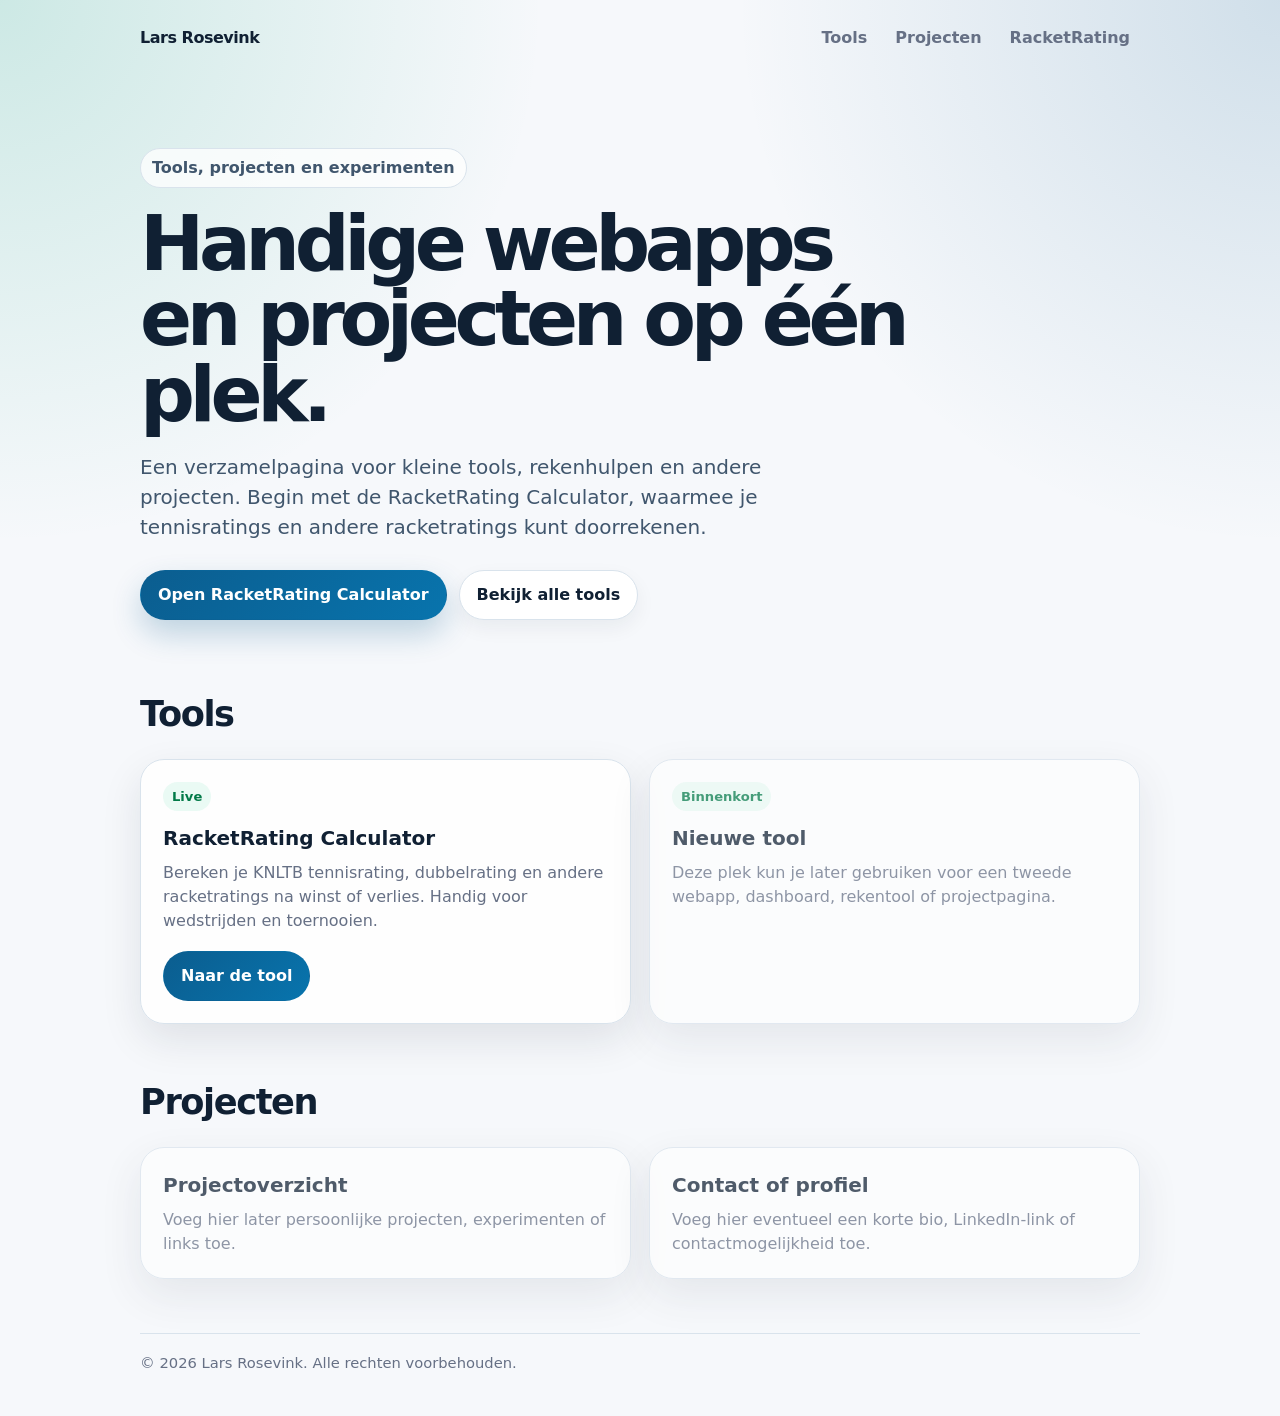
==== index.html @ 56cc4acf "Rename preview.html to index.html" ====
<!doctype html>
<html lang="nl">
<head>
  <meta charset="utf-8">
  <meta name="viewport" content="width=device-width, initial-scale=1">
  <title>Lars Rosevink | Tools en projecten</title>
  <meta name="description" content="Overzicht van tools, projecten en webapps van Lars Rosevink. Bekijk onder andere de RacketRating Calculator.">
  <meta name="robots" content="index, follow, max-image-preview:large">
  <link rel="canonical" href="https://www.larsrosevink.nl/">
  <meta property="og:type" content="website">
  <meta property="og:locale" content="nl_NL">
  <meta property="og:title" content="Lars Rosevink | Tools en projecten">
  <meta property="og:description" content="Overzicht van tools, projecten en webapps van Lars Rosevink.">
  <meta property="og:url" content="https://www.larsrosevink.nl/">
  <meta name="theme-color" content="#102033">

  <style>
    :root {
      --bg: #f6f8fb;
      --text: #102033;
      --muted: #667085;
      --card: #ffffff;
      --line: #d9e3ec;
      --brand: #0b5d8f;
      --brand2: #10a37f;
      --shadow: 0 16px 40px rgba(16, 32, 51, 0.10);
      --radius: 24px;
      --max: 1040px;
    }

    * { box-sizing: border-box; }

    body {
      margin: 0;
      font-family: system-ui, -apple-system, BlinkMacSystemFont, "Segoe UI", sans-serif;
      color: var(--text);
      background:
        radial-gradient(circle at top left, rgba(16, 163, 127, 0.18), transparent 34rem),
        radial-gradient(circle at top right, rgba(11, 93, 143, 0.16), transparent 34rem),
        var(--bg);
      line-height: 1.5;
    }

    header, main, footer {
      max-width: var(--max);
      margin: 0 auto;
      padding-left: 20px;
      padding-right: 20px;
    }

    nav {
      max-width: var(--max);
      margin: 0 auto;
      padding: 18px 20px;
      display: flex;
      justify-content: space-between;
      align-items: center;
      gap: 16px;
    }

    .logo {
      font-weight: 900;
      letter-spacing: -0.03em;
    }

    .nav-links {
      display: flex;
      gap: 8px;
      flex-wrap: wrap;
    }

    .nav-links a {
      color: var(--muted);
      text-decoration: none;
      font-weight: 750;
      padding: 8px 10px;
      border-radius: 999px;
    }

    .nav-links a:hover {
      color: var(--brand);
      background: #eaf5ff;
    }

    header {
      padding-top: 72px;
      padding-bottom: 42px;
    }

    .eyebrow {
      display: inline-flex;
      border: 1px solid var(--line);
      background: rgba(255,255,255,0.76);
      border-radius: 999px;
      padding: 7px 11px;
      color: #40566d;
      font-weight: 800;
      margin-bottom: 18px;
    }

    h1 {
      margin: 0;
      font-size: clamp(2.4rem, 6vw, 5rem);
      line-height: 0.98;
      letter-spacing: -0.07em;
      max-width: 780px;
    }

    .lead {
      margin: 20px 0 0;
      color: #40566d;
      font-size: clamp(1.06rem, 2vw, 1.25rem);
      max-width: 720px;
    }

    .cta-row {
      display: flex;
      flex-wrap: wrap;
      gap: 12px;
      margin-top: 28px;
    }

    .button {
      display: inline-flex;
      align-items: center;
      justify-content: center;
      border-radius: 999px;
      padding: 12px 17px;
      text-decoration: none;
      font-weight: 850;
      border: 1px solid var(--line);
      color: var(--text);
      background: white;
      box-shadow: 0 8px 20px rgba(16, 32, 51, 0.06);
    }

    .button.primary {
      background: linear-gradient(135deg, var(--brand), #0874ad);
      color: white;
      border-color: transparent;
      box-shadow: 0 14px 30px rgba(11, 93, 143, 0.24);
    }

    section {
      padding-top: 26px;
      padding-bottom: 26px;
    }

    h2 {
      margin: 0 0 12px;
      font-size: clamp(1.5rem, 3vw, 2.2rem);
      letter-spacing: -0.04em;
    }

    .grid {
      display: grid;
      grid-template-columns: repeat(2, minmax(0, 1fr));
      gap: 18px;
      margin-top: 18px;
    }

    .card {
      background: rgba(255,255,255,0.88);
      border: 1px solid var(--line);
      border-radius: var(--radius);
      padding: 22px;
      box-shadow: var(--shadow);
    }

    .card h3 {
      margin: 0 0 8px;
      font-size: 1.25rem;
    }

    .card p {
      margin: 0;
      color: var(--muted);
    }

    .card .button {
      margin-top: 18px;
      box-shadow: none;
    }

    .tag {
      display: inline-flex;
      margin-bottom: 12px;
      padding: 5px 9px;
      border-radius: 999px;
      color: #027a48;
      background: #eafaf4;
      font-size: 0.82rem;
      font-weight: 900;
    }

    .placeholder {
      opacity: 0.72;
    }

    footer {
      color: var(--muted);
      padding-top: 28px;
      padding-bottom: 42px;
      font-size: 0.92rem;
    }

    .footer-line {
      border-top: 1px solid var(--line);
      padding-top: 18px;
    }

    @media (max-width: 760px) {
      nav {
        align-items: flex-start;
        flex-direction: column;
      }

      header {
        padding-top: 40px;
      }

      .grid {
        grid-template-columns: 1fr;
      }
    }
  </style>
</head>

<body>
  <nav aria-label="Hoofdnavigatie">
    <div class="logo">Lars Rosevink</div>
    <div class="nav-links">
      <a href="#tools">Tools</a>
      <a href="#projecten">Projecten</a>
      <a href="https://racketrating.larsrosevink.nl/">RacketRating</a>
    </div>
  </nav>

  <header>
    <div class="eyebrow">Tools, projecten en experimenten</div>
    <h1>Handige webapps en projecten op één plek.</h1>
    <p class="lead">
      Een verzamelpagina voor kleine tools, rekenhulpen en andere projecten.
      Begin met de RacketRating Calculator, waarmee je tennisratings en andere racketratings kunt doorrekenen.
    </p>
    <div class="cta-row">
      <a class="button primary" href="https://racketrating.larsrosevink.nl/">Open RacketRating Calculator</a>
      <a class="button" href="#tools">Bekijk alle tools</a>
    </div>
  </header>

  <main>
    <section id="tools">
      <h2>Tools</h2>
      <div class="grid">
        <article class="card">
          <span class="tag">Live</span>
          <h3>RacketRating Calculator</h3>
          <p>
            Bereken je KNLTB tennisrating, dubbelrating en andere racketratings na winst of verlies.
            Handig voor wedstrijden en toernooien.
          </p>
          <a class="button primary" href="https://racketrating.larsrosevink.nl/">Naar de tool</a>
        </article>

        <article class="card placeholder">
          <span class="tag">Binnenkort</span>
          <h3>Nieuwe tool</h3>
          <p>
            Deze plek kun je later gebruiken voor een tweede webapp, dashboard, rekentool of projectpagina.
          </p>
        </article>
      </div>
    </section>

    <section id="projecten">
      <h2>Projecten</h2>
      <div class="grid">
        <article class="card placeholder">
          <h3>Projectoverzicht</h3>
          <p>
            Voeg hier later persoonlijke projecten, experimenten of links toe.
          </p>
        </article>

        <article class="card placeholder">
          <h3>Contact of profiel</h3>
          <p>
            Voeg hier eventueel een korte bio, LinkedIn-link of contactmogelijkheid toe.
          </p>
        </article>
      </div>
    </section>
  </main>

  <footer>
    <div class="footer-line">
      © <span id="year"></span> Lars Rosevink. Alle rechten voorbehouden.
    </div>
  </footer>

  <script>
    document.getElementById("year").textContent = new Date().getFullYear();
  </script>
</body>
</html>
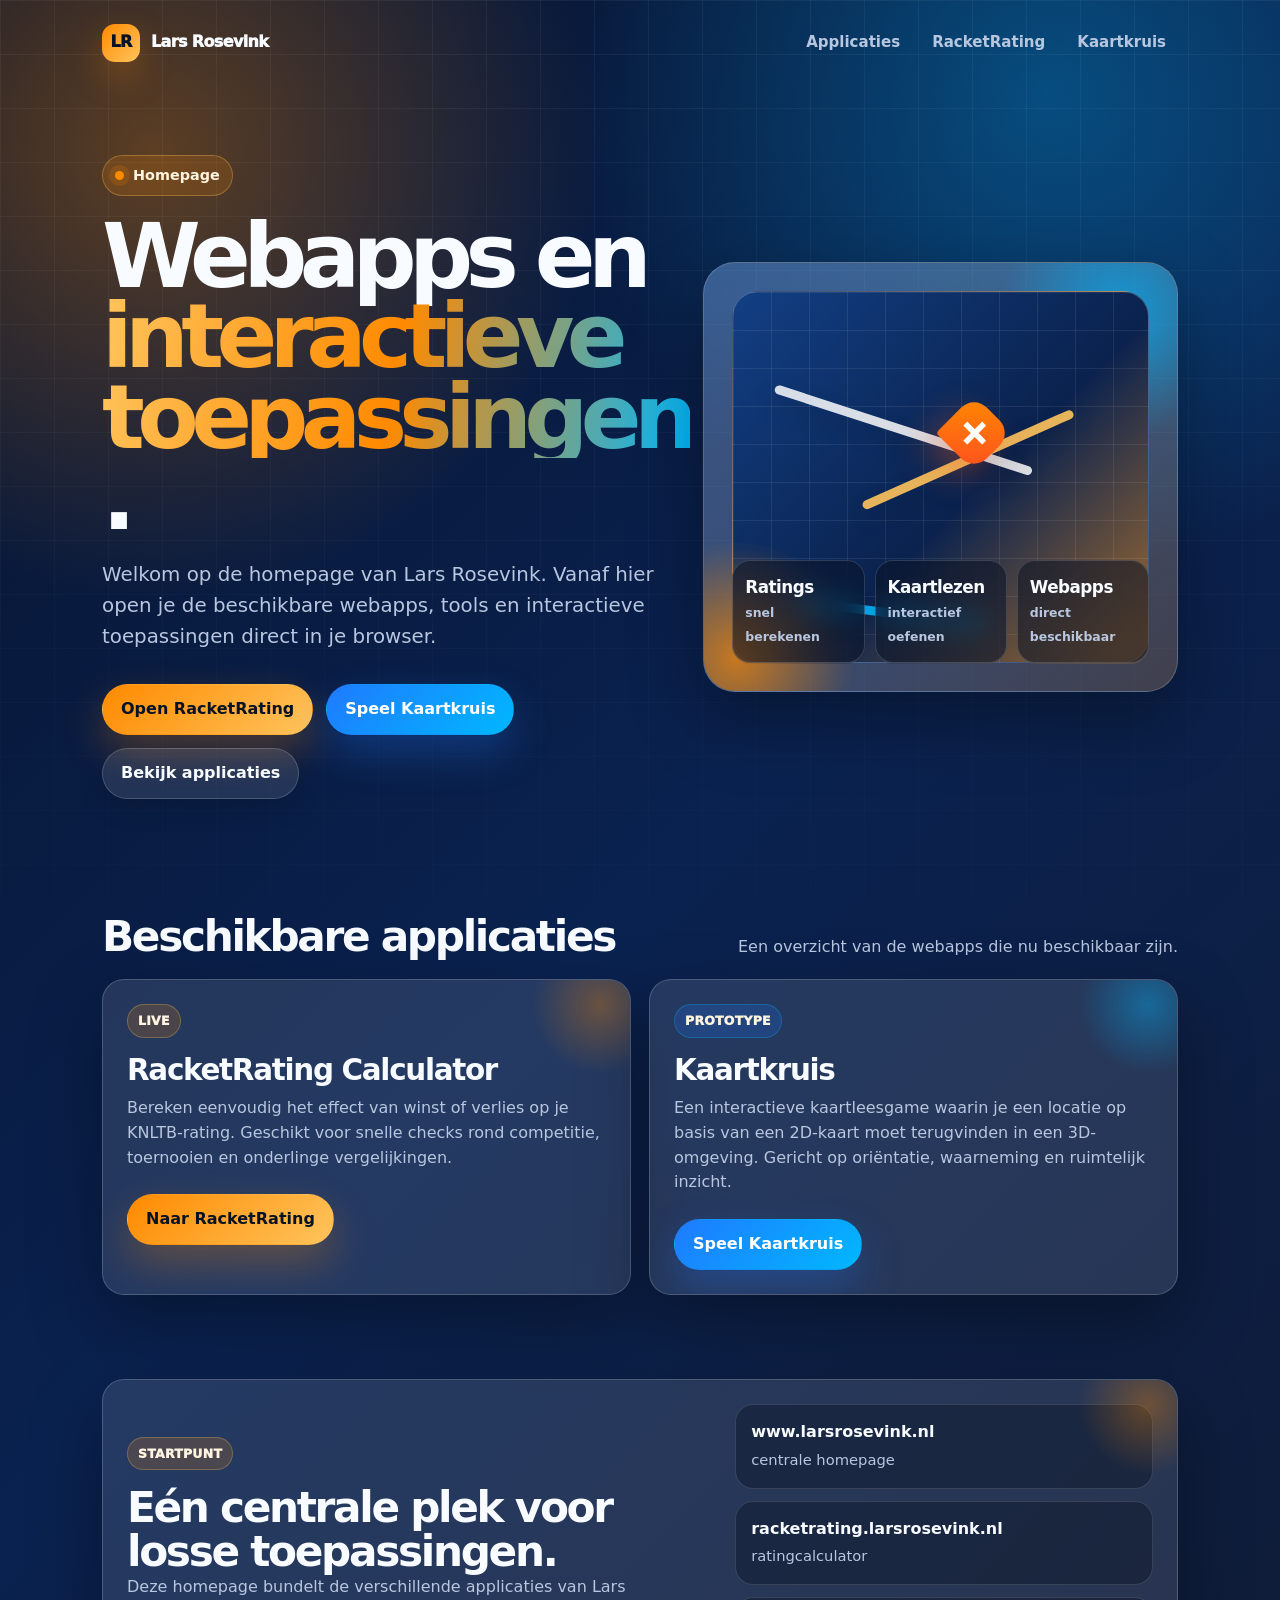
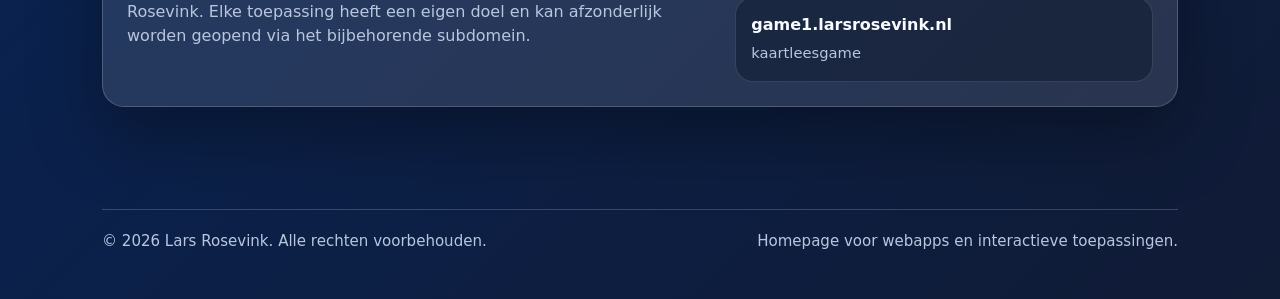
==== commit 0e006f4d: "Rename homepage.html to index.html" ====
--- a/index.html
+++ b/index.html
@@ -3,299 +3,760 @@
 <head>
   <meta charset="utf-8">
   <meta name="viewport" content="width=device-width, initial-scale=1">
-  <title>Lars Rosevink | Tools en projecten</title>
-  <meta name="description" content="Overzicht van tools, projecten en webapps van Lars Rosevink. Bekijk onder andere de RacketRating Calculator.">
+  <title>Lars Rosevink | Homepage</title>
+  <meta name="description" content="Homepage van Lars Rosevink met toegang tot beschikbare webapps en interactieve toepassingen.">
   <meta name="robots" content="index, follow, max-image-preview:large">
   <link rel="canonical" href="https://www.larsrosevink.nl/">
   <meta property="og:type" content="website">
   <meta property="og:locale" content="nl_NL">
-  <meta property="og:title" content="Lars Rosevink | Tools en projecten">
-  <meta property="og:description" content="Overzicht van tools, projecten en webapps van Lars Rosevink.">
+  <meta property="og:title" content="Lars Rosevink | Homepage">
+  <meta property="og:description" content="Centrale homepage met toegang tot beschikbare webapps en interactieve toepassingen.">
   <meta property="og:url" content="https://www.larsrosevink.nl/">
-  <meta name="theme-color" content="#102033">
+  <meta name="theme-color" content="#0b1f4d">
 
   <style>
     :root {
-      --bg: #f6f8fb;
-      --text: #102033;
-      --muted: #667085;
-      --card: #ffffff;
-      --line: #d9e3ec;
-      --brand: #0b5d8f;
-      --brand2: #10a37f;
-      --shadow: 0 16px 40px rgba(16, 32, 51, 0.10);
-      --radius: 24px;
-      --max: 1040px;
-    }
-
-    * { box-sizing: border-box; }
+      --bg: #07142f;
+      --bg-soft: #0d2558;
+      --ink: #081225;
+      --text: #f8fbff;
+      --muted: #b8c7df;
+      --line: rgba(255, 255, 255, 0.18);
+      --card: rgba(255, 255, 255, 0.11);
+      --card-strong: rgba(255, 255, 255, 0.16);
+      --blue: #1f7aff;
+      --blue-light: #00b8ff;
+      --orange: #ff8a00;
+      --orange-light: #ffc45c;
+      --cream: #fff4df;
+      --shadow: 0 28px 70px rgba(0, 0, 0, 0.34);
+      --radius-lg: 32px;
+      --radius-md: 22px;
+      --max: 1120px;
+    }
+
+    * {
+      box-sizing: border-box;
+    }
+
+    html {
+      scroll-behavior: smooth;
+    }
 
     body {
       margin: 0;
-      font-family: system-ui, -apple-system, BlinkMacSystemFont, "Segoe UI", sans-serif;
+      min-height: 100vh;
+      font-family: Inter, ui-sans-serif, system-ui, -apple-system, BlinkMacSystemFont, "Segoe UI", sans-serif;
       color: var(--text);
       background:
-        radial-gradient(circle at top left, rgba(16, 163, 127, 0.18), transparent 34rem),
-        radial-gradient(circle at top right, rgba(11, 93, 143, 0.16), transparent 34rem),
-        var(--bg);
-      line-height: 1.5;
-    }
-
-    header, main, footer {
-      max-width: var(--max);
+        radial-gradient(circle at 12% 8%, rgba(255, 138, 0, 0.34), transparent 28rem),
+        radial-gradient(circle at 82% 5%, rgba(0, 184, 255, 0.30), transparent 30rem),
+        linear-gradient(135deg, #07142f 0%, #0a2250 48%, #101b35 100%);
+      line-height: 1.55;
+      overflow-x: hidden;
+    }
+
+    body::before {
+      content: "";
+      position: fixed;
+      inset: 0;
+      pointer-events: none;
+      background-image:
+        linear-gradient(rgba(255,255,255,0.055) 1px, transparent 1px),
+        linear-gradient(90deg, rgba(255,255,255,0.055) 1px, transparent 1px);
+      background-size: 54px 54px;
+      mask-image: linear-gradient(to bottom, rgba(0,0,0,0.95), rgba(0,0,0,0.18));
+    }
+
+    a {
+      color: inherit;
+    }
+
+    .site-nav,
+    header,
+    main,
+    footer {
+      width: min(100%, var(--max));
       margin: 0 auto;
-      padding-left: 20px;
-      padding-right: 20px;
-    }
-
-    nav {
-      max-width: var(--max);
-      margin: 0 auto;
-      padding: 18px 20px;
+      padding-left: 22px;
+      padding-right: 22px;
+      position: relative;
+      z-index: 1;
+    }
+
+    .site-nav {
+      padding-top: 22px;
+      padding-bottom: 18px;
       display: flex;
       justify-content: space-between;
       align-items: center;
-      gap: 16px;
-    }
-
-    .logo {
-      font-weight: 900;
-      letter-spacing: -0.03em;
+      gap: 18px;
+    }
+
+    .brand {
+      display: inline-flex;
+      align-items: center;
+      gap: 11px;
+      font-weight: 950;
+      letter-spacing: -0.04em;
+      text-decoration: none;
+    }
+
+    .brand-mark {
+      width: 38px;
+      height: 38px;
+      border-radius: 13px;
+      display: grid;
+      place-items: center;
+      color: var(--ink);
+      background: linear-gradient(135deg, var(--orange), var(--orange-light));
+      box-shadow: 0 14px 34px rgba(255, 138, 0, 0.28);
+      font-weight: 1000;
     }
 
     .nav-links {
       display: flex;
+      flex-wrap: wrap;
+      justify-content: flex-end;
       gap: 8px;
-      flex-wrap: wrap;
     }
 
     .nav-links a {
       color: var(--muted);
       text-decoration: none;
-      font-weight: 750;
-      padding: 8px 10px;
+      font-size: 0.94rem;
+      font-weight: 800;
+      padding: 9px 12px;
       border-radius: 999px;
-    }
-
-    .nav-links a:hover {
-      color: var(--brand);
-      background: #eaf5ff;
+      transition: 160ms ease;
+    }
+
+    .nav-links a:hover,
+    .nav-links a:focus-visible {
+      color: white;
+      background: rgba(255, 255, 255, 0.13);
+      outline: none;
     }
 
     header {
-      padding-top: 72px;
-      padding-bottom: 42px;
+      padding-top: 74px;
+      padding-bottom: 52px;
+      display: grid;
+      grid-template-columns: minmax(0, 1.08fr) minmax(320px, 0.92fr);
+      align-items: center;
+      gap: 44px;
     }
 
     .eyebrow {
+      width: fit-content;
       display: inline-flex;
-      border: 1px solid var(--line);
-      background: rgba(255,255,255,0.76);
+      align-items: center;
+      gap: 9px;
+      margin-bottom: 20px;
+      padding: 8px 12px;
       border-radius: 999px;
-      padding: 7px 11px;
-      color: #40566d;
-      font-weight: 800;
-      margin-bottom: 18px;
+      color: var(--cream);
+      background: rgba(255, 138, 0, 0.16);
+      border: 1px solid rgba(255, 196, 92, 0.32);
+      font-size: 0.9rem;
+      font-weight: 900;
+    }
+
+    .eyebrow::before {
+      content: "";
+      width: 9px;
+      height: 9px;
+      border-radius: 50%;
+      background: var(--orange);
+      box-shadow: 0 0 0 6px rgba(255, 138, 0, 0.16);
+    }
+
+    h1,
+    h2,
+    h3,
+    p {
+      margin-top: 0;
     }
 
     h1 {
-      margin: 0;
-      font-size: clamp(2.4rem, 6vw, 5rem);
-      line-height: 0.98;
-      letter-spacing: -0.07em;
+      margin-bottom: 22px;
       max-width: 780px;
+      font-size: clamp(3rem, 7vw, 6.4rem);
+      line-height: 0.9;
+      letter-spacing: -0.085em;
+    }
+
+    .gradient-text {
+      display: inline-block;
+      color: transparent;
+      background: linear-gradient(100deg, var(--orange-light), var(--orange), var(--blue-light));
+      -webkit-background-clip: text;
+      background-clip: text;
     }
 
     .lead {
-      margin: 20px 0 0;
-      color: #40566d;
-      font-size: clamp(1.06rem, 2vw, 1.25rem);
-      max-width: 720px;
+      max-width: 650px;
+      margin-bottom: 0;
+      color: var(--muted);
+      font-size: clamp(1.05rem, 1.8vw, 1.24rem);
     }
 
     .cta-row {
       display: flex;
       flex-wrap: wrap;
-      gap: 12px;
-      margin-top: 28px;
+      gap: 13px;
+      margin-top: 32px;
     }
 
     .button {
       display: inline-flex;
       align-items: center;
       justify-content: center;
+      gap: 10px;
+      min-height: 46px;
+      padding: 12px 18px;
       border-radius: 999px;
-      padding: 12px 17px;
-      text-decoration: none;
-      font-weight: 850;
       border: 1px solid var(--line);
       color: var(--text);
-      background: white;
-      box-shadow: 0 8px 20px rgba(16, 32, 51, 0.06);
+      background: rgba(255, 255, 255, 0.10);
+      text-decoration: none;
+      font-weight: 900;
+      box-shadow: 0 10px 25px rgba(0, 0, 0, 0.15);
+      transition: transform 160ms ease, border-color 160ms ease, background 160ms ease;
+    }
+
+    .button:hover,
+    .button:focus-visible {
+      transform: translateY(-2px);
+      border-color: rgba(255, 255, 255, 0.34);
+      background: rgba(255, 255, 255, 0.16);
+      outline: none;
     }
 
     .button.primary {
-      background: linear-gradient(135deg, var(--brand), #0874ad);
+      color: #081225;
+      border-color: transparent;
+      background: linear-gradient(135deg, var(--orange), var(--orange-light));
+      box-shadow: 0 18px 40px rgba(255, 138, 0, 0.28);
+    }
+
+    .button.blue {
       color: white;
       border-color: transparent;
-      box-shadow: 0 14px 30px rgba(11, 93, 143, 0.24);
+      background: linear-gradient(135deg, var(--blue), var(--blue-light));
+      box-shadow: 0 18px 40px rgba(31, 122, 255, 0.28);
+    }
+
+    .hero-card {
+      position: relative;
+      min-height: 430px;
+      border-radius: var(--radius-lg);
+      border: 1px solid var(--line);
+      background:
+        linear-gradient(145deg, rgba(255,255,255,0.18), rgba(255,255,255,0.07)),
+        linear-gradient(135deg, rgba(31,122,255,0.25), rgba(255,138,0,0.16));
+      box-shadow: var(--shadow);
+      overflow: hidden;
+    }
+
+    .hero-card::before,
+    .hero-card::after {
+      content: "";
+      position: absolute;
+      border-radius: 999px;
+      filter: blur(0.2px);
+    }
+
+    .hero-card::before {
+      width: 250px;
+      height: 250px;
+      right: -70px;
+      top: -75px;
+      background: radial-gradient(circle, rgba(0,184,255,0.65), rgba(0,184,255,0.02) 68%);
+    }
+
+    .hero-card::after {
+      width: 230px;
+      height: 230px;
+      left: -82px;
+      bottom: -82px;
+      background: radial-gradient(circle, rgba(255,138,0,0.72), rgba(255,138,0,0.03) 68%);
+    }
+
+    .map-visual {
+      position: absolute;
+      inset: 28px;
+      border-radius: 26px;
+      overflow: hidden;
+      background:
+        linear-gradient(90deg, rgba(255,255,255,0.08) 1px, transparent 1px),
+        linear-gradient(rgba(255,255,255,0.08) 1px, transparent 1px),
+        linear-gradient(135deg, #123f84, #0a224e 56%, #ff9a1e 125%);
+      background-size: 38px 38px, 38px 38px, auto;
+      border: 1px solid rgba(255,255,255,0.22);
+    }
+
+    .map-line {
+      position: absolute;
+      height: 9px;
+      border-radius: 999px;
+      background: rgba(255, 255, 255, 0.84);
+      transform-origin: left center;
+      box-shadow: 0 10px 22px rgba(0, 0, 0, 0.15);
+    }
+
+    .line-a { width: 270px; left: 42px; top: 92px; transform: rotate(18deg); }
+    .line-b { width: 230px; left: 130px; top: 210px; transform: rotate(-24deg); background: rgba(255,196,92,0.9); }
+    .line-c { width: 190px; left: 64px; top: 305px; transform: rotate(7deg); background: rgba(0,184,255,0.84); }
+
+    .pin {
+      position: absolute;
+      width: 54px;
+      height: 54px;
+      left: 58%;
+      top: 38%;
+      transform: translate(-50%, -50%) rotate(45deg);
+      border-radius: 18px 18px 18px 4px;
+      background: linear-gradient(135deg, var(--orange), #ff4f1f);
+      box-shadow: 0 18px 34px rgba(255, 95, 31, 0.34);
+    }
+
+    .pin::after {
+      content: "×";
+      position: absolute;
+      inset: 0;
+      display: grid;
+      place-items: center;
+      color: white;
+      font-size: 2.2rem;
+      font-weight: 1000;
+      transform: rotate(-45deg);
+    }
+
+    .floating-panel {
+      position: absolute;
+      left: 28px;
+      right: 28px;
+      bottom: 28px;
+      z-index: 2;
+      display: grid;
+      grid-template-columns: repeat(3, 1fr);
+      gap: 10px;
+    }
+
+    .stat {
+      padding: 13px 12px;
+      border-radius: 18px;
+      background: rgba(8, 18, 37, 0.54);
+      border: 1px solid rgba(255,255,255,0.15);
+      backdrop-filter: blur(14px);
+    }
+
+    .stat strong {
+      display: block;
+      font-size: 1.05rem;
+      letter-spacing: -0.03em;
+    }
+
+    .stat span {
+      color: var(--muted);
+      font-size: 0.78rem;
+      font-weight: 750;
+    }
+
+    main {
+      padding-top: 22px;
+      padding-bottom: 36px;
     }
 
     section {
-      padding-top: 26px;
-      padding-bottom: 26px;
+      padding-top: 42px;
+      padding-bottom: 42px;
+    }
+
+    .section-head {
+      display: flex;
+      align-items: end;
+      justify-content: space-between;
+      gap: 24px;
+      margin-bottom: 20px;
     }
 
     h2 {
-      margin: 0 0 12px;
-      font-size: clamp(1.5rem, 3vw, 2.2rem);
-      letter-spacing: -0.04em;
+      margin-bottom: 0;
+      font-size: clamp(1.7rem, 3.3vw, 2.65rem);
+      line-height: 1.05;
+      letter-spacing: -0.055em;
+    }
+
+    .section-note {
+      max-width: 450px;
+      margin-bottom: 0;
+      color: var(--muted);
     }
 
     .grid {
       display: grid;
       grid-template-columns: repeat(2, minmax(0, 1fr));
       gap: 18px;
-      margin-top: 18px;
     }
 
     .card {
-      background: rgba(255,255,255,0.88);
+      position: relative;
+      min-height: 280px;
+      padding: 24px;
+      border-radius: var(--radius-md);
       border: 1px solid var(--line);
-      border-radius: var(--radius);
-      padding: 22px;
+      background: var(--card);
       box-shadow: var(--shadow);
-    }
-
-    .card h3 {
-      margin: 0 0 8px;
-      font-size: 1.25rem;
-    }
-
-    .card p {
-      margin: 0;
-      color: var(--muted);
-    }
-
-    .card .button {
-      margin-top: 18px;
-      box-shadow: none;
+      overflow: hidden;
+      transition: transform 180ms ease, background 180ms ease, border-color 180ms ease;
+    }
+
+    .card:hover {
+      transform: translateY(-4px);
+      background: var(--card-strong);
+      border-color: rgba(255, 255, 255, 0.30);
+    }
+
+    .card::after {
+      content: "";
+      position: absolute;
+      right: -46px;
+      top: -50px;
+      width: 150px;
+      height: 150px;
+      border-radius: 50%;
+      background: radial-gradient(circle, rgba(255,138,0,0.32), transparent 65%);
+    }
+
+    .card.blue-card::after {
+      background: radial-gradient(circle, rgba(0,184,255,0.38), transparent 65%);
     }
 
     .tag {
       display: inline-flex;
-      margin-bottom: 12px;
-      padding: 5px 9px;
+      width: fit-content;
+      margin-bottom: 16px;
+      padding: 6px 10px;
       border-radius: 999px;
-      color: #027a48;
-      background: #eafaf4;
-      font-size: 0.82rem;
-      font-weight: 900;
-    }
-
-    .placeholder {
-      opacity: 0.72;
+      color: var(--cream);
+      background: rgba(255, 138, 0, 0.18);
+      border: 1px solid rgba(255, 196, 92, 0.28);
+      font-size: 0.78rem;
+      font-weight: 950;
+      letter-spacing: 0.02em;
+      text-transform: uppercase;
+    }
+
+    .tag.blue {
+      background: rgba(31, 122, 255, 0.20);
+      border-color: rgba(0, 184, 255, 0.28);
+    }
+
+    .card h3 {
+      margin-bottom: 10px;
+      font-size: clamp(1.35rem, 2.3vw, 2rem);
+      line-height: 1.1;
+      letter-spacing: -0.045em;
+    }
+
+    .card p {
+      max-width: 560px;
+      margin-bottom: 0;
+      color: var(--muted);
+    }
+
+    .card-actions {
+      display: flex;
+      flex-wrap: wrap;
+      gap: 10px;
+      margin-top: 24px;
+    }
+
+    .mini-list {
+      display: grid;
+      grid-template-columns: repeat(3, 1fr);
+      gap: 12px;
+      margin-top: 20px;
+    }
+
+    .mini {
+      padding: 14px;
+      border-radius: 18px;
+      background: rgba(255,255,255,0.08);
+      border: 1px solid rgba(255,255,255,0.13);
+    }
+
+    .mini strong {
+      display: block;
+      margin-bottom: 4px;
+    }
+
+    .mini span {
+      color: var(--muted);
+      font-size: 0.9rem;
+    }
+
+    .wide-card {
+      display: grid;
+      grid-template-columns: 1fr 0.72fr;
+      gap: 28px;
+      align-items: center;
+      min-height: auto;
+    }
+
+    .project-strip {
+      display: grid;
+      gap: 12px;
+    }
+
+    .strip-item {
+      padding: 15px;
+      border-radius: 18px;
+      background: rgba(8, 18, 37, 0.40);
+      border: 1px solid rgba(255,255,255,0.13);
+    }
+
+    .strip-item strong {
+      display: block;
+      margin-bottom: 3px;
+    }
+
+    .strip-item span {
+      color: var(--muted);
+      font-size: 0.92rem;
+    }
+
+
+
+    .project-strip a {
+      color: inherit;
+      text-decoration: none;
+      transition: transform 160ms ease, border-color 160ms ease, background 160ms ease;
+    }
+
+    .project-strip a:hover,
+    .project-strip a:focus-visible {
+      transform: translateY(-2px);
+      border-color: rgba(255,255,255,0.28);
+      background: rgba(8, 18, 37, 0.54);
+      outline: none;
     }
 
     footer {
+      padding-top: 24px;
+      padding-bottom: 46px;
       color: var(--muted);
-      padding-top: 28px;
-      padding-bottom: 42px;
-      font-size: 0.92rem;
+      font-size: 0.94rem;
     }
 
     .footer-line {
+      display: flex;
+      justify-content: space-between;
+      gap: 16px;
+      flex-wrap: wrap;
+      padding-top: 20px;
       border-top: 1px solid var(--line);
-      padding-top: 18px;
-    }
-
-    @media (max-width: 760px) {
-      nav {
+    }
+
+    @media (max-width: 900px) {
+      header {
+        grid-template-columns: 1fr;
+        padding-top: 46px;
+      }
+
+      .hero-card {
+        min-height: 390px;
+      }
+
+      .section-head,
+      .wide-card {
+        display: block;
+      }
+
+      .section-note {
+        margin-top: 12px;
+      }
+
+      .project-strip {
+        margin-top: 22px;
+      }
+    }
+
+    @media (max-width: 720px) {
+      .site-nav {
         align-items: flex-start;
         flex-direction: column;
       }
 
+      .nav-links {
+        justify-content: flex-start;
+      }
+
       header {
-        padding-top: 40px;
-      }
-
-      .grid {
+        padding-top: 34px;
+        gap: 28px;
+      }
+
+      h1 {
+        font-size: clamp(2.7rem, 15vw, 4rem);
+      }
+
+      .grid,
+      .mini-list,
+      .floating-panel {
         grid-template-columns: 1fr;
+      }
+
+      .hero-card {
+        min-height: 420px;
+      }
+
+      .floating-panel {
+        left: 18px;
+        right: 18px;
+        bottom: 18px;
+      }
+
+      .map-visual {
+        inset: 18px;
+      }
+    }
+
+    @media (prefers-reduced-motion: reduce) {
+      html {
+        scroll-behavior: auto;
+      }
+
+      .button,
+      .card {
+        transition: none;
+      }
+
+      .button:hover,
+      .card:hover {
+        transform: none;
       }
     }
   </style>
 </head>
 
 <body>
-  <nav aria-label="Hoofdnavigatie">
-    <div class="logo">Lars Rosevink</div>
+  <nav class="site-nav" aria-label="Hoofdnavigatie">
+    <a class="brand" href="https://www.larsrosevink.nl/" aria-label="Lars Rosevink homepage">
+      <span class="brand-mark">LR</span>
+      <span>Lars Rosevink</span>
+    </a>
     <div class="nav-links">
-      <a href="#tools">Tools</a>
-      <a href="#projecten">Projecten</a>
+      <a href="#applicaties">Applicaties</a>
       <a href="https://racketrating.larsrosevink.nl/">RacketRating</a>
+      <a href="https://game1.larsrosevink.nl/">Kaartkruis</a>
     </div>
   </nav>
 
   <header>
-    <div class="eyebrow">Tools, projecten en experimenten</div>
-    <h1>Handige webapps en projecten op één plek.</h1>
-    <p class="lead">
-      Een verzamelpagina voor kleine tools, rekenhulpen en andere projecten.
-      Begin met de RacketRating Calculator, waarmee je tennisratings en andere racketratings kunt doorrekenen.
-    </p>
-    <div class="cta-row">
-      <a class="button primary" href="https://racketrating.larsrosevink.nl/">Open RacketRating Calculator</a>
-      <a class="button" href="#tools">Bekijk alle tools</a>
+    <div class="hero-copy">
+      <div class="eyebrow">Homepage</div>
+      <h1>Webapps en <span class="gradient-text">interactieve toepassingen</span>.</h1>
+      <p class="lead">
+        Welkom op de homepage van Lars Rosevink. Vanaf hier open je de beschikbare webapps, tools en interactieve toepassingen direct in je browser.
+      </p>
+      <div class="cta-row">
+        <a class="button primary" href="https://racketrating.larsrosevink.nl/">Open RacketRating</a>
+        <a class="button blue" href="https://game1.larsrosevink.nl/">Speel Kaartkruis</a>
+        <a class="button" href="#applicaties">Bekijk applicaties</a>
+      </div>
     </div>
+
+    <aside class="hero-card" aria-label="Visuele kaartillustratie">
+      <div class="map-visual">
+        <span class="map-line line-a"></span>
+        <span class="map-line line-b"></span>
+        <span class="map-line line-c"></span>
+        <span class="pin"></span>
+      </div>
+      <div class="floating-panel" aria-hidden="true">
+        <div class="stat">
+          <strong>Ratings</strong>
+          <span>snel berekenen</span>
+        </div>
+        <div class="stat">
+          <strong>Kaartlezen</strong>
+          <span>interactief oefenen</span>
+        </div>
+        <div class="stat">
+          <strong>Webapps</strong>
+          <span>direct beschikbaar</span>
+        </div>
+      </div>
+    </aside>
   </header>
 
   <main>
-    <section id="tools">
-      <h2>Tools</h2>
+    <section id="applicaties" aria-labelledby="applicaties-title">
+      <div class="section-head">
+        <h2 id="applicaties-title">Beschikbare applicaties</h2>
+        <p class="section-note">Een overzicht van de webapps die nu beschikbaar zijn.</p>
+      </div>
+
       <div class="grid">
         <article class="card">
           <span class="tag">Live</span>
           <h3>RacketRating Calculator</h3>
           <p>
-            Bereken je KNLTB tennisrating, dubbelrating en andere racketratings na winst of verlies.
-            Handig voor wedstrijden en toernooien.
+            Bereken eenvoudig het effect van winst of verlies op je KNLTB-rating. Geschikt voor snelle checks rond competitie, toernooien en onderlinge vergelijkingen.
           </p>
-          <a class="button primary" href="https://racketrating.larsrosevink.nl/">Naar de tool</a>
+          <div class="card-actions">
+            <a class="button primary" href="https://racketrating.larsrosevink.nl/">Naar RacketRating</a>
+          </div>
         </article>
 
-        <article class="card placeholder">
-          <span class="tag">Binnenkort</span>
-          <h3>Nieuwe tool</h3>
+        <article class="card blue-card">
+          <span class="tag blue">Prototype</span>
+          <h3>Kaartkruis</h3>
           <p>
-            Deze plek kun je later gebruiken voor een tweede webapp, dashboard, rekentool of projectpagina.
+            Een interactieve kaartleesgame waarin je een locatie op basis van een 2D-kaart moet terugvinden in een 3D-omgeving. Gericht op oriëntatie, waarneming en ruimtelijk inzicht.
           </p>
+          <div class="card-actions">
+            <a class="button blue" href="https://game1.larsrosevink.nl/">Speel Kaartkruis</a>
+          </div>
         </article>
       </div>
     </section>
 
-    <section id="projecten">
-      <h2>Projecten</h2>
-      <div class="grid">
-        <article class="card placeholder">
-          <h3>Projectoverzicht</h3>
+    <section aria-labelledby="startpunt-title">
+      <article class="card wide-card">
+        <div>
+          <span class="tag">Startpunt</span>
+          <h2 id="startpunt-title">Eén centrale plek voor losse toepassingen.</h2>
           <p>
-            Voeg hier later persoonlijke projecten, experimenten of links toe.
+            Deze homepage bundelt de verschillende applicaties van Lars Rosevink. Elke toepassing heeft een eigen doel en kan afzonderlijk worden geopend via het bijbehorende subdomein.
           </p>
-        </article>
-
-        <article class="card placeholder">
-          <h3>Contact of profiel</h3>
-          <p>
-            Voeg hier eventueel een korte bio, LinkedIn-link of contactmogelijkheid toe.
-          </p>
-        </article>
-      </div>
+        </div>
+
+        <div class="project-strip" aria-label="Beschikbare domeinen">
+          <a class="strip-item" href="https://www.larsrosevink.nl/">
+            <strong>www.larsrosevink.nl</strong>
+            <span>centrale homepage</span>
+          </a>
+          <a class="strip-item" href="https://racketrating.larsrosevink.nl/">
+            <strong>racketrating.larsrosevink.nl</strong>
+            <span>ratingcalculator</span>
+          </a>
+          <a class="strip-item" href="https://game1.larsrosevink.nl/">
+            <strong>game1.larsrosevink.nl</strong>
+            <span>kaartleesgame</span>
+          </a>
+        </div>
+      </article>
     </section>
   </main>
 
   <footer>
     <div class="footer-line">
-      © <span id="year"></span> Lars Rosevink. Alle rechten voorbehouden.
+      <span>© <span id="year"></span> Lars Rosevink. Alle rechten voorbehouden.</span>
+      <span>Homepage voor webapps en interactieve toepassingen.</span>
     </div>
   </footer>
 
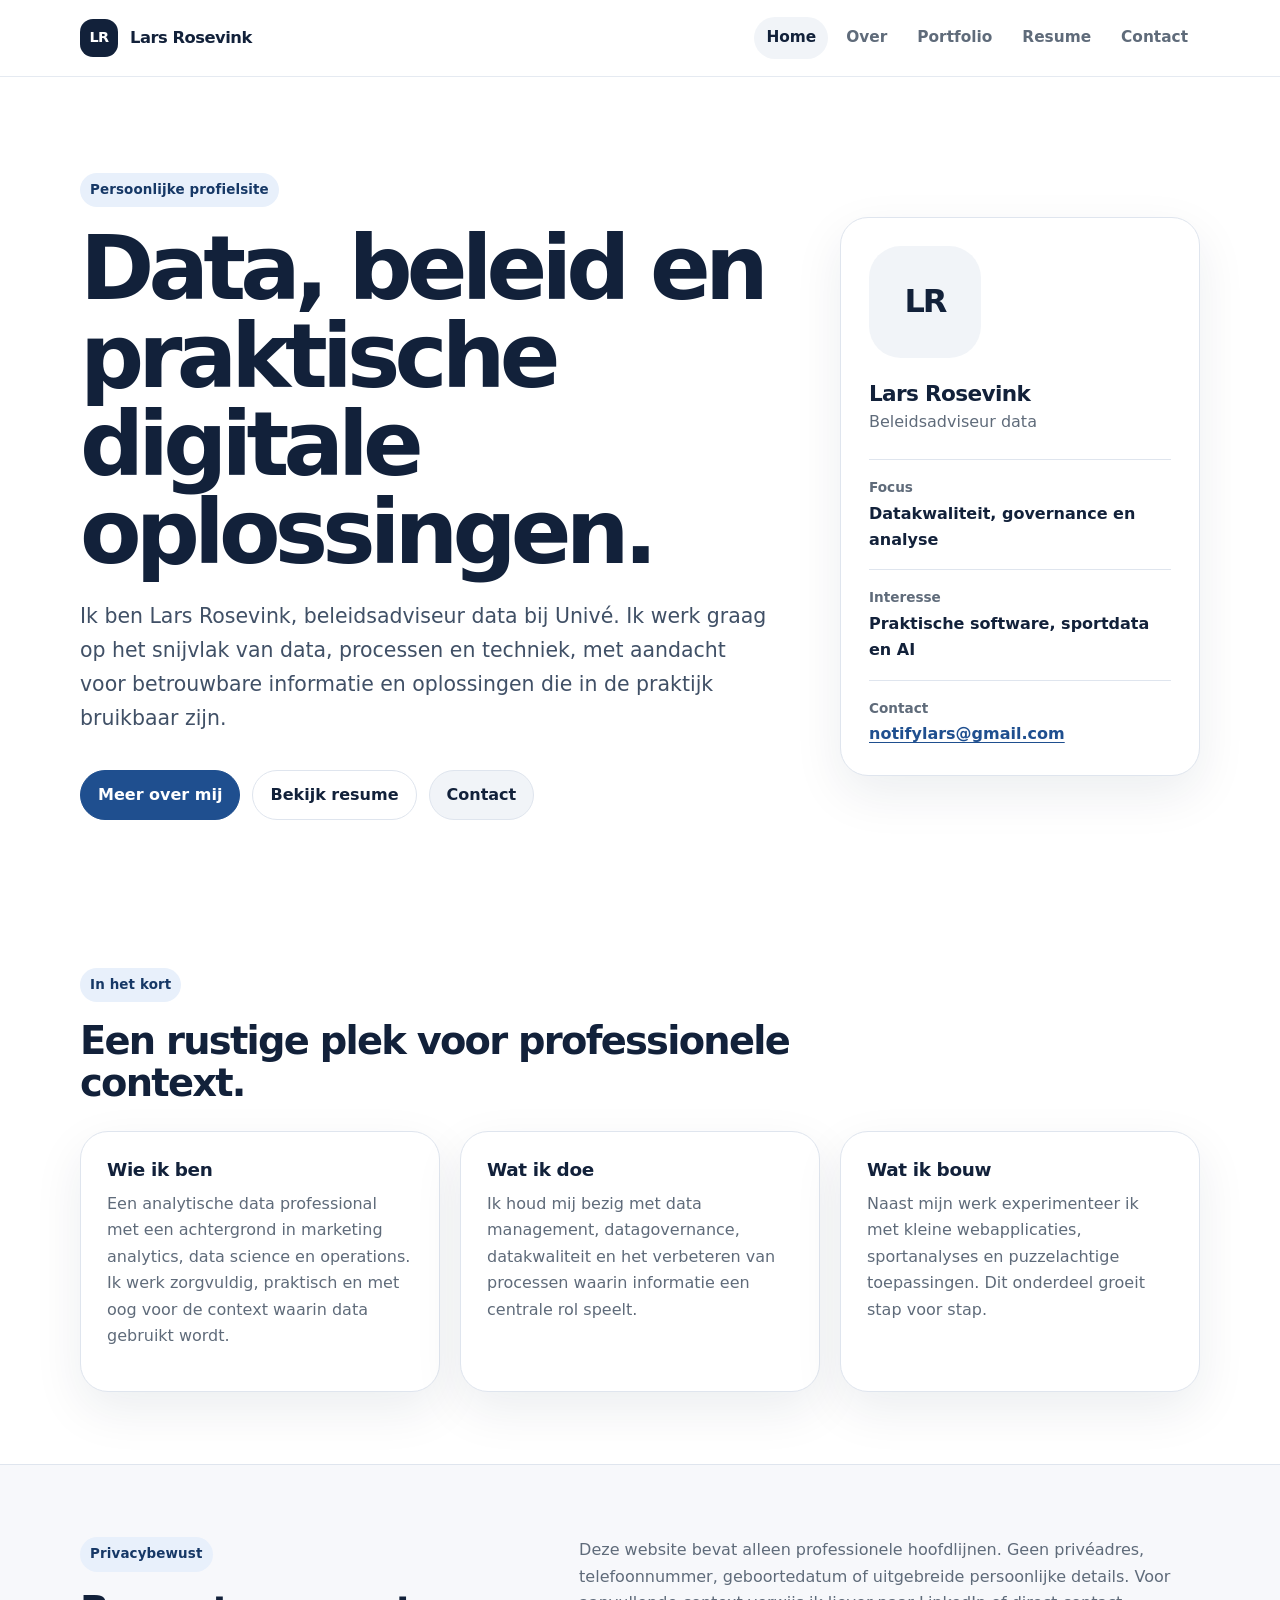
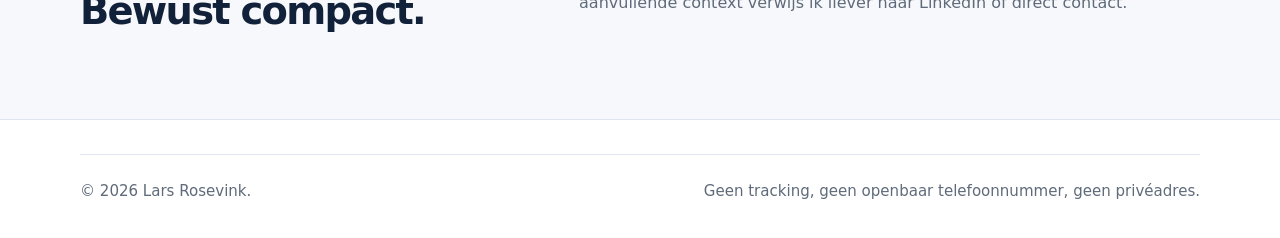
==== commit a30615b1: "Add files via upload" ====
--- a/index.html
+++ b/index.html
@@ -3,765 +3,165 @@
 <head>
   <meta charset="utf-8">
   <meta name="viewport" content="width=device-width, initial-scale=1">
-  <title>Lars Rosevink | Homepage</title>
-  <meta name="description" content="Homepage van Lars Rosevink met toegang tot beschikbare webapps en interactieve toepassingen.">
+  <title>Lars Rosevink | Data, beleid en digitale oplossingen</title>
+  <meta name="description" content="Professionele profielsite van Lars Rosevink, beleidsadviseur data met interesse in datakwaliteit, analyse en praktische digitale oplossingen.">
   <meta name="robots" content="index, follow, max-image-preview:large">
   <link rel="canonical" href="https://www.larsrosevink.nl/">
   <meta property="og:type" content="website">
   <meta property="og:locale" content="nl_NL">
-  <meta property="og:title" content="Lars Rosevink | Homepage">
-  <meta property="og:description" content="Centrale homepage met toegang tot beschikbare webapps en interactieve toepassingen.">
+  <meta property="og:title" content="Lars Rosevink | Data, beleid en digitale oplossingen">
+  <meta property="og:description" content="Professionele profielsite van Lars Rosevink, beleidsadviseur data met interesse in datakwaliteit, analyse en praktische digitale oplossingen.">
   <meta property="og:url" content="https://www.larsrosevink.nl/">
-  <meta name="theme-color" content="#0b1f4d">
+  <meta name="theme-color" content="#12213a">
+  <link rel="icon" href="favicon.svg" type="image/svg+xml">
+  <link rel="stylesheet" href="style.css">
 
-  <style>
-    :root {
-      --bg: #07142f;
-      --bg-soft: #0d2558;
-      --ink: #081225;
-      --text: #f8fbff;
-      --muted: #b8c7df;
-      --line: rgba(255, 255, 255, 0.18);
-      --card: rgba(255, 255, 255, 0.11);
-      --card-strong: rgba(255, 255, 255, 0.16);
-      --blue: #1f7aff;
-      --blue-light: #00b8ff;
-      --orange: #ff8a00;
-      --orange-light: #ffc45c;
-      --cream: #fff4df;
-      --shadow: 0 28px 70px rgba(0, 0, 0, 0.34);
-      --radius-lg: 32px;
-      --radius-md: 22px;
-      --max: 1120px;
-    }
-
-    * {
-      box-sizing: border-box;
-    }
-
-    html {
-      scroll-behavior: smooth;
-    }
-
-    body {
-      margin: 0;
-      min-height: 100vh;
-      font-family: Inter, ui-sans-serif, system-ui, -apple-system, BlinkMacSystemFont, "Segoe UI", sans-serif;
-      color: var(--text);
-      background:
-        radial-gradient(circle at 12% 8%, rgba(255, 138, 0, 0.34), transparent 28rem),
-        radial-gradient(circle at 82% 5%, rgba(0, 184, 255, 0.30), transparent 30rem),
-        linear-gradient(135deg, #07142f 0%, #0a2250 48%, #101b35 100%);
-      line-height: 1.55;
-      overflow-x: hidden;
-    }
-
-    body::before {
-      content: "";
-      position: fixed;
-      inset: 0;
-      pointer-events: none;
-      background-image:
-        linear-gradient(rgba(255,255,255,0.055) 1px, transparent 1px),
-        linear-gradient(90deg, rgba(255,255,255,0.055) 1px, transparent 1px);
-      background-size: 54px 54px;
-      mask-image: linear-gradient(to bottom, rgba(0,0,0,0.95), rgba(0,0,0,0.18));
-    }
-
-    a {
-      color: inherit;
-    }
-
-    .site-nav,
-    header,
-    main,
-    footer {
-      width: min(100%, var(--max));
-      margin: 0 auto;
-      padding-left: 22px;
-      padding-right: 22px;
-      position: relative;
-      z-index: 1;
-    }
-
-    .site-nav {
-      padding-top: 22px;
-      padding-bottom: 18px;
-      display: flex;
-      justify-content: space-between;
-      align-items: center;
-      gap: 18px;
-    }
-
-    .brand {
-      display: inline-flex;
-      align-items: center;
-      gap: 11px;
-      font-weight: 950;
-      letter-spacing: -0.04em;
-      text-decoration: none;
-    }
-
-    .brand-mark {
-      width: 38px;
-      height: 38px;
-      border-radius: 13px;
-      display: grid;
-      place-items: center;
-      color: var(--ink);
-      background: linear-gradient(135deg, var(--orange), var(--orange-light));
-      box-shadow: 0 14px 34px rgba(255, 138, 0, 0.28);
-      font-weight: 1000;
-    }
-
-    .nav-links {
-      display: flex;
-      flex-wrap: wrap;
-      justify-content: flex-end;
-      gap: 8px;
-    }
-
-    .nav-links a {
-      color: var(--muted);
-      text-decoration: none;
-      font-size: 0.94rem;
-      font-weight: 800;
-      padding: 9px 12px;
-      border-radius: 999px;
-      transition: 160ms ease;
-    }
-
-    .nav-links a:hover,
-    .nav-links a:focus-visible {
-      color: white;
-      background: rgba(255, 255, 255, 0.13);
-      outline: none;
-    }
-
-    header {
-      padding-top: 74px;
-      padding-bottom: 52px;
-      display: grid;
-      grid-template-columns: minmax(0, 1.08fr) minmax(320px, 0.92fr);
-      align-items: center;
-      gap: 44px;
-    }
-
-    .eyebrow {
-      width: fit-content;
-      display: inline-flex;
-      align-items: center;
-      gap: 9px;
-      margin-bottom: 20px;
-      padding: 8px 12px;
-      border-radius: 999px;
-      color: var(--cream);
-      background: rgba(255, 138, 0, 0.16);
-      border: 1px solid rgba(255, 196, 92, 0.32);
-      font-size: 0.9rem;
-      font-weight: 900;
-    }
-
-    .eyebrow::before {
-      content: "";
-      width: 9px;
-      height: 9px;
-      border-radius: 50%;
-      background: var(--orange);
-      box-shadow: 0 0 0 6px rgba(255, 138, 0, 0.16);
-    }
-
-    h1,
-    h2,
-    h3,
-    p {
-      margin-top: 0;
-    }
-
-    h1 {
-      margin-bottom: 22px;
-      max-width: 780px;
-      font-size: clamp(3rem, 7vw, 6.4rem);
-      line-height: 0.9;
-      letter-spacing: -0.085em;
-    }
-
-    .gradient-text {
-      display: inline-block;
-      color: transparent;
-      background: linear-gradient(100deg, var(--orange-light), var(--orange), var(--blue-light));
-      -webkit-background-clip: text;
-      background-clip: text;
-    }
-
-    .lead {
-      max-width: 650px;
-      margin-bottom: 0;
-      color: var(--muted);
-      font-size: clamp(1.05rem, 1.8vw, 1.24rem);
-    }
-
-    .cta-row {
-      display: flex;
-      flex-wrap: wrap;
-      gap: 13px;
-      margin-top: 32px;
-    }
-
-    .button {
-      display: inline-flex;
-      align-items: center;
-      justify-content: center;
-      gap: 10px;
-      min-height: 46px;
-      padding: 12px 18px;
-      border-radius: 999px;
-      border: 1px solid var(--line);
-      color: var(--text);
-      background: rgba(255, 255, 255, 0.10);
-      text-decoration: none;
-      font-weight: 900;
-      box-shadow: 0 10px 25px rgba(0, 0, 0, 0.15);
-      transition: transform 160ms ease, border-color 160ms ease, background 160ms ease;
-    }
-
-    .button:hover,
-    .button:focus-visible {
-      transform: translateY(-2px);
-      border-color: rgba(255, 255, 255, 0.34);
-      background: rgba(255, 255, 255, 0.16);
-      outline: none;
-    }
-
-    .button.primary {
-      color: #081225;
-      border-color: transparent;
-      background: linear-gradient(135deg, var(--orange), var(--orange-light));
-      box-shadow: 0 18px 40px rgba(255, 138, 0, 0.28);
-    }
-
-    .button.blue {
-      color: white;
-      border-color: transparent;
-      background: linear-gradient(135deg, var(--blue), var(--blue-light));
-      box-shadow: 0 18px 40px rgba(31, 122, 255, 0.28);
-    }
-
-    .hero-card {
-      position: relative;
-      min-height: 430px;
-      border-radius: var(--radius-lg);
-      border: 1px solid var(--line);
-      background:
-        linear-gradient(145deg, rgba(255,255,255,0.18), rgba(255,255,255,0.07)),
-        linear-gradient(135deg, rgba(31,122,255,0.25), rgba(255,138,0,0.16));
-      box-shadow: var(--shadow);
-      overflow: hidden;
-    }
-
-    .hero-card::before,
-    .hero-card::after {
-      content: "";
-      position: absolute;
-      border-radius: 999px;
-      filter: blur(0.2px);
-    }
-
-    .hero-card::before {
-      width: 250px;
-      height: 250px;
-      right: -70px;
-      top: -75px;
-      background: radial-gradient(circle, rgba(0,184,255,0.65), rgba(0,184,255,0.02) 68%);
-    }
-
-    .hero-card::after {
-      width: 230px;
-      height: 230px;
-      left: -82px;
-      bottom: -82px;
-      background: radial-gradient(circle, rgba(255,138,0,0.72), rgba(255,138,0,0.03) 68%);
-    }
-
-    .map-visual {
-      position: absolute;
-      inset: 28px;
-      border-radius: 26px;
-      overflow: hidden;
-      background:
-        linear-gradient(90deg, rgba(255,255,255,0.08) 1px, transparent 1px),
-        linear-gradient(rgba(255,255,255,0.08) 1px, transparent 1px),
-        linear-gradient(135deg, #123f84, #0a224e 56%, #ff9a1e 125%);
-      background-size: 38px 38px, 38px 38px, auto;
-      border: 1px solid rgba(255,255,255,0.22);
-    }
-
-    .map-line {
-      position: absolute;
-      height: 9px;
-      border-radius: 999px;
-      background: rgba(255, 255, 255, 0.84);
-      transform-origin: left center;
-      box-shadow: 0 10px 22px rgba(0, 0, 0, 0.15);
-    }
-
-    .line-a { width: 270px; left: 42px; top: 92px; transform: rotate(18deg); }
-    .line-b { width: 230px; left: 130px; top: 210px; transform: rotate(-24deg); background: rgba(255,196,92,0.9); }
-    .line-c { width: 190px; left: 64px; top: 305px; transform: rotate(7deg); background: rgba(0,184,255,0.84); }
-
-    .pin {
-      position: absolute;
-      width: 54px;
-      height: 54px;
-      left: 58%;
-      top: 38%;
-      transform: translate(-50%, -50%) rotate(45deg);
-      border-radius: 18px 18px 18px 4px;
-      background: linear-gradient(135deg, var(--orange), #ff4f1f);
-      box-shadow: 0 18px 34px rgba(255, 95, 31, 0.34);
-    }
-
-    .pin::after {
-      content: "×";
-      position: absolute;
-      inset: 0;
-      display: grid;
-      place-items: center;
-      color: white;
-      font-size: 2.2rem;
-      font-weight: 1000;
-      transform: rotate(-45deg);
-    }
-
-    .floating-panel {
-      position: absolute;
-      left: 28px;
-      right: 28px;
-      bottom: 28px;
-      z-index: 2;
-      display: grid;
-      grid-template-columns: repeat(3, 1fr);
-      gap: 10px;
-    }
-
-    .stat {
-      padding: 13px 12px;
-      border-radius: 18px;
-      background: rgba(8, 18, 37, 0.54);
-      border: 1px solid rgba(255,255,255,0.15);
-      backdrop-filter: blur(14px);
-    }
-
-    .stat strong {
-      display: block;
-      font-size: 1.05rem;
-      letter-spacing: -0.03em;
-    }
-
-    .stat span {
-      color: var(--muted);
-      font-size: 0.78rem;
-      font-weight: 750;
-    }
-
-    main {
-      padding-top: 22px;
-      padding-bottom: 36px;
-    }
-
-    section {
-      padding-top: 42px;
-      padding-bottom: 42px;
-    }
-
-    .section-head {
-      display: flex;
-      align-items: end;
-      justify-content: space-between;
-      gap: 24px;
-      margin-bottom: 20px;
-    }
-
-    h2 {
-      margin-bottom: 0;
-      font-size: clamp(1.7rem, 3.3vw, 2.65rem);
-      line-height: 1.05;
-      letter-spacing: -0.055em;
-    }
-
-    .section-note {
-      max-width: 450px;
-      margin-bottom: 0;
-      color: var(--muted);
-    }
-
-    .grid {
-      display: grid;
-      grid-template-columns: repeat(2, minmax(0, 1fr));
-      gap: 18px;
-    }
-
-    .card {
-      position: relative;
-      min-height: 280px;
-      padding: 24px;
-      border-radius: var(--radius-md);
-      border: 1px solid var(--line);
-      background: var(--card);
-      box-shadow: var(--shadow);
-      overflow: hidden;
-      transition: transform 180ms ease, background 180ms ease, border-color 180ms ease;
-    }
-
-    .card:hover {
-      transform: translateY(-4px);
-      background: var(--card-strong);
-      border-color: rgba(255, 255, 255, 0.30);
-    }
-
-    .card::after {
-      content: "";
-      position: absolute;
-      right: -46px;
-      top: -50px;
-      width: 150px;
-      height: 150px;
-      border-radius: 50%;
-      background: radial-gradient(circle, rgba(255,138,0,0.32), transparent 65%);
-    }
-
-    .card.blue-card::after {
-      background: radial-gradient(circle, rgba(0,184,255,0.38), transparent 65%);
-    }
-
-    .tag {
-      display: inline-flex;
-      width: fit-content;
-      margin-bottom: 16px;
-      padding: 6px 10px;
-      border-radius: 999px;
-      color: var(--cream);
-      background: rgba(255, 138, 0, 0.18);
-      border: 1px solid rgba(255, 196, 92, 0.28);
-      font-size: 0.78rem;
-      font-weight: 950;
-      letter-spacing: 0.02em;
-      text-transform: uppercase;
-    }
-
-    .tag.blue {
-      background: rgba(31, 122, 255, 0.20);
-      border-color: rgba(0, 184, 255, 0.28);
-    }
-
-    .card h3 {
-      margin-bottom: 10px;
-      font-size: clamp(1.35rem, 2.3vw, 2rem);
-      line-height: 1.1;
-      letter-spacing: -0.045em;
-    }
-
-    .card p {
-      max-width: 560px;
-      margin-bottom: 0;
-      color: var(--muted);
-    }
-
-    .card-actions {
-      display: flex;
-      flex-wrap: wrap;
-      gap: 10px;
-      margin-top: 24px;
-    }
-
-    .mini-list {
-      display: grid;
-      grid-template-columns: repeat(3, 1fr);
-      gap: 12px;
-      margin-top: 20px;
-    }
-
-    .mini {
-      padding: 14px;
-      border-radius: 18px;
-      background: rgba(255,255,255,0.08);
-      border: 1px solid rgba(255,255,255,0.13);
-    }
-
-    .mini strong {
-      display: block;
-      margin-bottom: 4px;
-    }
-
-    .mini span {
-      color: var(--muted);
-      font-size: 0.9rem;
-    }
-
-    .wide-card {
-      display: grid;
-      grid-template-columns: 1fr 0.72fr;
-      gap: 28px;
-      align-items: center;
-      min-height: auto;
-    }
-
-    .project-strip {
-      display: grid;
-      gap: 12px;
-    }
-
-    .strip-item {
-      padding: 15px;
-      border-radius: 18px;
-      background: rgba(8, 18, 37, 0.40);
-      border: 1px solid rgba(255,255,255,0.13);
-    }
-
-    .strip-item strong {
-      display: block;
-      margin-bottom: 3px;
-    }
-
-    .strip-item span {
-      color: var(--muted);
-      font-size: 0.92rem;
-    }
-
-
-
-    .project-strip a {
-      color: inherit;
-      text-decoration: none;
-      transition: transform 160ms ease, border-color 160ms ease, background 160ms ease;
-    }
-
-    .project-strip a:hover,
-    .project-strip a:focus-visible {
-      transform: translateY(-2px);
-      border-color: rgba(255,255,255,0.28);
-      background: rgba(8, 18, 37, 0.54);
-      outline: none;
-    }
-
-    footer {
-      padding-top: 24px;
-      padding-bottom: 46px;
-      color: var(--muted);
-      font-size: 0.94rem;
-    }
-
-    .footer-line {
-      display: flex;
-      justify-content: space-between;
-      gap: 16px;
-      flex-wrap: wrap;
-      padding-top: 20px;
-      border-top: 1px solid var(--line);
-    }
-
-    @media (max-width: 900px) {
-      header {
-        grid-template-columns: 1fr;
-        padding-top: 46px;
-      }
-
-      .hero-card {
-        min-height: 390px;
-      }
-
-      .section-head,
-      .wide-card {
-        display: block;
-      }
-
-      .section-note {
-        margin-top: 12px;
-      }
-
-      .project-strip {
-        margin-top: 22px;
-      }
-    }
-
-    @media (max-width: 720px) {
-      .site-nav {
-        align-items: flex-start;
-        flex-direction: column;
-      }
-
-      .nav-links {
-        justify-content: flex-start;
-      }
-
-      header {
-        padding-top: 34px;
-        gap: 28px;
-      }
-
-      h1 {
-        font-size: clamp(2.7rem, 15vw, 4rem);
-      }
-
-      .grid,
-      .mini-list,
-      .floating-panel {
-        grid-template-columns: 1fr;
-      }
-
-      .hero-card {
-        min-height: 420px;
-      }
-
-      .floating-panel {
-        left: 18px;
-        right: 18px;
-        bottom: 18px;
-      }
-
-      .map-visual {
-        inset: 18px;
-      }
-    }
-
-    @media (prefers-reduced-motion: reduce) {
-      html {
-        scroll-behavior: auto;
-      }
-
-      .button,
-      .card {
-        transition: none;
-      }
-
-      .button:hover,
-      .card:hover {
-        transform: none;
-      }
-    }
-  </style>
+<script type="application/ld+json">
+{
+  "@context": "https://schema.org",
+  "@type": "Person",
+  "name": "Lars Rosevink",
+  "url": "https://www.larsrosevink.nl/",
+  "email": "mailto:notifylars@gmail.com",
+  "jobTitle": "Beleidsadviseur data",
+  "worksFor": {
+    "@type": "Organization",
+    "name": "Univé"
+  },
+  "alumniOf": {
+    "@type": "CollegeOrUniversity",
+    "name": "Rijksuniversiteit Groningen"
+  },
+  "sameAs": [
+    "https://www.linkedin.com/in/lars-rosevink-8b160312b/"
+  ],
+  "knowsAbout": [
+    "Datakwaliteit",
+    "Datagovernance",
+    "SQL",
+    "Snowflake",
+    "Data-analyse",
+    "Procesverbetering",
+    "Softwareontwikkeling"
+  ]
+}
+</script>
 </head>
 
-<body>
-  <nav class="site-nav" aria-label="Hoofdnavigatie">
-    <a class="brand" href="https://www.larsrosevink.nl/" aria-label="Lars Rosevink homepage">
-      <span class="brand-mark">LR</span>
-      <span>Lars Rosevink</span>
-    </a>
-    <div class="nav-links">
-      <a href="#applicaties">Applicaties</a>
-      <a href="https://racketrating.larsrosevink.nl/">RacketRating</a>
-      <a href="https://game1.larsrosevink.nl/">Kaartkruis</a>
+<body data-page="home">
+  <a class="skip-link" href="#main">Direct naar inhoud</a>
+  <header class="site-header">
+    <div class="container nav-shell">
+      <a class="brand" href="index.html" aria-label="Homepage van Lars Rosevink">
+        <span class="brand-mark" aria-hidden="true">LR</span>
+        <span class="brand-text">Lars Rosevink</span>
+      </a>
+      <button class="nav-toggle" type="button" aria-expanded="false" aria-controls="site-nav">
+        <span class="sr-only">Menu openen</span>
+        <span aria-hidden="true"></span>
+        <span aria-hidden="true"></span>
+        <span aria-hidden="true"></span>
+      </button>
+      <nav class="site-nav" id="site-nav" aria-label="Hoofdnavigatie">
+        <a href="index.html" aria-current="page">Home</a>
+        <a href="about.html">Over</a>
+        <a href="portfolio.html">Portfolio</a>
+        <a href="resume.html">Resume</a>
+        <a href="contact.html">Contact</a>
+      </nav>
     </div>
-  </nav>
-
-  <header>
-    <div class="hero-copy">
-      <div class="eyebrow">Homepage</div>
-      <h1>Webapps en <span class="gradient-text">interactieve toepassingen</span>.</h1>
-      <p class="lead">
-        Welkom op de homepage van Lars Rosevink. Vanaf hier open je de beschikbare webapps, tools en interactieve toepassingen direct in je browser.
-      </p>
-      <div class="cta-row">
-        <a class="button primary" href="https://racketrating.larsrosevink.nl/">Open RacketRating</a>
-        <a class="button blue" href="https://game1.larsrosevink.nl/">Speel Kaartkruis</a>
-        <a class="button" href="#applicaties">Bekijk applicaties</a>
-      </div>
-    </div>
-
-    <aside class="hero-card" aria-label="Visuele kaartillustratie">
-      <div class="map-visual">
-        <span class="map-line line-a"></span>
-        <span class="map-line line-b"></span>
-        <span class="map-line line-c"></span>
-        <span class="pin"></span>
-      </div>
-      <div class="floating-panel" aria-hidden="true">
-        <div class="stat">
-          <strong>Ratings</strong>
-          <span>snel berekenen</span>
-        </div>
-        <div class="stat">
-          <strong>Kaartlezen</strong>
-          <span>interactief oefenen</span>
-        </div>
-        <div class="stat">
-          <strong>Webapps</strong>
-          <span>direct beschikbaar</span>
-        </div>
-      </div>
-    </aside>
   </header>
 
-  <main>
-    <section id="applicaties" aria-labelledby="applicaties-title">
-      <div class="section-head">
-        <h2 id="applicaties-title">Beschikbare applicaties</h2>
-        <p class="section-note">Een overzicht van de webapps die nu beschikbaar zijn.</p>
-      </div>
-
-      <div class="grid">
-        <article class="card">
-          <span class="tag">Live</span>
-          <h3>RacketRating Calculator</h3>
-          <p>
-            Bereken eenvoudig het effect van winst of verlies op je KNLTB-rating. Geschikt voor snelle checks rond competitie, toernooien en onderlinge vergelijkingen.
+  <main id="main">
+    <section class="hero section-large">
+      <div class="container hero-grid">
+        <div class="hero-copy">
+          <p class="eyebrow">Persoonlijke profielsite</p>
+          <h1>Data, beleid en praktische digitale oplossingen.</h1>
+          <p class="lead">
+            Ik ben Lars Rosevink, beleidsadviseur data bij Univé. Ik werk graag op het snijvlak van data,
+            processen en techniek, met aandacht voor betrouwbare informatie en oplossingen die in de praktijk bruikbaar zijn.
           </p>
-          <div class="card-actions">
-            <a class="button primary" href="https://racketrating.larsrosevink.nl/">Naar RacketRating</a>
+          <div class="button-row" aria-label="Belangrijke links">
+            <a class="button primary" href="about.html">Meer over mij</a>
+            <a class="button" href="resume.html">Bekijk resume</a>
+            <a class="button subtle" href="contact.html">Contact</a>
           </div>
-        </article>
-
-        <article class="card blue-card">
-          <span class="tag blue">Prototype</span>
-          <h3>Kaartkruis</h3>
-          <p>
-            Een interactieve kaartleesgame waarin je een locatie op basis van een 2D-kaart moet terugvinden in een 3D-omgeving. Gericht op oriëntatie, waarneming en ruimtelijk inzicht.
-          </p>
-          <div class="card-actions">
-            <a class="button blue" href="https://game1.larsrosevink.nl/">Speel Kaartkruis</a>
+        </div>
+        <aside class="profile-card" aria-label="Korte profielinformatie">
+          <div class="portrait-placeholder" aria-hidden="true">LR</div>
+          <div>
+            <h2>Lars Rosevink</h2>
+            <p>Beleidsadviseur data</p>
           </div>
-        </article>
+          <dl class="profile-list">
+            <div>
+              <dt>Focus</dt>
+              <dd>Datakwaliteit, governance en analyse</dd>
+            </div>
+            <div>
+              <dt>Interesse</dt>
+              <dd>Praktische software, sportdata en AI</dd>
+            </div>
+            <div>
+              <dt>Contact</dt>
+              <dd><a href="mailto:notifylars@gmail.com">notifylars@gmail.com</a></dd>
+            </div>
+          </dl>
+        </aside>
       </div>
     </section>
 
-    <section aria-labelledby="startpunt-title">
-      <article class="card wide-card">
+    <section class="section">
+      <div class="container">
+        <div class="section-heading compact">
+          <p class="eyebrow">In het kort</p>
+          <h2>Een rustige plek voor professionele context.</h2>
+        </div>
+        <div class="card-grid three">
+          <article class="card">
+            <h3>Wie ik ben</h3>
+            <p>
+              Een analytische data professional met een achtergrond in marketing analytics, data science en operations.
+              Ik werk zorgvuldig, praktisch en met oog voor de context waarin data gebruikt wordt.
+            </p>
+          </article>
+          <article class="card">
+            <h3>Wat ik doe</h3>
+            <p>
+              Ik houd mij bezig met data management, datagovernance, datakwaliteit en het verbeteren van processen waarin informatie een centrale rol speelt.
+            </p>
+          </article>
+          <article class="card">
+            <h3>Wat ik bouw</h3>
+            <p>
+              Naast mijn werk experimenteer ik met kleine webapplicaties, sportanalyses en puzzelachtige toepassingen. Dit onderdeel groeit stap voor stap.
+            </p>
+          </article>
+        </div>
+      </div>
+    </section>
+
+    <section class="section muted-section">
+      <div class="container split-panel">
         <div>
-          <span class="tag">Startpunt</span>
-          <h2 id="startpunt-title">Eén centrale plek voor losse toepassingen.</h2>
-          <p>
-            Deze homepage bundelt de verschillende applicaties van Lars Rosevink. Elke toepassing heeft een eigen doel en kan afzonderlijk worden geopend via het bijbehorende subdomein.
-          </p>
+          <p class="eyebrow">Privacybewust</p>
+          <h2>Bewust compact.</h2>
         </div>
-
-        <div class="project-strip" aria-label="Beschikbare domeinen">
-          <a class="strip-item" href="https://www.larsrosevink.nl/">
-            <strong>www.larsrosevink.nl</strong>
-            <span>centrale homepage</span>
-          </a>
-          <a class="strip-item" href="https://racketrating.larsrosevink.nl/">
-            <strong>racketrating.larsrosevink.nl</strong>
-            <span>ratingcalculator</span>
-          </a>
-          <a class="strip-item" href="https://game1.larsrosevink.nl/">
-            <strong>game1.larsrosevink.nl</strong>
-            <span>kaartleesgame</span>
-          </a>
-        </div>
-      </article>
+        <p>
+          Deze website bevat alleen professionele hoofdlijnen. Geen privéadres, telefoonnummer, geboortedatum of uitgebreide persoonlijke details.
+          Voor aanvullende context verwijs ik liever naar LinkedIn of direct contact.
+        </p>
+      </div>
     </section>
   </main>
 
-  <footer>
-    <div class="footer-line">
-      <span>© <span id="year"></span> Lars Rosevink. Alle rechten voorbehouden.</span>
-      <span>Homepage voor webapps en interactieve toepassingen.</span>
+  <footer class="site-footer">
+    <div class="container footer-inner">
+      <p>© <span id="year">2026</span> Lars Rosevink.</p>
+      <p>Geen tracking, geen openbaar telefoonnummer, geen privéadres.</p>
     </div>
   </footer>
-
-  <script>
-    document.getElementById("year").textContent = new Date().getFullYear();
-  </script>
+  <script src="script.js" defer></script>
 </body>
 </html>
--- a/style.css
+++ b/style.css
@@ -0,0 +1,730 @@
+:root {
+  --bg: #f7f8fb;
+  --surface: #ffffff;
+  --surface-muted: #f1f4f8;
+  --text: #12213a;
+  --muted: #5f6b7a;
+  --line: #dfe5ee;
+  --accent: #1f4f8f;
+  --accent-dark: #163866;
+  --accent-soft: #e8f0fb;
+  --shadow: 0 18px 50px rgba(18, 33, 58, 0.08);
+  --radius-lg: 28px;
+  --radius-md: 18px;
+  --radius-sm: 12px;
+  --max: 1120px;
+}
+
+* {
+  box-sizing: border-box;
+}
+
+html {
+  scroll-behavior: smooth;
+}
+
+body {
+  margin: 0;
+  font-family: ui-sans-serif, system-ui, -apple-system, BlinkMacSystemFont, "Segoe UI", sans-serif;
+  color: var(--text);
+  background: var(--surface);
+  line-height: 1.65;
+  text-rendering: optimizeLegibility;
+}
+
+body.nav-open {
+  overflow: hidden;
+}
+
+img,
+svg {
+  max-width: 100%;
+}
+
+a {
+  color: var(--accent);
+  text-decoration-thickness: 0.08em;
+  text-underline-offset: 0.18em;
+}
+
+a:hover {
+  color: var(--accent-dark);
+}
+
+h1,
+h2,
+h3,
+p {
+  margin-top: 0;
+}
+
+h1 {
+  max-width: 900px;
+  margin-bottom: 24px;
+  font-size: clamp(2.8rem, 7vw, 5.6rem);
+  line-height: 0.98;
+  letter-spacing: -0.065em;
+}
+
+h2 {
+  margin-bottom: 16px;
+  font-size: clamp(1.65rem, 3vw, 2.6rem);
+  line-height: 1.08;
+  letter-spacing: -0.045em;
+}
+
+h3 {
+  margin-bottom: 10px;
+  font-size: 1.15rem;
+  line-height: 1.25;
+  letter-spacing: -0.02em;
+}
+
+p {
+  color: var(--muted);
+}
+
+ul,
+ol {
+  color: var(--muted);
+}
+
+.container {
+  width: min(100% - 40px, var(--max));
+  margin: 0 auto;
+}
+
+.narrow {
+  width: min(100% - 40px, 820px);
+}
+
+.skip-link {
+  position: fixed;
+  left: 16px;
+  top: 16px;
+  z-index: 1000;
+  transform: translateY(-140%);
+  padding: 10px 14px;
+  border-radius: 999px;
+  background: var(--text);
+  color: #fff;
+  text-decoration: none;
+  transition: transform 160ms ease;
+}
+
+.skip-link:focus {
+  transform: translateY(0);
+}
+
+.sr-only {
+  position: absolute;
+  width: 1px;
+  height: 1px;
+  padding: 0;
+  margin: -1px;
+  overflow: hidden;
+  clip: rect(0, 0, 0, 0);
+  white-space: nowrap;
+  border: 0;
+}
+
+.site-header {
+  position: sticky;
+  top: 0;
+  z-index: 50;
+  background: rgba(255, 255, 255, 0.88);
+  border-bottom: 1px solid rgba(223, 229, 238, 0.8);
+  backdrop-filter: blur(18px);
+}
+
+.nav-shell {
+  min-height: 76px;
+  display: flex;
+  align-items: center;
+  justify-content: space-between;
+  gap: 24px;
+}
+
+.brand {
+  display: inline-flex;
+  align-items: center;
+  gap: 12px;
+  color: var(--text);
+  text-decoration: none;
+  font-weight: 750;
+  letter-spacing: -0.03em;
+}
+
+.brand-mark {
+  width: 38px;
+  height: 38px;
+  display: grid;
+  place-items: center;
+  border-radius: 13px;
+  background: var(--text);
+  color: #fff;
+  font-size: 0.9rem;
+  font-weight: 800;
+  letter-spacing: -0.04em;
+}
+
+.brand-text {
+  font-size: 1.02rem;
+}
+
+.site-nav {
+  display: flex;
+  align-items: center;
+  gap: 6px;
+}
+
+.site-nav a {
+  display: inline-flex;
+  align-items: center;
+  min-height: 42px;
+  padding: 8px 12px;
+  border-radius: 999px;
+  color: var(--muted);
+  text-decoration: none;
+  font-weight: 650;
+  font-size: 0.96rem;
+  transition: background 160ms ease, color 160ms ease;
+}
+
+.site-nav a:hover,
+.site-nav a:focus-visible,
+.site-nav a[aria-current="page"] {
+  color: var(--text);
+  background: var(--surface-muted);
+}
+
+.nav-toggle {
+  display: none;
+  width: 44px;
+  height: 44px;
+  border: 1px solid var(--line);
+  border-radius: 999px;
+  background: #fff;
+  color: var(--text);
+  cursor: pointer;
+}
+
+.nav-toggle span[aria-hidden="true"] {
+  display: block;
+  width: 18px;
+  height: 2px;
+  margin: 4px auto;
+  border-radius: 999px;
+  background: currentColor;
+}
+
+.section-large {
+  padding: 96px 0 76px;
+}
+
+.section,
+.page-hero {
+  padding: 72px 0;
+}
+
+.page-hero {
+  background: linear-gradient(180deg, #fff 0%, var(--bg) 100%);
+  border-bottom: 1px solid var(--line);
+}
+
+.hero-grid {
+  display: grid;
+  grid-template-columns: minmax(0, 1fr) 360px;
+  gap: 64px;
+  align-items: center;
+}
+
+.lead {
+  max-width: 760px;
+  margin-bottom: 0;
+  font-size: clamp(1.06rem, 1.8vw, 1.28rem);
+  color: #405066;
+}
+
+.eyebrow {
+  display: inline-flex;
+  width: fit-content;
+  margin-bottom: 18px;
+  padding: 6px 10px;
+  border-radius: 999px;
+  background: var(--accent-soft);
+  color: var(--accent-dark);
+  font-size: 0.84rem;
+  font-weight: 750;
+  letter-spacing: 0.01em;
+}
+
+.button-row {
+  display: flex;
+  flex-wrap: wrap;
+  gap: 12px;
+  margin-top: 34px;
+}
+
+.button {
+  display: inline-flex;
+  align-items: center;
+  justify-content: center;
+  min-height: 46px;
+  padding: 11px 17px;
+  border: 1px solid var(--line);
+  border-radius: 999px;
+  background: #fff;
+  color: var(--text);
+  text-decoration: none;
+  font-weight: 700;
+  transition: border-color 160ms ease, transform 160ms ease, background 160ms ease;
+}
+
+.button:hover,
+.button:focus-visible {
+  transform: translateY(-1px);
+  border-color: #bdc8d7;
+  background: var(--bg);
+  color: var(--text);
+}
+
+.button.primary {
+  border-color: var(--accent);
+  background: var(--accent);
+  color: #fff;
+}
+
+.button.primary:hover,
+.button.primary:focus-visible {
+  background: var(--accent-dark);
+  color: #fff;
+}
+
+.button.subtle {
+  background: var(--surface-muted);
+}
+
+.profile-card,
+.card,
+.side-card,
+.project-card,
+.contact-card {
+  border: 1px solid var(--line);
+  border-radius: var(--radius-lg);
+  background: var(--surface);
+  box-shadow: var(--shadow);
+}
+
+.profile-card {
+  padding: 28px;
+}
+
+.portrait-placeholder {
+  width: 112px;
+  height: 112px;
+  display: grid;
+  place-items: center;
+  margin-bottom: 24px;
+  border-radius: 32px;
+  background: var(--surface-muted);
+  color: var(--text);
+  font-size: 2rem;
+  font-weight: 800;
+  letter-spacing: -0.06em;
+}
+
+.profile-card h2 {
+  margin-bottom: 4px;
+  font-size: 1.35rem;
+  letter-spacing: -0.03em;
+}
+
+.profile-card p {
+  margin-bottom: 24px;
+}
+
+.profile-list {
+  margin: 0;
+  display: grid;
+  gap: 16px;
+}
+
+.profile-list div {
+  padding-top: 16px;
+  border-top: 1px solid var(--line);
+}
+
+.profile-list dt {
+  color: var(--muted);
+  font-size: 0.85rem;
+  font-weight: 700;
+}
+
+.profile-list dd {
+  margin: 2px 0 0;
+  color: var(--text);
+  font-weight: 650;
+}
+
+.section-heading {
+  margin-bottom: 28px;
+}
+
+.section-heading.compact {
+  max-width: 760px;
+}
+
+.card-grid {
+  display: grid;
+  gap: 20px;
+}
+
+.card-grid.three {
+  grid-template-columns: repeat(3, minmax(0, 1fr));
+}
+
+.card {
+  padding: 26px;
+}
+
+.card.flat,
+.side-card {
+  box-shadow: none;
+}
+
+.muted-section {
+  background: var(--bg);
+  border-top: 1px solid var(--line);
+  border-bottom: 1px solid var(--line);
+}
+
+.split-panel {
+  display: grid;
+  grid-template-columns: 0.72fr 1fr;
+  gap: 52px;
+  align-items: start;
+}
+
+.content-grid {
+  display: grid;
+  grid-template-columns: minmax(0, 1fr) 360px;
+  gap: 48px;
+  align-items: start;
+}
+
+.prose p {
+  max-width: 760px;
+  font-size: 1.04rem;
+}
+
+.side-card {
+  padding: 24px;
+}
+
+.side-card h2 {
+  font-size: 1.25rem;
+}
+
+.check-list,
+.clean-list {
+  margin: 0;
+  padding: 0;
+  list-style: none;
+  display: grid;
+  gap: 12px;
+}
+
+.check-list li,
+.clean-list li {
+  position: relative;
+  padding-left: 20px;
+}
+
+.check-list li::before,
+.clean-list li::before {
+  content: "";
+  position: absolute;
+  left: 0;
+  top: 0.72em;
+  width: 6px;
+  height: 6px;
+  border-radius: 50%;
+  background: var(--accent);
+}
+
+.project-list {
+  display: grid;
+  gap: 22px;
+}
+
+.project-card {
+  display: grid;
+  grid-template-columns: minmax(0, 1fr) 320px;
+  gap: 40px;
+  padding: 30px;
+  align-items: start;
+}
+
+.status {
+  width: fit-content;
+  margin-bottom: 12px;
+  color: var(--accent-dark);
+  font-size: 0.84rem;
+  font-weight: 800;
+  text-transform: uppercase;
+  letter-spacing: 0.05em;
+}
+
+.project-card dl {
+  margin: 0;
+  display: grid;
+  gap: 12px;
+}
+
+.project-card dl div {
+  padding-bottom: 12px;
+  border-bottom: 1px solid var(--line);
+}
+
+.project-card dt {
+  color: var(--muted);
+  font-size: 0.82rem;
+  font-weight: 750;
+}
+
+.project-card dd {
+  margin: 2px 0 0;
+  font-weight: 650;
+}
+
+.resume-layout {
+  display: grid;
+  grid-template-columns: minmax(0, 1fr) 330px;
+  gap: 48px;
+  align-items: start;
+}
+
+.resume-main {
+  display: grid;
+  gap: 44px;
+}
+
+.resume-section {
+  padding-bottom: 42px;
+  border-bottom: 1px solid var(--line);
+}
+
+.resume-section:last-child {
+  border-bottom: 0;
+  padding-bottom: 0;
+}
+
+.timeline {
+  display: grid;
+  gap: 26px;
+}
+
+.timeline-item {
+  padding-left: 22px;
+  border-left: 2px solid var(--line);
+}
+
+.timeline-item h3 {
+  margin-bottom: 4px;
+}
+
+.period {
+  margin-bottom: 6px;
+  color: var(--accent-dark);
+  font-size: 0.9rem;
+  font-weight: 750;
+}
+
+.meta {
+  margin-bottom: 8px;
+  color: var(--text);
+  font-weight: 650;
+}
+
+.timeline-item ul {
+  margin: 10px 0 0;
+  padding-left: 18px;
+}
+
+.resume-side {
+  display: grid;
+  gap: 18px;
+}
+
+.tag-list {
+  display: flex;
+  flex-wrap: wrap;
+  gap: 8px;
+  margin: 0;
+  padding: 0;
+  list-style: none;
+}
+
+.tag-list li {
+  padding: 7px 10px;
+  border-radius: 999px;
+  background: var(--surface-muted);
+  color: var(--text);
+  font-size: 0.9rem;
+  font-weight: 650;
+}
+
+.contact-grid {
+  display: grid;
+  grid-template-columns: repeat(2, minmax(0, 1fr));
+  gap: 22px;
+}
+
+.contact-card {
+  padding: 30px;
+}
+
+.primary-contact {
+  background: var(--text);
+  color: #fff;
+}
+
+.primary-contact p,
+.primary-contact a {
+  color: rgba(255, 255, 255, 0.82);
+}
+
+.contact-link {
+  display: inline-block;
+  margin-top: 12px;
+  color: #fff !important;
+  font-size: clamp(1.25rem, 3vw, 1.9rem);
+  font-weight: 750;
+  letter-spacing: -0.04em;
+}
+
+.error-page {
+  min-height: 60vh;
+  display: grid;
+  align-items: center;
+}
+
+.site-footer {
+  padding: 34px 0;
+  color: var(--muted);
+}
+
+.footer-inner {
+  display: flex;
+  justify-content: space-between;
+  gap: 16px;
+  flex-wrap: wrap;
+  border-top: 1px solid var(--line);
+  padding-top: 24px;
+}
+
+.footer-inner p {
+  margin: 0;
+  font-size: 0.94rem;
+}
+
+:focus-visible {
+  outline: 3px solid rgba(31, 79, 143, 0.35);
+  outline-offset: 3px;
+}
+
+@media (max-width: 900px) {
+  .section-large {
+    padding-top: 70px;
+  }
+
+  .hero-grid,
+  .content-grid,
+  .resume-layout,
+  .split-panel,
+  .project-card {
+    grid-template-columns: 1fr;
+  }
+
+  .profile-card,
+  .resume-side {
+    max-width: 560px;
+  }
+
+  .card-grid.three,
+  .contact-grid {
+    grid-template-columns: 1fr;
+  }
+}
+
+@media (max-width: 720px) {
+  .container,
+  .narrow {
+    width: min(100% - 28px, var(--max));
+  }
+
+  h1 {
+    font-size: clamp(2.35rem, 13vw, 4rem);
+  }
+
+  .nav-toggle {
+    display: block;
+  }
+
+  .site-nav {
+    position: fixed;
+    inset: 76px 14px auto 14px;
+    display: none;
+    flex-direction: column;
+    align-items: stretch;
+    padding: 12px;
+    border: 1px solid var(--line);
+    border-radius: 18px;
+    background: #fff;
+    box-shadow: var(--shadow);
+  }
+
+  body.nav-open .site-nav {
+    display: flex;
+  }
+
+  .site-nav a {
+    justify-content: center;
+  }
+
+  .section,
+  .page-hero {
+    padding: 54px 0;
+  }
+
+  .section-large {
+    padding: 58px 0;
+  }
+
+  .profile-card,
+  .card,
+  .side-card,
+  .project-card,
+  .contact-card {
+    border-radius: 22px;
+  }
+
+  .footer-inner {
+    display: grid;
+  }
+}
+
+@media (prefers-reduced-motion: reduce) {
+  html {
+    scroll-behavior: auto;
+  }
+
+  *,
+  *::before,
+  *::after {
+    transition-duration: 0.01ms !important;
+    animation-duration: 0.01ms !important;
+    animation-iteration-count: 1 !important;
+  }
+}
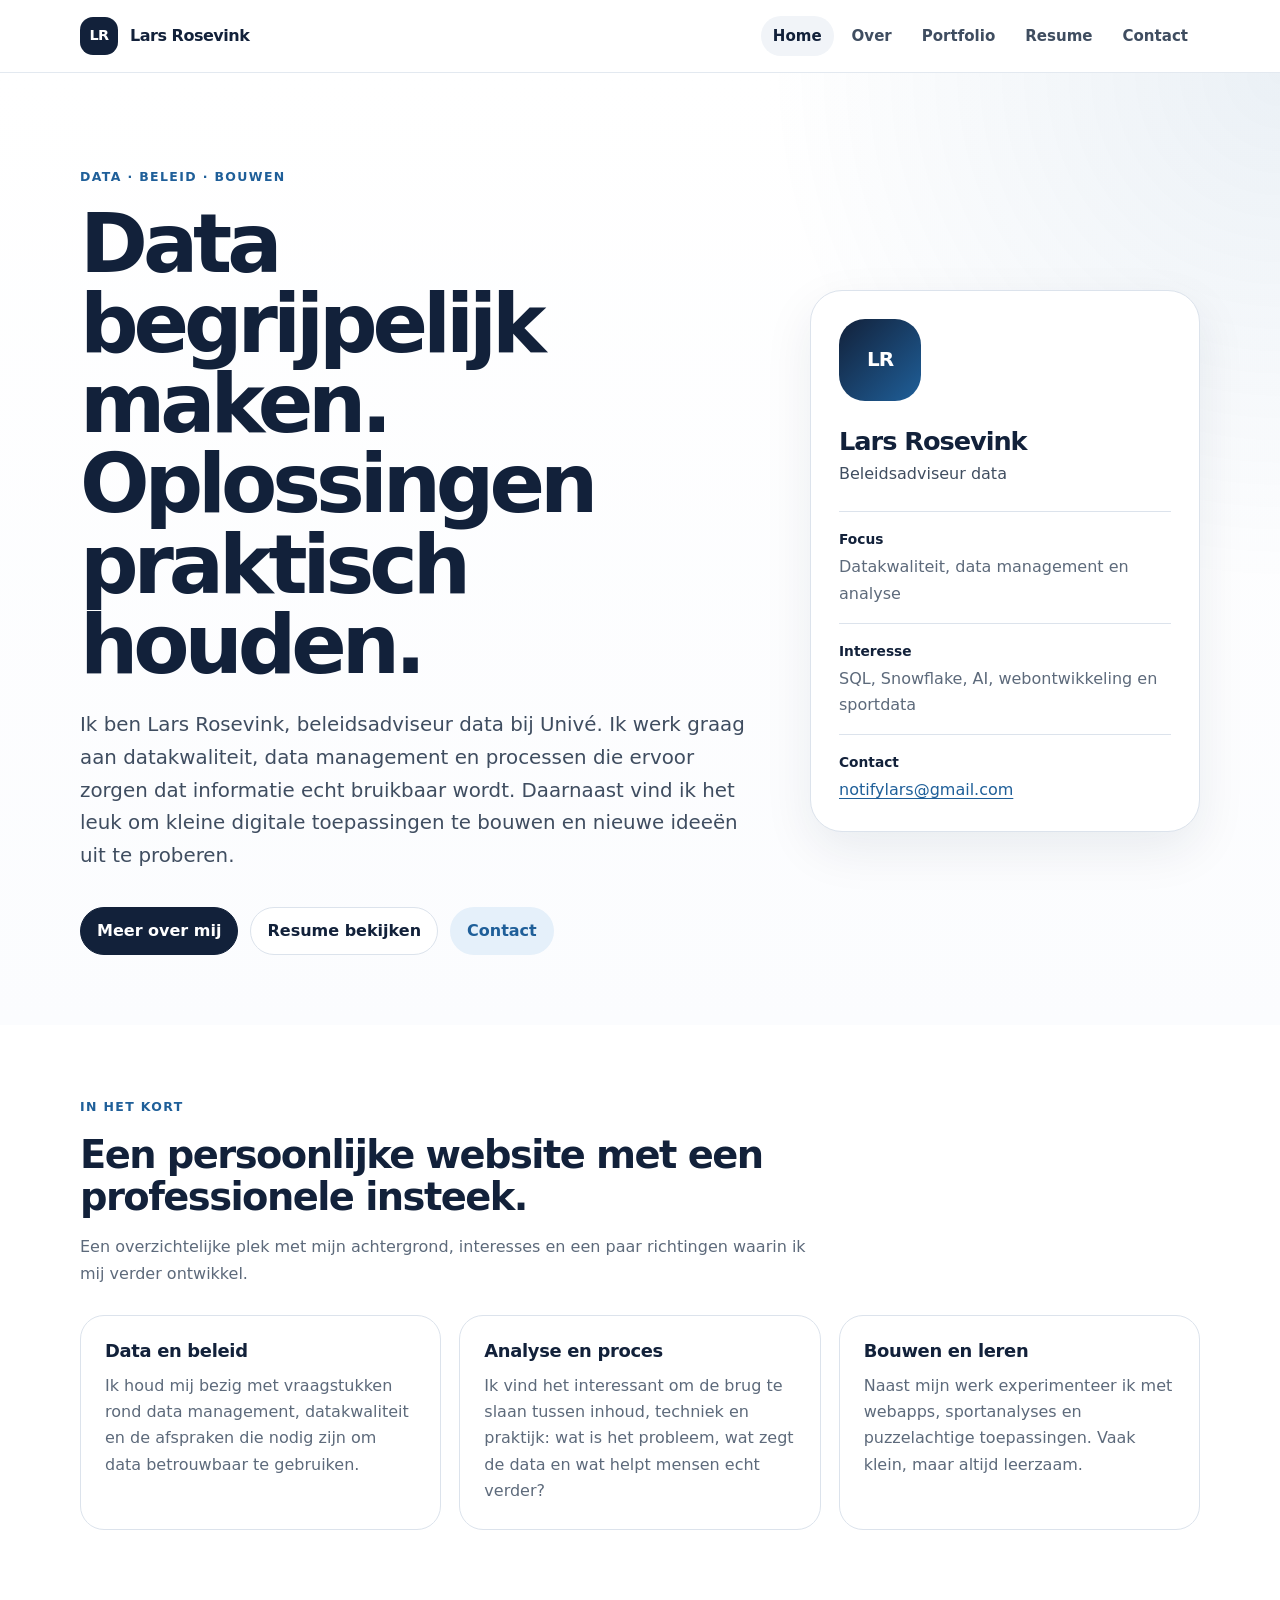
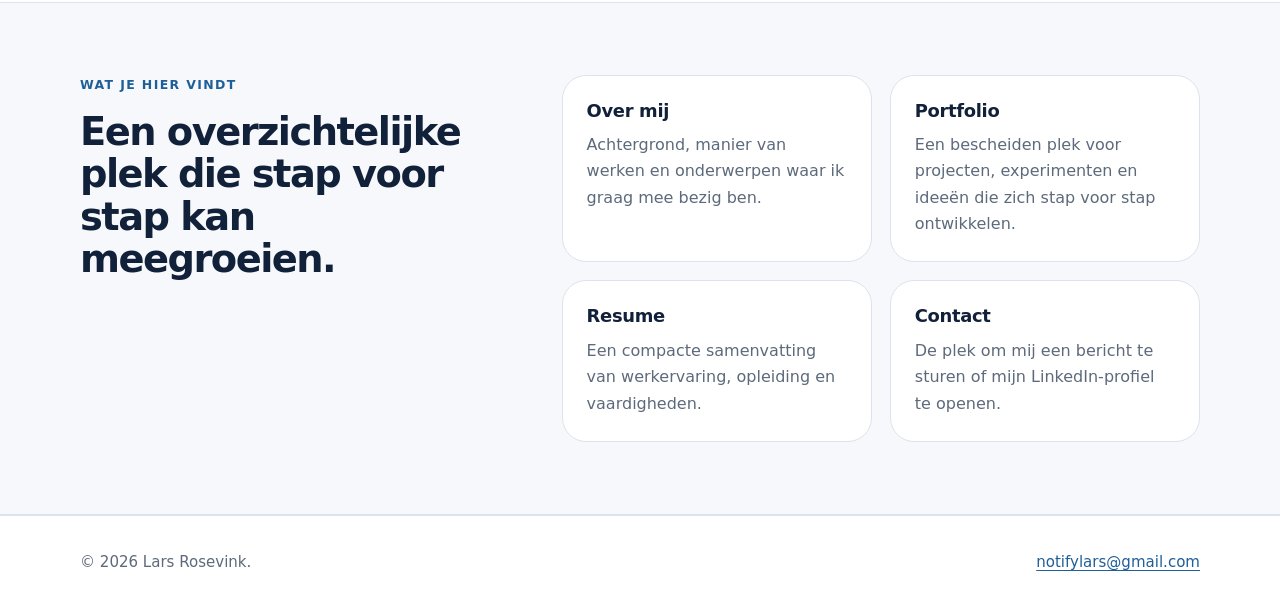
==== commit e6611ef7: "Add files via upload" ====
--- a/index.html
+++ b/index.html
@@ -3,49 +3,48 @@
 <head>
   <meta charset="utf-8">
   <meta name="viewport" content="width=device-width, initial-scale=1">
-  <title>Lars Rosevink | Data, beleid en digitale oplossingen</title>
-  <meta name="description" content="Professionele profielsite van Lars Rosevink, beleidsadviseur data met interesse in datakwaliteit, analyse en praktische digitale oplossingen.">
+  <title>Lars Rosevink | Data, analyse en digitale oplossingen</title>
+  <meta name="description" content="Persoonlijke website van Lars Rosevink, beleidsadviseur data met interesse in datakwaliteit, analyse, procesverbetering en webontwikkeling.">
   <meta name="robots" content="index, follow, max-image-preview:large">
   <link rel="canonical" href="https://www.larsrosevink.nl/">
   <meta property="og:type" content="website">
   <meta property="og:locale" content="nl_NL">
-  <meta property="og:title" content="Lars Rosevink | Data, beleid en digitale oplossingen">
-  <meta property="og:description" content="Professionele profielsite van Lars Rosevink, beleidsadviseur data met interesse in datakwaliteit, analyse en praktische digitale oplossingen.">
+  <meta property="og:title" content="Lars Rosevink | Data, analyse en digitale oplossingen">
+  <meta property="og:description" content="Persoonlijke website van Lars Rosevink, beleidsadviseur data met interesse in datakwaliteit, analyse, procesverbetering en webontwikkeling.">
   <meta property="og:url" content="https://www.larsrosevink.nl/">
   <meta name="theme-color" content="#12213a">
   <link rel="icon" href="favicon.svg" type="image/svg+xml">
   <link rel="stylesheet" href="style.css">
-
-<script type="application/ld+json">
-{
-  "@context": "https://schema.org",
-  "@type": "Person",
-  "name": "Lars Rosevink",
-  "url": "https://www.larsrosevink.nl/",
-  "email": "mailto:notifylars@gmail.com",
-  "jobTitle": "Beleidsadviseur data",
-  "worksFor": {
-    "@type": "Organization",
-    "name": "Univé"
-  },
-  "alumniOf": {
-    "@type": "CollegeOrUniversity",
-    "name": "Rijksuniversiteit Groningen"
-  },
-  "sameAs": [
-    "https://www.linkedin.com/in/lars-rosevink-8b160312b/"
-  ],
-  "knowsAbout": [
-    "Datakwaliteit",
-    "Datagovernance",
-    "SQL",
-    "Snowflake",
-    "Data-analyse",
-    "Procesverbetering",
-    "Softwareontwikkeling"
-  ]
-}
-</script>
+  <script type="application/ld+json">
+  {
+    "@context": "https://schema.org",
+    "@type": "Person",
+    "name": "Lars Rosevink",
+    "url": "https://www.larsrosevink.nl/",
+    "email": "mailto:notifylars@gmail.com",
+    "jobTitle": "Beleidsadviseur data",
+    "worksFor": {
+      "@type": "Organization",
+      "name": "Univé"
+    },
+    "alumniOf": {
+      "@type": "CollegeOrUniversity",
+      "name": "Rijksuniversiteit Groningen"
+    },
+    "sameAs": [
+      "https://www.linkedin.com/in/lars-rosevink-8b160312b/"
+    ],
+    "knowsAbout": [
+      "Datakwaliteit",
+      "Datagovernance",
+      "SQL",
+      "Snowflake",
+      "Data-analyse",
+      "Procesverbetering",
+      "Softwareontwikkeling"
+    ]
+  }
+  </script>
 </head>
 
 <body data-page="home">
@@ -76,32 +75,31 @@
     <section class="hero section-large">
       <div class="container hero-grid">
         <div class="hero-copy">
-          <p class="eyebrow">Persoonlijke profielsite</p>
-          <h1>Data, beleid en praktische digitale oplossingen.</h1>
+          <p class="eyebrow">Data · beleid · bouwen</p>
+          <h1>Data begrijpelijk maken. Oplossingen praktisch houden.</h1>
           <p class="lead">
-            Ik ben Lars Rosevink, beleidsadviseur data bij Univé. Ik werk graag op het snijvlak van data,
-            processen en techniek, met aandacht voor betrouwbare informatie en oplossingen die in de praktijk bruikbaar zijn.
+            Ik ben Lars Rosevink, beleidsadviseur data bij Univé. Ik werk graag aan datakwaliteit,
+            data management en processen die ervoor zorgen dat informatie echt bruikbaar wordt.
+            Daarnaast vind ik het leuk om kleine digitale toepassingen te bouwen en nieuwe ideeën uit te proberen.
           </p>
           <div class="button-row" aria-label="Belangrijke links">
             <a class="button primary" href="about.html">Meer over mij</a>
-            <a class="button" href="resume.html">Bekijk resume</a>
+            <a class="button" href="resume.html">Resume bekijken</a>
             <a class="button subtle" href="contact.html">Contact</a>
           </div>
         </div>
         <aside class="profile-card" aria-label="Korte profielinformatie">
-          <div class="portrait-placeholder" aria-hidden="true">LR</div>
-          <div>
-            <h2>Lars Rosevink</h2>
-            <p>Beleidsadviseur data</p>
-          </div>
+          <div class="profile-mark" aria-hidden="true">LR</div>
+          <h2>Lars Rosevink</h2>
+          <p class="role">Beleidsadviseur data</p>
           <dl class="profile-list">
             <div>
               <dt>Focus</dt>
-              <dd>Datakwaliteit, governance en analyse</dd>
+              <dd>Datakwaliteit, data management en analyse</dd>
             </div>
             <div>
               <dt>Interesse</dt>
-              <dd>Praktische software, sportdata en AI</dd>
+              <dd>SQL, Snowflake, AI, webontwikkeling en sportdata</dd>
             </div>
             <div>
               <dt>Contact</dt>
@@ -114,28 +112,30 @@
 
     <section class="section">
       <div class="container">
-        <div class="section-heading compact">
+        <div class="section-heading">
           <p class="eyebrow">In het kort</p>
-          <h2>Een rustige plek voor professionele context.</h2>
+          <h2>Een persoonlijke website met een professionele insteek.</h2>
+          <p>
+            Een overzichtelijke plek met mijn achtergrond, interesses en een paar richtingen waarin ik mij verder ontwikkel.
+          </p>
         </div>
         <div class="card-grid three">
           <article class="card">
-            <h3>Wie ik ben</h3>
+            <h3>Data en beleid</h3>
             <p>
-              Een analytische data professional met een achtergrond in marketing analytics, data science en operations.
-              Ik werk zorgvuldig, praktisch en met oog voor de context waarin data gebruikt wordt.
+              Ik houd mij bezig met vraagstukken rond data management, datakwaliteit en de afspraken die nodig zijn om data betrouwbaar te gebruiken.
             </p>
           </article>
           <article class="card">
-            <h3>Wat ik doe</h3>
+            <h3>Analyse en proces</h3>
             <p>
-              Ik houd mij bezig met data management, datagovernance, datakwaliteit en het verbeteren van processen waarin informatie een centrale rol speelt.
+              Ik vind het interessant om de brug te slaan tussen inhoud, techniek en praktijk: wat is het probleem, wat zegt de data en wat helpt mensen echt verder?
             </p>
           </article>
           <article class="card">
-            <h3>Wat ik bouw</h3>
+            <h3>Bouwen en leren</h3>
             <p>
-              Naast mijn werk experimenteer ik met kleine webapplicaties, sportanalyses en puzzelachtige toepassingen. Dit onderdeel groeit stap voor stap.
+              Naast mijn werk experimenteer ik met webapps, sportanalyses en puzzelachtige toepassingen. Vaak klein, maar altijd leerzaam.
             </p>
           </article>
         </div>
@@ -145,13 +145,27 @@
     <section class="section muted-section">
       <div class="container split-panel">
         <div>
-          <p class="eyebrow">Privacybewust</p>
-          <h2>Bewust compact.</h2>
+          <p class="eyebrow">Wat je hier vindt</p>
+          <h2>Een overzichtelijke plek die stap voor stap kan meegroeien.</h2>
         </div>
-        <p>
-          Deze website bevat alleen professionele hoofdlijnen. Geen privéadres, telefoonnummer, geboortedatum of uitgebreide persoonlijke details.
-          Voor aanvullende context verwijs ik liever naar LinkedIn of direct contact.
-        </p>
+        <div class="card-grid two">
+          <article class="card flat">
+            <h3><a href="about.html">Over mij</a></h3>
+            <p>Achtergrond, manier van werken en onderwerpen waar ik graag mee bezig ben.</p>
+          </article>
+          <article class="card flat">
+            <h3><a href="portfolio.html">Portfolio</a></h3>
+            <p>Een bescheiden plek voor projecten, experimenten en ideeën die zich stap voor stap ontwikkelen.</p>
+          </article>
+          <article class="card flat">
+            <h3><a href="resume.html">Resume</a></h3>
+            <p>Een compacte samenvatting van werkervaring, opleiding en vaardigheden.</p>
+          </article>
+          <article class="card flat">
+            <h3><a href="contact.html">Contact</a></h3>
+            <p>De plek om mij een bericht te sturen of mijn LinkedIn-profiel te openen.</p>
+          </article>
+        </div>
       </div>
     </section>
   </main>
@@ -159,7 +173,7 @@
   <footer class="site-footer">
     <div class="container footer-inner">
       <p>© <span id="year">2026</span> Lars Rosevink.</p>
-      <p>Geen tracking, geen openbaar telefoonnummer, geen privéadres.</p>
+      <p><a href="mailto:notifylars@gmail.com">notifylars@gmail.com</a></p>
     </div>
   </footer>
   <script src="script.js" defer></script>
--- a/style.css
+++ b/style.css
@@ -1,17 +1,19 @@
 :root {
   --bg: #f7f8fb;
   --surface: #ffffff;
-  --surface-muted: #f1f4f8;
+  --surface-soft: #f1f4f8;
+  --surface-tint: #eef4fb;
   --text: #12213a;
-  --muted: #5f6b7a;
-  --line: #dfe5ee;
-  --accent: #1f4f8f;
-  --accent-dark: #163866;
-  --accent-soft: #e8f0fb;
+  --muted: #5d6a7b;
+  --muted-strong: #3f4d60;
+  --line: #dce3ec;
+  --accent: #1f5f99;
+  --accent-dark: #173f66;
+  --accent-soft: #e5f0fa;
   --shadow: 0 18px 50px rgba(18, 33, 58, 0.08);
-  --radius-lg: 28px;
-  --radius-md: 18px;
-  --radius-sm: 12px;
+  --radius-xl: 32px;
+  --radius-lg: 24px;
+  --radius-md: 16px;
   --max: 1120px;
 }
 
@@ -59,34 +61,38 @@
 }
 
 h1 {
-  max-width: 900px;
+  max-width: 920px;
   margin-bottom: 24px;
-  font-size: clamp(2.8rem, 7vw, 5.6rem);
+  font-size: clamp(2.6rem, 6.4vw, 5.3rem);
   line-height: 0.98;
-  letter-spacing: -0.065em;
+  letter-spacing: -0.062em;
 }
 
 h2 {
   margin-bottom: 16px;
-  font-size: clamp(1.65rem, 3vw, 2.6rem);
-  line-height: 1.08;
-  letter-spacing: -0.045em;
+  font-size: clamp(1.7rem, 3vw, 2.55rem);
+  line-height: 1.1;
+  letter-spacing: -0.04em;
 }
 
 h3 {
   margin-bottom: 10px;
-  font-size: 1.15rem;
+  font-size: 1.12rem;
   line-height: 1.25;
-  letter-spacing: -0.02em;
-}
-
-p {
+  letter-spacing: -0.018em;
+}
+
+p,
+li,
+dd {
   color: var(--muted);
 }
 
-ul,
-ol {
-  color: var(--muted);
+p:last-child,
+ul:last-child,
+ol:last-child,
+dl:last-child {
+  margin-bottom: 0;
 }
 
 .container {
@@ -131,18 +137,18 @@
 .site-header {
   position: sticky;
   top: 0;
-  z-index: 50;
-  background: rgba(255, 255, 255, 0.88);
-  border-bottom: 1px solid rgba(223, 229, 238, 0.8);
-  backdrop-filter: blur(18px);
+  z-index: 100;
+  border-bottom: 1px solid rgba(220, 227, 236, 0.78);
+  background: rgba(255, 255, 255, 0.9);
+  backdrop-filter: blur(16px);
 }
 
 .nav-shell {
-  min-height: 76px;
+  min-height: 72px;
   display: flex;
   align-items: center;
   justify-content: space-between;
-  gap: 24px;
+  gap: 22px;
 }
 
 .brand {
@@ -150,9 +156,9 @@
   align-items: center;
   gap: 12px;
   color: var(--text);
+  font-weight: 760;
+  letter-spacing: -0.03em;
   text-decoration: none;
-  font-weight: 750;
-  letter-spacing: -0.03em;
 }
 
 .brand-mark {
@@ -161,15 +167,15 @@
   display: grid;
   place-items: center;
   border-radius: 13px;
+  color: #fff;
   background: var(--text);
-  color: #fff;
   font-size: 0.9rem;
-  font-weight: 800;
+  font-weight: 780;
   letter-spacing: -0.04em;
 }
 
 .brand-text {
-  font-size: 1.02rem;
+  white-space: nowrap;
 }
 
 .site-nav {
@@ -181,21 +187,19 @@
 .site-nav a {
   display: inline-flex;
   align-items: center;
-  min-height: 42px;
+  min-height: 40px;
   padding: 8px 12px;
   border-radius: 999px;
-  color: var(--muted);
+  color: var(--muted-strong);
+  font-size: 0.94rem;
+  font-weight: 680;
   text-decoration: none;
-  font-weight: 650;
-  font-size: 0.96rem;
-  transition: background 160ms ease, color 160ms ease;
 }
 
 .site-nav a:hover,
-.site-nav a:focus-visible,
 .site-nav a[aria-current="page"] {
   color: var(--text);
-  background: var(--surface-muted);
+  background: var(--surface-soft);
 }
 
 .nav-toggle {
@@ -203,9 +207,8 @@
   width: 44px;
   height: 44px;
   border: 1px solid var(--line);
-  border-radius: 999px;
+  border-radius: 14px;
   background: #fff;
-  color: var(--text);
   cursor: pointer;
 }
 
@@ -215,48 +218,48 @@
   height: 2px;
   margin: 4px auto;
   border-radius: 999px;
-  background: currentColor;
+  background: var(--text);
 }
 
 .section-large {
-  padding: 96px 0 76px;
-}
-
-.section,
+  padding: 94px 0 70px;
+}
+
+.section {
+  padding: 72px 0;
+}
+
 .page-hero {
-  padding: 72px 0;
-}
-
-.page-hero {
-  background: linear-gradient(180deg, #fff 0%, var(--bg) 100%);
-  border-bottom: 1px solid var(--line);
+  padding: 86px 0 34px;
+}
+
+.hero {
+  background:
+    radial-gradient(circle at top right, rgba(31, 95, 153, 0.09), transparent 32rem),
+    linear-gradient(180deg, #fff 0%, #fbfcfe 100%);
 }
 
 .hero-grid {
   display: grid;
-  grid-template-columns: minmax(0, 1fr) 360px;
-  gap: 64px;
+  grid-template-columns: minmax(0, 1fr) minmax(300px, 390px);
+  gap: 58px;
   align-items: center;
+}
+
+.eyebrow {
+  margin-bottom: 16px;
+  color: var(--accent);
+  font-size: 0.78rem;
+  font-weight: 780;
+  letter-spacing: 0.11em;
+  text-transform: uppercase;
 }
 
 .lead {
   max-width: 760px;
   margin-bottom: 0;
-  font-size: clamp(1.06rem, 1.8vw, 1.28rem);
-  color: #405066;
-}
-
-.eyebrow {
-  display: inline-flex;
-  width: fit-content;
-  margin-bottom: 18px;
-  padding: 6px 10px;
-  border-radius: 999px;
-  background: var(--accent-soft);
-  color: var(--accent-dark);
-  font-size: 0.84rem;
-  font-weight: 750;
-  letter-spacing: 0.01em;
+  color: var(--muted-strong);
+  font-size: clamp(1.05rem, 1.55vw, 1.24rem);
 }
 
 .button-row {
@@ -270,84 +273,80 @@
   display: inline-flex;
   align-items: center;
   justify-content: center;
-  min-height: 46px;
-  padding: 11px 17px;
+  min-height: 44px;
+  padding: 10px 16px;
   border: 1px solid var(--line);
   border-radius: 999px;
+  color: var(--text);
   background: #fff;
-  color: var(--text);
+  font-weight: 720;
   text-decoration: none;
-  font-weight: 700;
-  transition: border-color 160ms ease, transform 160ms ease, background 160ms ease;
+  transition: transform 160ms ease, border-color 160ms ease, background 160ms ease;
 }
 
 .button:hover,
 .button:focus-visible {
   transform: translateY(-1px);
-  border-color: #bdc8d7;
-  background: var(--bg);
+  border-color: #c7d3e2;
   color: var(--text);
+  background: var(--surface-soft);
+  outline: none;
 }
 
 .button.primary {
-  border-color: var(--accent);
-  background: var(--accent);
+  border-color: var(--text);
   color: #fff;
+  background: var(--text);
 }
 
 .button.primary:hover,
 .button.primary:focus-visible {
-  background: var(--accent-dark);
   color: #fff;
+  background: #1b2e4d;
 }
 
 .button.subtle {
-  background: var(--surface-muted);
-}
-
-.profile-card,
-.card,
-.side-card,
-.project-card,
-.contact-card {
-  border: 1px solid var(--line);
-  border-radius: var(--radius-lg);
-  background: var(--surface);
-  box-shadow: var(--shadow);
+  color: var(--accent);
+  background: var(--accent-soft);
+  border-color: transparent;
 }
 
 .profile-card {
   padding: 28px;
-}
-
-.portrait-placeholder {
-  width: 112px;
-  height: 112px;
+  border: 1px solid var(--line);
+  border-radius: var(--radius-xl);
+  background: #fff;
+  box-shadow: var(--shadow);
+}
+
+.profile-mark {
+  width: 82px;
+  height: 82px;
   display: grid;
   place-items: center;
+  margin-bottom: 26px;
+  border-radius: 26px;
+  color: #fff;
+  background: linear-gradient(135deg, var(--text), var(--accent));
+  font-size: 1.25rem;
+  font-weight: 780;
+  letter-spacing: -0.05em;
+}
+
+.profile-card h2 {
+  margin-bottom: 6px;
+  font-size: 1.6rem;
+}
+
+.profile-card .role {
   margin-bottom: 24px;
-  border-radius: 32px;
-  background: var(--surface-muted);
-  color: var(--text);
-  font-size: 2rem;
-  font-weight: 800;
-  letter-spacing: -0.06em;
-}
-
-.profile-card h2 {
-  margin-bottom: 4px;
-  font-size: 1.35rem;
-  letter-spacing: -0.03em;
-}
-
-.profile-card p {
-  margin-bottom: 24px;
+  color: var(--muted-strong);
 }
 
 .profile-list {
+  display: grid;
+  gap: 16px;
   margin: 0;
-  display: grid;
-  gap: 16px;
 }
 
 .profile-list div {
@@ -356,28 +355,40 @@
 }
 
 .profile-list dt {
-  color: var(--muted);
-  font-size: 0.85rem;
-  font-weight: 700;
+  margin-bottom: 3px;
+  color: var(--text);
+  font-size: 0.86rem;
+  font-weight: 760;
 }
 
 .profile-list dd {
-  margin: 2px 0 0;
-  color: var(--text);
-  font-weight: 650;
+  margin: 0;
 }
 
 .section-heading {
+  max-width: 740px;
   margin-bottom: 28px;
 }
 
-.section-heading.compact {
-  max-width: 760px;
+.section-heading.between {
+  max-width: none;
+  display: flex;
+  align-items: end;
+  justify-content: space-between;
+  gap: 30px;
+}
+
+.section-heading.between p:last-child {
+  max-width: 430px;
 }
 
 .card-grid {
   display: grid;
-  gap: 20px;
+  gap: 18px;
+}
+
+.card-grid.two {
+  grid-template-columns: repeat(2, minmax(0, 1fr));
 }
 
 .card-grid.three {
@@ -385,12 +396,27 @@
 }
 
 .card {
-  padding: 26px;
-}
-
-.card.flat,
-.side-card {
+  padding: 24px;
+  border: 1px solid var(--line);
+  border-radius: var(--radius-lg);
+  background: #fff;
+}
+
+.card.soft {
+  background: var(--surface-soft);
+}
+
+.card.flat {
   box-shadow: none;
+}
+
+.card h3 a {
+  color: inherit;
+  text-decoration: none;
+}
+
+.card h3 a:hover {
+  color: var(--accent);
 }
 
 .muted-section {
@@ -401,260 +427,239 @@
 
 .split-panel {
   display: grid;
-  grid-template-columns: 0.72fr 1fr;
-  gap: 52px;
+  grid-template-columns: minmax(0, 0.8fr) minmax(0, 1.2fr);
+  gap: 56px;
   align-items: start;
 }
 
 .content-grid {
   display: grid;
-  grid-template-columns: minmax(0, 1fr) 360px;
-  gap: 48px;
+  grid-template-columns: minmax(0, 1fr) minmax(280px, 360px);
+  gap: 54px;
   align-items: start;
 }
 
-.prose p {
-  max-width: 760px;
-  font-size: 1.04rem;
-}
-
-.side-card {
+.prose {
+  max-width: 740px;
+}
+
+.prose p,
+.prose li {
+  font-size: 1.02rem;
+}
+
+.prose h2:not(:first-child) {
+  margin-top: 42px;
+}
+
+.side-panel {
+  position: sticky;
+  top: 100px;
   padding: 24px;
-}
-
-.side-card h2 {
-  font-size: 1.25rem;
+  border: 1px solid var(--line);
+  border-radius: var(--radius-lg);
+  background: var(--surface-soft);
 }
 
 .check-list,
 .clean-list {
-  margin: 0;
-  padding: 0;
-  list-style: none;
-  display: grid;
-  gap: 12px;
+  padding-left: 1.15rem;
 }
 
 .check-list li,
 .clean-list li {
-  position: relative;
-  padding-left: 20px;
-}
-
-.check-list li::before,
-.clean-list li::before {
-  content: "";
-  position: absolute;
-  left: 0;
-  top: 0.72em;
-  width: 6px;
-  height: 6px;
-  border-radius: 50%;
-  background: var(--accent);
+  margin: 8px 0;
 }
 
 .project-list {
   display: grid;
-  gap: 22px;
+  gap: 18px;
 }
 
 .project-card {
   display: grid;
-  grid-template-columns: minmax(0, 1fr) 320px;
-  gap: 40px;
-  padding: 30px;
-  align-items: start;
+  grid-template-columns: minmax(0, 1fr) minmax(250px, 340px);
+  gap: 34px;
+  padding: 28px;
+  border: 1px solid var(--line);
+  border-radius: var(--radius-lg);
+  background: #fff;
+}
+
+.project-card h2 {
+  font-size: clamp(1.45rem, 2.4vw, 2.1rem);
 }
 
 .status {
   width: fit-content;
   margin-bottom: 12px;
+  padding: 5px 10px;
+  border-radius: 999px;
   color: var(--accent-dark);
+  background: var(--accent-soft);
+  font-size: 0.78rem;
+  font-weight: 760;
+}
+
+.project-card dl {
+  display: grid;
+  gap: 12px;
+  margin: 0;
+}
+
+.project-card dt {
+  color: var(--text);
   font-size: 0.84rem;
-  font-weight: 800;
-  text-transform: uppercase;
-  letter-spacing: 0.05em;
-}
-
-.project-card dl {
-  margin: 0;
-  display: grid;
-  gap: 12px;
-}
-
-.project-card dl div {
-  padding-bottom: 12px;
-  border-bottom: 1px solid var(--line);
-}
-
-.project-card dt {
-  color: var(--muted);
-  font-size: 0.82rem;
-  font-weight: 750;
+  font-weight: 760;
 }
 
 .project-card dd {
   margin: 2px 0 0;
-  font-weight: 650;
 }
 
 .resume-layout {
   display: grid;
-  grid-template-columns: minmax(0, 1fr) 330px;
-  gap: 48px;
+  grid-template-columns: minmax(0, 1fr) minmax(280px, 340px);
+  gap: 54px;
   align-items: start;
 }
 
-.resume-main {
-  display: grid;
-  gap: 44px;
-}
-
 .resume-section {
-  padding-bottom: 42px;
+  padding-bottom: 36px;
+  margin-bottom: 36px;
   border-bottom: 1px solid var(--line);
 }
 
 .resume-section:last-child {
-  border-bottom: 0;
-  padding-bottom: 0;
+  margin-bottom: 0;
 }
 
 .timeline {
   display: grid;
-  gap: 26px;
+  gap: 24px;
 }
 
 .timeline-item {
-  padding-left: 22px;
+  padding-left: 20px;
   border-left: 2px solid var(--line);
 }
 
-.timeline-item h3 {
+.period {
   margin-bottom: 4px;
-}
-
-.period {
-  margin-bottom: 6px;
-  color: var(--accent-dark);
+  color: var(--accent);
   font-size: 0.9rem;
-  font-weight: 750;
+  font-weight: 740;
 }
 
 .meta {
   margin-bottom: 8px;
-  color: var(--text);
-  font-weight: 650;
-}
-
-.timeline-item ul {
-  margin: 10px 0 0;
-  padding-left: 18px;
+  color: var(--muted-strong);
 }
 
 .resume-side {
-  display: grid;
-  gap: 18px;
+  position: sticky;
+  top: 100px;
+  display: grid;
+  gap: 16px;
+}
+
+.side-card {
+  padding: 22px;
+  border: 1px solid var(--line);
+  border-radius: var(--radius-lg);
+  background: var(--surface-soft);
+}
+
+.side-card h2 {
+  font-size: 1.2rem;
+  letter-spacing: -0.02em;
 }
 
 .tag-list {
   display: flex;
   flex-wrap: wrap;
   gap: 8px;
+  padding: 0;
   margin: 0;
-  padding: 0;
   list-style: none;
 }
 
 .tag-list li {
-  padding: 7px 10px;
+  padding: 6px 10px;
+  border: 1px solid #cfd9e6;
   border-radius: 999px;
-  background: var(--surface-muted);
-  color: var(--text);
+  color: var(--muted-strong);
+  background: #fff;
   font-size: 0.9rem;
-  font-weight: 650;
 }
 
 .contact-grid {
   display: grid;
   grid-template-columns: repeat(2, minmax(0, 1fr));
-  gap: 22px;
+  gap: 18px;
 }
 
 .contact-card {
-  padding: 30px;
-}
-
-.primary-contact {
-  background: var(--text);
-  color: #fff;
-}
-
-.primary-contact p,
-.primary-contact a {
-  color: rgba(255, 255, 255, 0.82);
+  padding: 28px;
+  border: 1px solid var(--line);
+  border-radius: var(--radius-lg);
+  background: #fff;
+}
+
+.contact-card.highlight {
+  background: var(--surface-tint);
 }
 
 .contact-link {
-  display: inline-block;
+  display: inline-flex;
   margin-top: 12px;
-  color: #fff !important;
-  font-size: clamp(1.25rem, 3vw, 1.9rem);
-  font-weight: 750;
+  font-size: clamp(1.25rem, 3vw, 2rem);
+  font-weight: 760;
   letter-spacing: -0.04em;
-}
-
-.error-page {
-  min-height: 60vh;
-  display: grid;
-  align-items: center;
 }
 
 .site-footer {
   padding: 34px 0;
-  color: var(--muted);
+  border-top: 1px solid var(--line);
+  background: #fff;
 }
 
 .footer-inner {
   display: flex;
+  align-items: center;
   justify-content: space-between;
-  gap: 16px;
+  gap: 18px;
   flex-wrap: wrap;
-  border-top: 1px solid var(--line);
-  padding-top: 24px;
 }
 
 .footer-inner p {
   margin: 0;
+  color: var(--muted);
   font-size: 0.94rem;
 }
 
-:focus-visible {
-  outline: 3px solid rgba(31, 79, 143, 0.35);
-  outline-offset: 3px;
-}
-
 @media (max-width: 900px) {
-  .section-large {
-    padding-top: 70px;
-  }
-
   .hero-grid,
+  .split-panel,
   .content-grid,
   .resume-layout,
-  .split-panel,
   .project-card {
     grid-template-columns: 1fr;
   }
 
-  .profile-card,
-  .resume-side {
-    max-width: 560px;
-  }
-
+  .section-heading.between {
+    display: block;
+  }
+
+  .card-grid.two,
   .card-grid.three,
   .contact-grid {
     grid-template-columns: 1fr;
+  }
+
+  .side-panel,
+  .resume-side {
+    position: static;
   }
 }
 
@@ -664,33 +669,38 @@
     width: min(100% - 28px, var(--max));
   }
 
-  h1 {
-    font-size: clamp(2.35rem, 13vw, 4rem);
+  .nav-shell {
+    min-height: 64px;
   }
 
   .nav-toggle {
-    display: block;
+    display: inline-block;
   }
 
   .site-nav {
     position: fixed;
-    inset: 76px 14px auto 14px;
+    left: 14px;
+    right: 14px;
+    top: 74px;
     display: none;
-    flex-direction: column;
-    align-items: stretch;
-    padding: 12px;
+    padding: 14px;
     border: 1px solid var(--line);
-    border-radius: 18px;
+    border-radius: 20px;
     background: #fff;
     box-shadow: var(--shadow);
   }
 
   body.nav-open .site-nav {
-    display: flex;
+    display: grid;
   }
 
   .site-nav a {
     justify-content: center;
+    min-height: 48px;
+  }
+
+  .section-large {
+    padding: 62px 0 50px;
   }
 
   .section,
@@ -698,20 +708,15 @@
     padding: 54px 0;
   }
 
-  .section-large {
-    padding: 58px 0;
+  h1 {
+    font-size: clamp(2.35rem, 12vw, 3.8rem);
   }
 
   .profile-card,
-  .card,
-  .side-card,
   .project-card,
-  .contact-card {
-    border-radius: 22px;
-  }
-
-  .footer-inner {
-    display: grid;
+  .contact-card,
+  .card {
+    padding: 22px;
   }
 }
 
@@ -720,11 +725,13 @@
     scroll-behavior: auto;
   }
 
-  *,
-  *::before,
-  *::after {
-    transition-duration: 0.01ms !important;
-    animation-duration: 0.01ms !important;
-    animation-iteration-count: 1 !important;
-  }
-}
+  .button,
+  .skip-link {
+    transition: none;
+  }
+
+  .button:hover,
+  .button:focus-visible {
+    transform: none;
+  }
+}
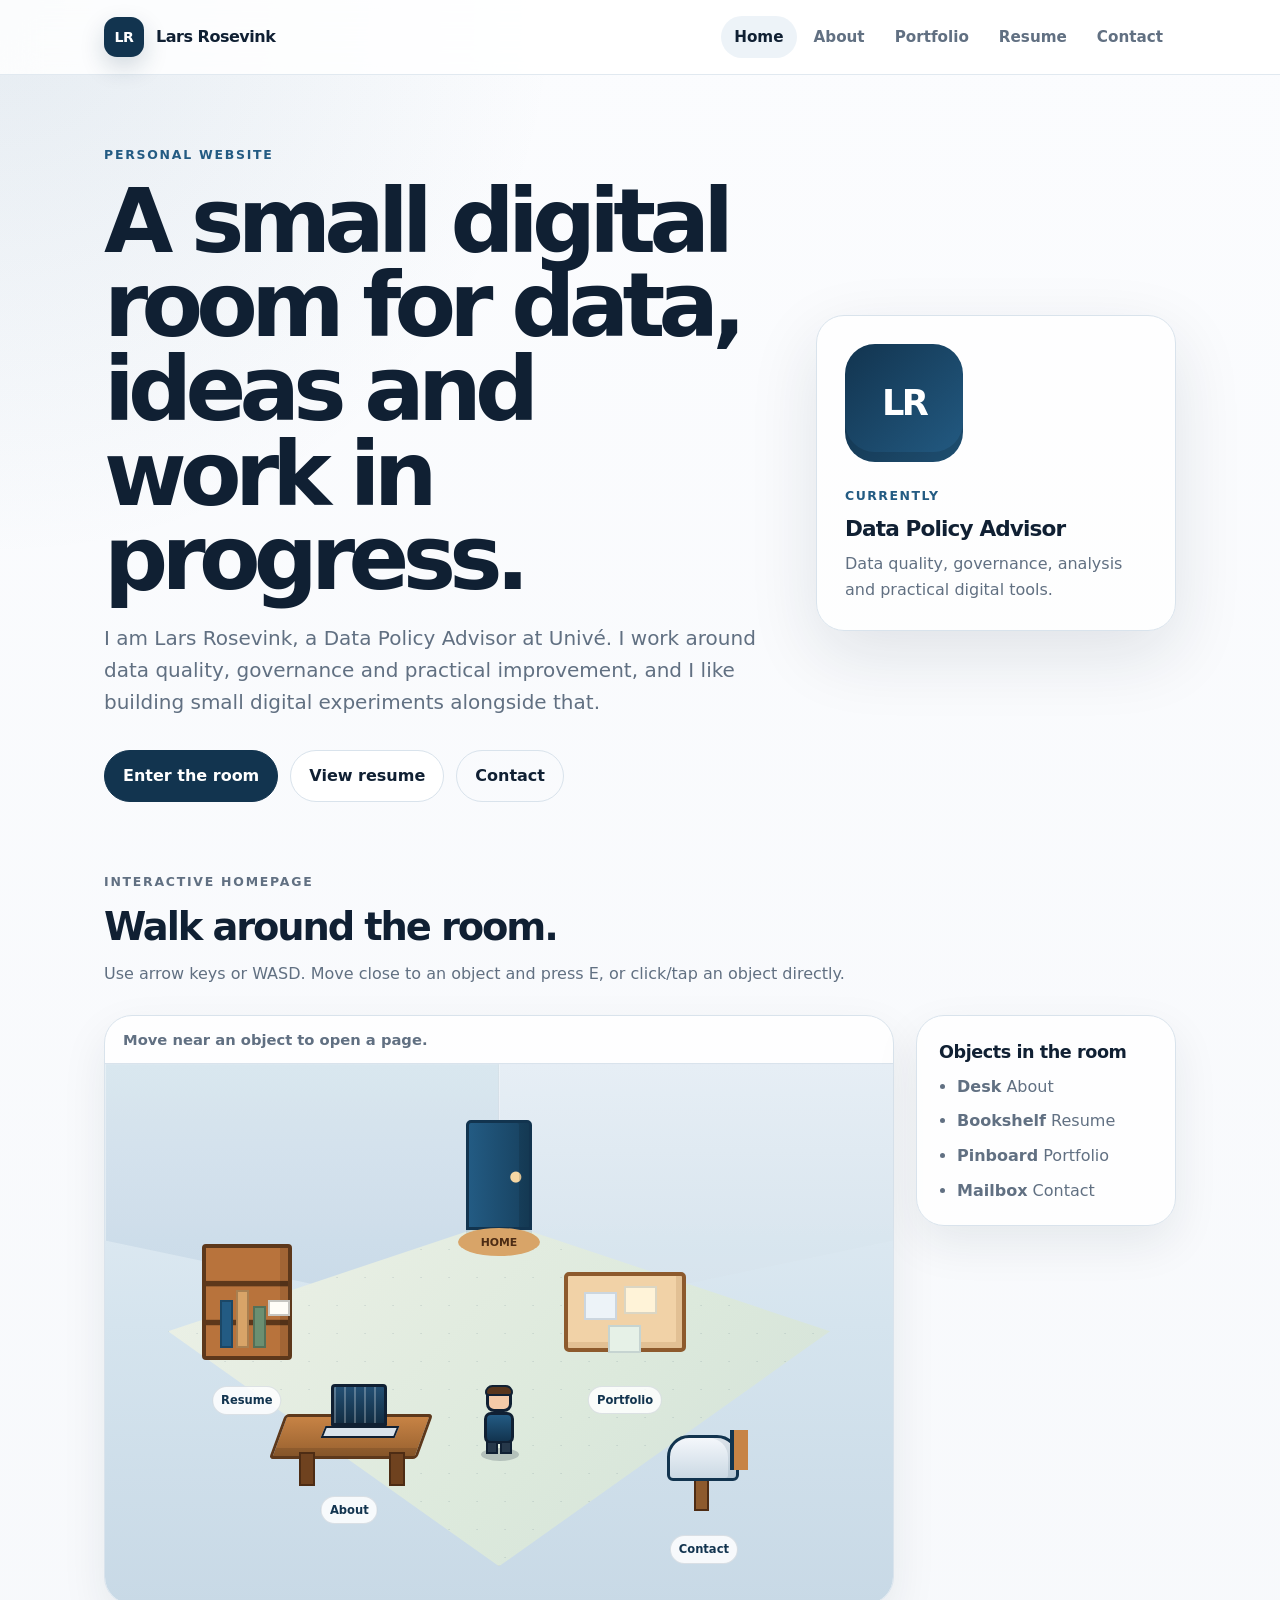
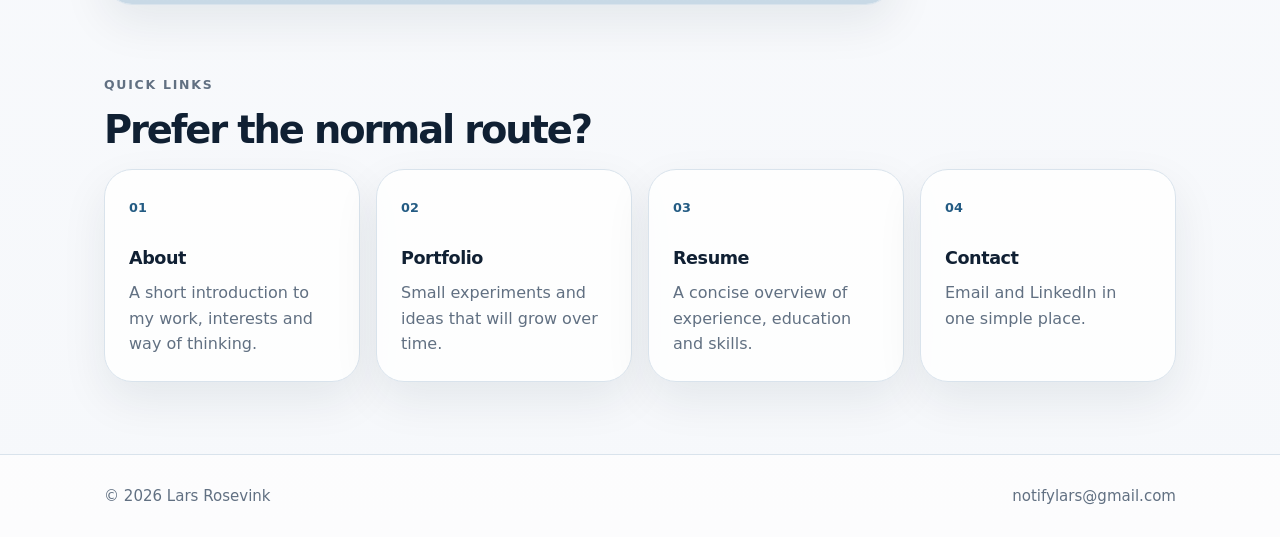
==== commit 9ac98a59: "Add files via upload" ====
--- a/index.html
+++ b/index.html
@@ -1,181 +1,216 @@
 <!doctype html>
-<html lang="nl">
+<html lang="en">
 <head>
   <meta charset="utf-8">
   <meta name="viewport" content="width=device-width, initial-scale=1">
-  <title>Lars Rosevink | Data, analyse en digitale oplossingen</title>
-  <meta name="description" content="Persoonlijke website van Lars Rosevink, beleidsadviseur data met interesse in datakwaliteit, analyse, procesverbetering en webontwikkeling.">
+  <title>Lars Rosevink | Data, policy and digital experiments</title>
+  <meta name="description" content="Personal website of Lars Rosevink, Data Policy Advisor at Univ&eacute;, with a small interactive room and concise professional context.">
   <meta name="robots" content="index, follow, max-image-preview:large">
   <link rel="canonical" href="https://www.larsrosevink.nl/">
   <meta property="og:type" content="website">
-  <meta property="og:locale" content="nl_NL">
-  <meta property="og:title" content="Lars Rosevink | Data, analyse en digitale oplossingen">
-  <meta property="og:description" content="Persoonlijke website van Lars Rosevink, beleidsadviseur data met interesse in datakwaliteit, analyse, procesverbetering en webontwikkeling.">
+  <meta property="og:locale" content="en_US">
+  <meta property="og:title" content="Lars Rosevink | Data, policy and digital experiments">
+  <meta property="og:description" content="Personal website of Lars Rosevink, Data Policy Advisor at Univ&eacute;, with a small interactive room and concise professional context.">
   <meta property="og:url" content="https://www.larsrosevink.nl/">
-  <meta name="theme-color" content="#12213a">
+  <meta name="theme-color" content="#12344f">
   <link rel="icon" href="favicon.svg" type="image/svg+xml">
   <link rel="stylesheet" href="style.css">
-  <script type="application/ld+json">
-  {
-    "@context": "https://schema.org",
-    "@type": "Person",
-    "name": "Lars Rosevink",
-    "url": "https://www.larsrosevink.nl/",
-    "email": "mailto:notifylars@gmail.com",
-    "jobTitle": "Beleidsadviseur data",
-    "worksFor": {
-      "@type": "Organization",
-      "name": "Univé"
-    },
-    "alumniOf": {
-      "@type": "CollegeOrUniversity",
-      "name": "Rijksuniversiteit Groningen"
-    },
-    "sameAs": [
-      "https://www.linkedin.com/in/lars-rosevink-8b160312b/"
-    ],
-    "knowsAbout": [
-      "Datakwaliteit",
-      "Datagovernance",
-      "SQL",
-      "Snowflake",
-      "Data-analyse",
-      "Procesverbetering",
-      "Softwareontwikkeling"
-    ]
-  }
-  </script>
+  <script type="application/ld+json">{
+  "@context": "https://schema.org",
+  "@type": "Person",
+  "name": "Lars Rosevink",
+  "url": "https://www.larsrosevink.nl/",
+  "jobTitle": "Data Policy Advisor",
+  "worksFor": {
+    "@type": "Organization",
+    "name": "Univ\u00e9"
+  },
+  "sameAs": [
+    "https://www.linkedin.com/in/lars-rosevink-8b160312b/"
+  ],
+  "email": "mailto:notifylars@gmail.com",
+  "knowsAbout": [
+    "Data quality",
+    "Data governance",
+    "SQL",
+    "Snowflake",
+    "Process improvement",
+    "Data analysis",
+    "Software development",
+    "Web development"
+  ]
+}</script>
 </head>
-
 <body data-page="home">
-  <a class="skip-link" href="#main">Direct naar inhoud</a>
+  <a class="skip-link" href="#main">Skip to content</a>
+
   <header class="site-header">
-    <div class="container nav-shell">
-      <a class="brand" href="index.html" aria-label="Homepage van Lars Rosevink">
+    <div class="nav-shell">
+      <a class="brand" href="index.html" aria-label="Lars Rosevink homepage">
         <span class="brand-mark" aria-hidden="true">LR</span>
         <span class="brand-text">Lars Rosevink</span>
       </a>
-      <button class="nav-toggle" type="button" aria-expanded="false" aria-controls="site-nav">
-        <span class="sr-only">Menu openen</span>
-        <span aria-hidden="true"></span>
-        <span aria-hidden="true"></span>
-        <span aria-hidden="true"></span>
-      </button>
-      <nav class="site-nav" id="site-nav" aria-label="Hoofdnavigatie">
-        <a href="index.html" aria-current="page">Home</a>
-        <a href="about.html">Over</a>
-        <a href="portfolio.html">Portfolio</a>
-        <a href="resume.html">Resume</a>
-        <a href="contact.html">Contact</a>
+      <button class="nav-toggle" type="button" aria-expanded="false" aria-controls="site-menu">Menu</button>
+      <nav class="site-menu" id="site-menu" aria-label="Main navigation">
+        <a href="index.html" data-nav-page="home">Home</a>
+        <a href="about.html" data-nav-page="about">About</a>
+        <a href="portfolio.html" data-nav-page="portfolio">Portfolio</a>
+        <a href="resume.html" data-nav-page="resume">Resume</a>
+        <a href="contact.html" data-nav-page="contact">Contact</a>
       </nav>
     </div>
   </header>
 
   <main id="main">
-    <section class="hero section-large">
-      <div class="container hero-grid">
-        <div class="hero-copy">
-          <p class="eyebrow">Data · beleid · bouwen</p>
-          <h1>Data begrijpelijk maken. Oplossingen praktisch houden.</h1>
-          <p class="lead">
-            Ik ben Lars Rosevink, beleidsadviseur data bij Univé. Ik werk graag aan datakwaliteit,
-            data management en processen die ervoor zorgen dat informatie echt bruikbaar wordt.
-            Daarnaast vind ik het leuk om kleine digitale toepassingen te bouwen en nieuwe ideeën uit te proberen.
-          </p>
-          <div class="button-row" aria-label="Belangrijke links">
-            <a class="button primary" href="about.html">Meer over mij</a>
-            <a class="button" href="resume.html">Resume bekijken</a>
-            <a class="button subtle" href="contact.html">Contact</a>
+    <section class="hero home-hero">
+      <div class="hero-copy">
+        <p class="eyebrow">Personal website</p>
+        <h1>A small digital room for data, ideas and work in progress.</h1>
+        <p class="hero-text">I am Lars Rosevink, a Data Policy Advisor at Univ&eacute;. I work around data quality, governance and practical improvement, and I like building small digital experiments alongside that.</p>
+        <div class="hero-actions">
+          <a class="button primary" href="#room-title">Enter the room</a>
+          <a class="button" href="resume.html">View resume</a>
+          <a class="button ghost" href="contact.html">Contact</a>
+        </div>
+      </div>
+      <aside class="intro-card" aria-label="Profile summary">
+        <div class="portrait-placeholder" aria-hidden="true">LR</div>
+        <div>
+          <p class="card-label">Currently</p>
+          <p class="card-title">Data Policy Advisor</p>
+          <p class="card-note">Data quality, governance, analysis and practical digital tools.</p>
+        </div>
+      </aside>
+    </section>
+
+    <section class="room-section" aria-labelledby="room-title">
+      <div class="section-heading">
+        <p class="eyebrow">Interactive homepage</p>
+        <h2 id="room-title">Walk around the room.</h2>
+        <p>Use arrow keys or WASD. Move close to an object and press E, or click/tap an object directly.</p>
+      </div>
+
+      <div class="room-layout">
+        <div class="room-panel">
+          <div class="room-status" aria-live="polite">
+            <span id="interaction-status">Move near an object to open a page.</span>
+          </div>
+
+          <div class="room-stage" id="room-stage" tabindex="0" aria-label="Interactive isometric room. Use arrow keys or WASD to move Lars around the room.">
+            <div class="room-wall wall-left" aria-hidden="true"></div>
+            <div class="room-wall wall-right" aria-hidden="true"></div>
+            <div class="room-floor" aria-hidden="true"></div>
+
+            <a class="room-object object-door" href="index.html" data-room-target data-label="Home" data-x="430" data-y="130" aria-label="Open Home page">
+              <span class="door-panel"></span>
+              <span class="welcome-mat">Home</span>
+            </a>
+
+            <a class="room-object object-desk" href="about.html" data-room-target data-label="About" data-x="260" data-y="350" aria-label="Open About page">
+              <span class="desk-top"></span>
+              <span class="desk-leg left"></span>
+              <span class="desk-leg right"></span>
+              <span class="laptop-screen"></span>
+              <span class="laptop-base"></span>
+              <span class="object-caption">About</span>
+            </a>
+
+            <a class="room-object object-shelf" href="resume.html" data-room-target data-label="Resume" data-x="135" data-y="235" aria-label="Open Resume page">
+              <span class="shelf-frame"></span>
+              <span class="book book-a"></span>
+              <span class="book book-b"></span>
+              <span class="book book-c"></span>
+              <span class="paper-stack"></span>
+              <span class="object-caption">Resume</span>
+            </a>
+
+            <a class="room-object object-board" href="portfolio.html" data-room-target data-label="Portfolio" data-x="565" data-y="260" aria-label="Open Portfolio page">
+              <span class="board-frame"></span>
+              <span class="note note-a"></span>
+              <span class="note note-b"></span>
+              <span class="note note-c"></span>
+              <span class="object-caption">Portfolio</span>
+            </a>
+
+            <a class="room-object object-mail" href="contact.html" data-room-target data-label="Contact" data-x="650" data-y="400" aria-label="Open Contact page">
+              <span class="mail-post"></span>
+              <span class="mail-box"></span>
+              <span class="mail-flag"></span>
+              <span class="object-caption">Contact</span>
+            </a>
+
+            <div class="avatar" id="avatar" aria-hidden="true">
+              <span class="avatar-shadow"></span>
+              <span class="avatar-head"></span>
+              <span class="avatar-hair"></span>
+              <span class="avatar-body"></span>
+              <span class="avatar-leg leg-left"></span>
+              <span class="avatar-leg leg-right"></span>
+            </div>
+
+            <div class="room-tooltip" id="room-tooltip" hidden>Press E</div>
+          </div>
+
+          <div class="mobile-controls" aria-label="Movement controls">
+            <button type="button" data-move="up" aria-label="Move up">Up</button>
+            <button type="button" data-move="left" aria-label="Move left">Left</button>
+            <button type="button" data-move="down" aria-label="Move down">Down</button>
+            <button type="button" data-move="right" aria-label="Move right">Right</button>
+            <button type="button" data-action="interact" aria-label="Open nearby object">Open</button>
           </div>
         </div>
-        <aside class="profile-card" aria-label="Korte profielinformatie">
-          <div class="profile-mark" aria-hidden="true">LR</div>
-          <h2>Lars Rosevink</h2>
-          <p class="role">Beleidsadviseur data</p>
-          <dl class="profile-list">
-            <div>
-              <dt>Focus</dt>
-              <dd>Datakwaliteit, data management en analyse</dd>
-            </div>
-            <div>
-              <dt>Interesse</dt>
-              <dd>SQL, Snowflake, AI, webontwikkeling en sportdata</dd>
-            </div>
-            <div>
-              <dt>Contact</dt>
-              <dd><a href="mailto:notifylars@gmail.com">notifylars@gmail.com</a></dd>
-            </div>
-          </dl>
+
+        <aside class="room-help">
+          <h3>Objects in the room</h3>
+          <ul>
+            <li><strong>Desk</strong> About</li>
+            <li><strong>Bookshelf</strong> Resume</li>
+            <li><strong>Pinboard</strong> Portfolio</li>
+            <li><strong>Mailbox</strong> Contact</li>
+          </ul>
         </aside>
       </div>
     </section>
 
-    <section class="section">
-      <div class="container">
-        <div class="section-heading">
-          <p class="eyebrow">In het kort</p>
-          <h2>Een persoonlijke website met een professionele insteek.</h2>
-          <p>
-            Een overzichtelijke plek met mijn achtergrond, interesses en een paar richtingen waarin ik mij verder ontwikkel.
-          </p>
-        </div>
-        <div class="card-grid three">
-          <article class="card">
-            <h3>Data en beleid</h3>
-            <p>
-              Ik houd mij bezig met vraagstukken rond data management, datakwaliteit en de afspraken die nodig zijn om data betrouwbaar te gebruiken.
-            </p>
-          </article>
-          <article class="card">
-            <h3>Analyse en proces</h3>
-            <p>
-              Ik vind het interessant om de brug te slaan tussen inhoud, techniek en praktijk: wat is het probleem, wat zegt de data en wat helpt mensen echt verder?
-            </p>
-          </article>
-          <article class="card">
-            <h3>Bouwen en leren</h3>
-            <p>
-              Naast mijn werk experimenteer ik met webapps, sportanalyses en puzzelachtige toepassingen. Vaak klein, maar altijd leerzaam.
-            </p>
-          </article>
-        </div>
+    <section class="cards-section" aria-labelledby="quick-links-title">
+      <div class="section-heading compact">
+        <p class="eyebrow">Quick links</p>
+        <h2 id="quick-links-title">Prefer the normal route?</h2>
+      </div>
+      <div class="card-grid">
+        <a class="nav-card" href="about.html">
+          <span>01</span>
+          <h3>About</h3>
+          <p>A short introduction to my work, interests and way of thinking.</p>
+        </a>
+        <a class="nav-card" href="portfolio.html">
+          <span>02</span>
+          <h3>Portfolio</h3>
+          <p>Small experiments and ideas that will grow over time.</p>
+        </a>
+        <a class="nav-card" href="resume.html">
+          <span>03</span>
+          <h3>Resume</h3>
+          <p>A concise overview of experience, education and skills.</p>
+        </a>
+        <a class="nav-card" href="contact.html">
+          <span>04</span>
+          <h3>Contact</h3>
+          <p>Email and LinkedIn in one simple place.</p>
+        </a>
       </div>
     </section>
 
-    <section class="section muted-section">
-      <div class="container split-panel">
-        <div>
-          <p class="eyebrow">Wat je hier vindt</p>
-          <h2>Een overzichtelijke plek die stap voor stap kan meegroeien.</h2>
-        </div>
-        <div class="card-grid two">
-          <article class="card flat">
-            <h3><a href="about.html">Over mij</a></h3>
-            <p>Achtergrond, manier van werken en onderwerpen waar ik graag mee bezig ben.</p>
-          </article>
-          <article class="card flat">
-            <h3><a href="portfolio.html">Portfolio</a></h3>
-            <p>Een bescheiden plek voor projecten, experimenten en ideeën die zich stap voor stap ontwikkelen.</p>
-          </article>
-          <article class="card flat">
-            <h3><a href="resume.html">Resume</a></h3>
-            <p>Een compacte samenvatting van werkervaring, opleiding en vaardigheden.</p>
-          </article>
-          <article class="card flat">
-            <h3><a href="contact.html">Contact</a></h3>
-            <p>De plek om mij een bericht te sturen of mijn LinkedIn-profiel te openen.</p>
-          </article>
-        </div>
-      </div>
-    </section>
   </main>
 
   <footer class="site-footer">
-    <div class="container footer-inner">
-      <p>© <span id="year">2026</span> Lars Rosevink.</p>
+    <div class="footer-inner">
+      <p>&copy; <span id="year"></span> Lars Rosevink</p>
       <p><a href="mailto:notifylars@gmail.com">notifylars@gmail.com</a></p>
     </div>
   </footer>
-  <script src="script.js" defer></script>
+
+  <script src="content.js"></script>
+  <script src="game.js"></script>
 </body>
 </html>
--- a/style.css
+++ b/style.css
@@ -1,20 +1,26 @@
+/*
+  Lars Rosevink personal website
+  Static HTML/CSS/JS. No external dependencies.
+*/
+
 :root {
-  --bg: #f7f8fb;
+  --bg: #f6f8fb;
   --surface: #ffffff;
-  --surface-soft: #f1f4f8;
-  --surface-tint: #eef4fb;
-  --text: #12213a;
-  --muted: #5d6a7b;
-  --muted-strong: #3f4d60;
-  --line: #dce3ec;
-  --accent: #1f5f99;
-  --accent-dark: #173f66;
-  --accent-soft: #e5f0fa;
-  --shadow: 0 18px 50px rgba(18, 33, 58, 0.08);
-  --radius-xl: 32px;
-  --radius-lg: 24px;
-  --radius-md: 16px;
+  --surface-soft: #edf3f8;
+  --ink: #102033;
+  --muted: #617082;
+  --line: #d9e3ec;
+  --accent: #235b83;
+  --accent-strong: #12344f;
+  --accent-soft: #e4eff7;
+  --warm: #c78345;
+  --warm-soft: #f5eadf;
+  --shadow: 0 24px 70px rgba(16, 32, 51, 0.11);
+  --radius-lg: 28px;
+  --radius-md: 18px;
+  --radius-sm: 12px;
   --max: 1120px;
+  --focus: 0 0 0 4px rgba(35, 91, 131, 0.22);
 }
 
 * {
@@ -27,30 +33,163 @@
 
 body {
   margin: 0;
-  font-family: ui-sans-serif, system-ui, -apple-system, BlinkMacSystemFont, "Segoe UI", sans-serif;
-  color: var(--text);
-  background: var(--surface);
-  line-height: 1.65;
-  text-rendering: optimizeLegibility;
-}
-
-body.nav-open {
+  color: var(--ink);
+  background:
+    radial-gradient(circle at top left, rgba(35, 91, 131, 0.10), transparent 35rem),
+    linear-gradient(180deg, #fbfcfe 0%, var(--bg) 100%);
+  font-family: Inter, ui-sans-serif, system-ui, -apple-system, BlinkMacSystemFont, "Segoe UI", sans-serif;
+  line-height: 1.6;
+}
+
+body.menu-open {
   overflow: hidden;
+}
+
+a {
+  color: inherit;
 }
 
 img,
 svg {
-  max-width: 100%;
-}
-
+  display: block;
+}
+
+button,
 a {
+  -webkit-tap-highlight-color: transparent;
+}
+
+:focus-visible {
+  outline: none;
+  box-shadow: var(--focus);
+}
+
+.skip-link {
+  position: fixed;
+  left: 16px;
+  top: 12px;
+  z-index: 100;
+  padding: 10px 14px;
+  border-radius: 999px;
+  background: var(--accent-strong);
+  color: white;
+  transform: translateY(-150%);
+  transition: transform 160ms ease;
+}
+
+.skip-link:focus {
+  transform: translateY(0);
+}
+
+.site-header {
+  position: sticky;
+  top: 0;
+  z-index: 20;
+  border-bottom: 1px solid rgba(217, 227, 236, 0.78);
+  background: rgba(255, 255, 255, 0.84);
+  backdrop-filter: blur(18px);
+}
+
+.nav-shell,
+main,
+.footer-inner {
+  width: min(100%, var(--max));
+  margin: 0 auto;
+  padding-left: 24px;
+  padding-right: 24px;
+}
+
+.nav-shell {
+  min-height: 74px;
+  display: flex;
+  align-items: center;
+  justify-content: space-between;
+  gap: 22px;
+}
+
+.brand {
+  display: inline-flex;
+  align-items: center;
+  gap: 12px;
+  text-decoration: none;
+  font-weight: 800;
+  letter-spacing: -0.03em;
+}
+
+.brand-mark {
+  width: 40px;
+  height: 40px;
+  display: grid;
+  place-items: center;
+  border-radius: 13px;
+  color: white;
+  background: var(--accent-strong);
+  box-shadow: 0 10px 24px rgba(18, 52, 79, 0.18);
+  font-size: 0.88rem;
+}
+
+.site-menu {
+  display: flex;
+  align-items: center;
+  gap: 4px;
+}
+
+.site-menu a,
+.nav-toggle {
+  border-radius: 999px;
+  color: var(--muted);
+  text-decoration: none;
+  font-size: 0.95rem;
+  font-weight: 700;
+}
+
+.site-menu a {
+  padding: 9px 13px;
+}
+
+.site-menu a:hover,
+.site-menu a[aria-current="page"] {
+  color: var(--ink);
+  background: var(--surface-soft);
+}
+
+.nav-toggle {
+  display: none;
+  border: 1px solid var(--line);
+  background: var(--surface);
+  padding: 10px 14px;
+  cursor: pointer;
+}
+
+main {
+  padding-top: 70px;
+  padding-bottom: 72px;
+}
+
+.hero,
+.page-hero {
+  display: grid;
+  gap: 40px;
+  align-items: center;
+}
+
+.home-hero {
+  grid-template-columns: minmax(0, 1fr) 360px;
+  min-height: 480px;
+}
+
+.page-hero {
+  max-width: 820px;
+  margin-bottom: 64px;
+}
+
+.eyebrow {
+  margin: 0 0 14px;
   color: var(--accent);
-  text-decoration-thickness: 0.08em;
-  text-underline-offset: 0.18em;
-}
-
-a:hover {
-  color: var(--accent-dark);
+  font-size: 0.78rem;
+  font-weight: 850;
+  letter-spacing: 0.14em;
+  text-transform: uppercase;
 }
 
 h1,
@@ -61,444 +200,665 @@
 }
 
 h1 {
-  max-width: 920px;
-  margin-bottom: 24px;
-  font-size: clamp(2.6rem, 6.4vw, 5.3rem);
-  line-height: 0.98;
-  letter-spacing: -0.062em;
+  max-width: 900px;
+  margin-bottom: 22px;
+  font-size: clamp(2.8rem, 7vw, 6rem);
+  line-height: 0.94;
+  letter-spacing: -0.075em;
 }
 
 h2 {
-  margin-bottom: 16px;
-  font-size: clamp(1.7rem, 3vw, 2.55rem);
-  line-height: 1.1;
-  letter-spacing: -0.04em;
+  margin-bottom: 14px;
+  font-size: clamp(1.7rem, 3vw, 2.7rem);
+  line-height: 1.08;
+  letter-spacing: -0.055em;
 }
 
 h3 {
-  margin-bottom: 10px;
-  font-size: 1.12rem;
-  line-height: 1.25;
-  letter-spacing: -0.018em;
-}
-
-p,
-li,
-dd {
+  margin-bottom: 8px;
+  font-size: 1.1rem;
+  letter-spacing: -0.025em;
+}
+
+.hero-text,
+.page-hero p,
+.section-heading p,
+.text-block p,
+.info-card p,
+.project-card p,
+.resume-section p,
+.skills-panel p,
+.contact-card p,
+.nav-card p {
   color: var(--muted);
 }
 
-p:last-child,
-ul:last-child,
-ol:last-child,
-dl:last-child {
-  margin-bottom: 0;
-}
-
-.container {
-  width: min(100% - 40px, var(--max));
-  margin: 0 auto;
-}
-
-.narrow {
-  width: min(100% - 40px, 820px);
-}
-
-.skip-link {
-  position: fixed;
-  left: 16px;
-  top: 16px;
-  z-index: 1000;
-  transform: translateY(-140%);
-  padding: 10px 14px;
-  border-radius: 999px;
-  background: var(--text);
-  color: #fff;
-  text-decoration: none;
-  transition: transform 160ms ease;
-}
-
-.skip-link:focus {
-  transform: translateY(0);
-}
-
-.sr-only {
-  position: absolute;
-  width: 1px;
-  height: 1px;
-  padding: 0;
-  margin: -1px;
-  overflow: hidden;
-  clip: rect(0, 0, 0, 0);
-  white-space: nowrap;
-  border: 0;
-}
-
-.site-header {
-  position: sticky;
-  top: 0;
-  z-index: 100;
-  border-bottom: 1px solid rgba(220, 227, 236, 0.78);
-  background: rgba(255, 255, 255, 0.9);
-  backdrop-filter: blur(16px);
-}
-
-.nav-shell {
-  min-height: 72px;
-  display: flex;
-  align-items: center;
-  justify-content: space-between;
-  gap: 22px;
-}
-
-.brand {
-  display: inline-flex;
-  align-items: center;
-  gap: 12px;
-  color: var(--text);
-  font-weight: 760;
-  letter-spacing: -0.03em;
-  text-decoration: none;
-}
-
-.brand-mark {
-  width: 38px;
-  height: 38px;
-  display: grid;
-  place-items: center;
-  border-radius: 13px;
-  color: #fff;
-  background: var(--text);
-  font-size: 0.9rem;
-  font-weight: 780;
-  letter-spacing: -0.04em;
-}
-
-.brand-text {
-  white-space: nowrap;
-}
-
-.site-nav {
-  display: flex;
-  align-items: center;
-  gap: 6px;
-}
-
-.site-nav a {
-  display: inline-flex;
-  align-items: center;
-  min-height: 40px;
-  padding: 8px 12px;
-  border-radius: 999px;
-  color: var(--muted-strong);
-  font-size: 0.94rem;
-  font-weight: 680;
-  text-decoration: none;
-}
-
-.site-nav a:hover,
-.site-nav a[aria-current="page"] {
-  color: var(--text);
-  background: var(--surface-soft);
-}
-
-.nav-toggle {
-  display: none;
-  width: 44px;
-  height: 44px;
-  border: 1px solid var(--line);
-  border-radius: 14px;
-  background: #fff;
-  cursor: pointer;
-}
-
-.nav-toggle span[aria-hidden="true"] {
-  display: block;
-  width: 18px;
-  height: 2px;
-  margin: 4px auto;
-  border-radius: 999px;
-  background: var(--text);
-}
-
-.section-large {
-  padding: 94px 0 70px;
-}
-
-.section {
-  padding: 72px 0;
-}
-
-.page-hero {
-  padding: 86px 0 34px;
-}
-
-.hero {
-  background:
-    radial-gradient(circle at top right, rgba(31, 95, 153, 0.09), transparent 32rem),
-    linear-gradient(180deg, #fff 0%, #fbfcfe 100%);
-}
-
-.hero-grid {
-  display: grid;
-  grid-template-columns: minmax(0, 1fr) minmax(300px, 390px);
-  gap: 58px;
-  align-items: center;
-}
-
-.eyebrow {
-  margin-bottom: 16px;
-  color: var(--accent);
-  font-size: 0.78rem;
-  font-weight: 780;
-  letter-spacing: 0.11em;
-  text-transform: uppercase;
-}
-
-.lead {
-  max-width: 760px;
-  margin-bottom: 0;
-  color: var(--muted-strong);
-  font-size: clamp(1.05rem, 1.55vw, 1.24rem);
-}
-
-.button-row {
+.hero-text,
+.page-hero p {
+  max-width: 720px;
+  font-size: clamp(1.08rem, 1.8vw, 1.25rem);
+}
+
+.hero-actions {
   display: flex;
   flex-wrap: wrap;
   gap: 12px;
-  margin-top: 34px;
+  margin-top: 32px;
 }
 
 .button {
   display: inline-flex;
   align-items: center;
   justify-content: center;
-  min-height: 44px;
-  padding: 10px 16px;
+  min-height: 46px;
+  padding: 12px 18px;
   border: 1px solid var(--line);
   border-radius: 999px;
-  color: var(--text);
-  background: #fff;
-  font-weight: 720;
+  background: var(--surface);
+  color: var(--ink);
   text-decoration: none;
-  transition: transform 160ms ease, border-color 160ms ease, background 160ms ease;
-}
-
-.button:hover,
-.button:focus-visible {
-  transform: translateY(-1px);
-  border-color: #c7d3e2;
-  color: var(--text);
-  background: var(--surface-soft);
-  outline: none;
+  font-weight: 800;
+  transition: transform 150ms ease, border-color 150ms ease, background 150ms ease;
+}
+
+.button:hover {
+  transform: translateY(-2px);
+  border-color: rgba(35, 91, 131, 0.30);
+  background: #f9fbfd;
 }
 
 .button.primary {
-  border-color: var(--text);
-  color: #fff;
-  background: var(--text);
-}
-
-.button.primary:hover,
-.button.primary:focus-visible {
-  color: #fff;
-  background: #1b2e4d;
-}
-
-.button.subtle {
-  color: var(--accent);
-  background: var(--accent-soft);
-  border-color: transparent;
-}
-
-.profile-card {
-  padding: 28px;
-  border: 1px solid var(--line);
-  border-radius: var(--radius-xl);
-  background: #fff;
-  box-shadow: var(--shadow);
-}
-
-.profile-mark {
-  width: 82px;
-  height: 82px;
-  display: grid;
-  place-items: center;
-  margin-bottom: 26px;
-  border-radius: 26px;
-  color: #fff;
-  background: linear-gradient(135deg, var(--text), var(--accent));
-  font-size: 1.25rem;
-  font-weight: 780;
-  letter-spacing: -0.05em;
-}
-
-.profile-card h2 {
-  margin-bottom: 6px;
-  font-size: 1.6rem;
-}
-
-.profile-card .role {
-  margin-bottom: 24px;
-  color: var(--muted-strong);
-}
-
-.profile-list {
-  display: grid;
-  gap: 16px;
-  margin: 0;
-}
-
-.profile-list div {
-  padding-top: 16px;
-  border-top: 1px solid var(--line);
-}
-
-.profile-list dt {
-  margin-bottom: 3px;
-  color: var(--text);
-  font-size: 0.86rem;
-  font-weight: 760;
-}
-
-.profile-list dd {
-  margin: 0;
-}
-
-.section-heading {
-  max-width: 740px;
-  margin-bottom: 28px;
-}
-
-.section-heading.between {
-  max-width: none;
-  display: flex;
-  align-items: end;
-  justify-content: space-between;
-  gap: 30px;
-}
-
-.section-heading.between p:last-child {
-  max-width: 430px;
-}
-
-.card-grid {
-  display: grid;
-  gap: 18px;
-}
-
-.card-grid.two {
-  grid-template-columns: repeat(2, minmax(0, 1fr));
-}
-
-.card-grid.three {
-  grid-template-columns: repeat(3, minmax(0, 1fr));
-}
-
-.card {
-  padding: 24px;
-  border: 1px solid var(--line);
-  border-radius: var(--radius-lg);
-  background: #fff;
-}
-
-.card.soft {
-  background: var(--surface-soft);
-}
-
-.card.flat {
-  box-shadow: none;
-}
-
-.card h3 a {
-  color: inherit;
-  text-decoration: none;
-}
-
-.card h3 a:hover {
-  color: var(--accent);
-}
-
-.muted-section {
-  background: var(--bg);
-  border-top: 1px solid var(--line);
-  border-bottom: 1px solid var(--line);
-}
-
-.split-panel {
-  display: grid;
-  grid-template-columns: minmax(0, 0.8fr) minmax(0, 1.2fr);
-  gap: 56px;
-  align-items: start;
-}
-
-.content-grid {
-  display: grid;
-  grid-template-columns: minmax(0, 1fr) minmax(280px, 360px);
-  gap: 54px;
-  align-items: start;
-}
-
-.prose {
-  max-width: 740px;
-}
-
-.prose p,
-.prose li {
-  font-size: 1.02rem;
-}
-
-.prose h2:not(:first-child) {
-  margin-top: 42px;
-}
-
-.side-panel {
-  position: sticky;
-  top: 100px;
-  padding: 24px;
-  border: 1px solid var(--line);
-  border-radius: var(--radius-lg);
-  background: var(--surface-soft);
-}
-
-.check-list,
-.clean-list {
-  padding-left: 1.15rem;
-}
-
-.check-list li,
-.clean-list li {
-  margin: 8px 0;
-}
-
-.project-list {
-  display: grid;
-  gap: 18px;
-}
-
-.project-card {
-  display: grid;
-  grid-template-columns: minmax(0, 1fr) minmax(250px, 340px);
-  gap: 34px;
+  border-color: var(--accent-strong);
+  background: var(--accent-strong);
+  color: white;
+}
+
+.button.ghost {
+  background: transparent;
+}
+
+.intro-card {
   padding: 28px;
   border: 1px solid var(--line);
   border-radius: var(--radius-lg);
-  background: #fff;
-}
-
-.project-card h2 {
-  font-size: clamp(1.45rem, 2.4vw, 2.1rem);
-}
-
-.status {
-  width: fit-content;
-  margin-bottom: 12px;
-  padding: 5px 10px;
+  background: rgba(255, 255, 255, 0.78);
+  box-shadow: var(--shadow);
+}
+
+.portrait-placeholder {
+  width: 118px;
+  height: 118px;
+  display: grid;
+  place-items: center;
+  margin-bottom: 24px;
+  border-radius: 30px;
+  color: white;
+  background:
+    linear-gradient(135deg, #12344f, #235b83),
+    var(--accent-strong);
+  box-shadow: inset 0 -10px 0 rgba(0, 0, 0, 0.14);
+  font-size: 2.2rem;
+  font-weight: 900;
+  letter-spacing: -0.08em;
+}
+
+.card-label,
+.project-status {
+  margin-bottom: 6px;
+  color: var(--accent);
+  font-size: 0.78rem;
+  font-weight: 850;
+  letter-spacing: 0.12em;
+  text-transform: uppercase;
+}
+
+.card-title {
+  margin-bottom: 4px;
+  font-size: 1.35rem;
+  font-weight: 850;
+  letter-spacing: -0.04em;
+}
+
+.card-note {
+  margin-bottom: 0;
+  color: var(--muted);
+}
+
+.section-heading {
+  max-width: 820px;
+  margin-bottom: 28px;
+}
+
+.section-heading.compact {
+  margin-bottom: 18px;
+}
+
+.room-section,
+.cards-section,
+.content-grid,
+.project-list,
+.resume-layout,
+.contact-card {
+  margin-top: 70px;
+}
+
+.room-layout {
+  display: grid;
+  grid-template-columns: minmax(0, 1fr) 260px;
+  gap: 22px;
+  align-items: start;
+}
+
+.room-panel,
+.room-help,
+.info-card,
+.side-note,
+.project-card,
+.resume-section,
+.skills-panel,
+.contact-card,
+.nav-card,
+.text-block {
+  border: 1px solid var(--line);
+  border-radius: var(--radius-lg);
+  background: rgba(255, 255, 255, 0.84);
+  box-shadow: 0 18px 46px rgba(16, 32, 51, 0.08);
+}
+
+.room-panel {
+  overflow: hidden;
+}
+
+.room-status {
+  min-height: 46px;
+  display: flex;
+  align-items: center;
+  padding: 12px 18px;
+  border-bottom: 1px solid var(--line);
+  color: var(--muted);
+  font-size: 0.92rem;
+  font-weight: 650;
+}
+
+.room-stage {
+  position: relative;
+  width: 100%;
+  height: clamp(380px, 52vw, 540px);
+  overflow: hidden;
+  background:
+    linear-gradient(180deg, #e7eff6 0%, #d5e4ee 48%, #c8d9e6 100%);
+  image-rendering: pixelated;
+}
+
+.room-stage:focus-visible {
+  box-shadow: inset var(--focus);
+}
+
+.room-wall {
+  position: absolute;
+  top: 0;
+  width: 50%;
+  height: 48%;
+  background-size: 28px 28px;
+  opacity: 0.95;
+}
+
+.wall-left {
+  left: 0;
+  clip-path: polygon(0 0, 100% 0, 100% 100%, 0 68%);
+  background:
+    linear-gradient(90deg, rgba(255,255,255,0.38) 1px, transparent 1px),
+    linear-gradient(#d8e6ef, #c8d9e6);
+  border-right: 1px solid rgba(18, 52, 79, 0.08);
+}
+
+.wall-right {
+  right: 0;
+  clip-path: polygon(0 0, 100% 0, 100% 68%, 0 100%);
+  background:
+    linear-gradient(90deg, rgba(255,255,255,0.28) 1px, transparent 1px),
+    linear-gradient(#e6eef5, #d4e2ec);
+}
+
+.room-floor {
+  position: absolute;
+  left: 8%;
+  right: 8%;
+  bottom: 7%;
+  height: 64%;
+  clip-path: polygon(50% 0%, 100% 32%, 50% 100%, 0% 32%);
+  background:
+    linear-gradient(45deg, rgba(18,52,79,0.10) 1px, transparent 1px),
+    linear-gradient(-45deg, rgba(18,52,79,0.08) 1px, transparent 1px),
+    linear-gradient(135deg, #edf1e7, #dce9dc 60%, #d2e0d8);
+  background-size: 28px 28px, 28px 28px, auto;
+  box-shadow: 0 34px 72px rgba(16, 32, 51, 0.16);
+  border: 1px solid rgba(18, 52, 79, 0.08);
+}
+
+.room-object {
+  position: absolute;
+  z-index: 4;
+  display: block;
+  color: var(--ink);
+  text-decoration: none;
+  transform: translate(-50%, -50%);
+  transition: transform 140ms ease, filter 140ms ease;
+}
+
+.room-object:hover,
+.room-object:focus-visible,
+.room-object.is-near {
+  transform: translate(-50%, -54%);
+  filter: drop-shadow(0 16px 18px rgba(18, 52, 79, 0.18));
+}
+
+.object-caption {
+  position: absolute;
+  left: 50%;
+  top: calc(100% + 8px);
+  transform: translateX(-50%);
+  padding: 4px 8px;
+  border: 1px solid rgba(18, 52, 79, 0.13);
   border-radius: 999px;
-  color: var(--accent-dark);
-  background: var(--accent-soft);
-  font-size: 0.78rem;
-  font-weight: 760;
+  background: rgba(255,255,255,0.84);
+  color: var(--accent-strong);
+  font-size: 0.72rem;
+  font-weight: 850;
+  white-space: nowrap;
+}
+
+.object-door {
+  left: 50%;
+  top: 23%;
+  width: 82px;
+  height: 136px;
+  z-index: 2;
+}
+
+.door-panel {
+  position: absolute;
+  inset: 0 8px 26px;
+  border: 3px solid #12344f;
+  border-radius: 5px 5px 0 0;
+  background:
+    radial-gradient(circle at 78% 52%, #f5d7a4 0 5px, transparent 6px),
+    linear-gradient(90deg, #235b83, #17415f);
+  box-shadow: inset -10px 0 rgba(0,0,0,0.12), 0 12px 0 rgba(18, 52, 79, 0.10);
+}
+
+.welcome-mat {
+  position: absolute;
+  left: 0;
+  right: 0;
+  bottom: 0;
+  height: 28px;
+  display: grid;
+  place-items: center;
+  border-radius: 50%;
+  background: #d8a468;
+  color: #4d2c14;
+  font-size: 0.68rem;
+  font-weight: 900;
+  text-transform: uppercase;
+}
+
+.object-desk {
+  left: 31%;
+  top: 67%;
+  width: 180px;
+  height: 124px;
+}
+
+.desk-top {
+  position: absolute;
+  left: 18px;
+  top: 50px;
+  width: 148px;
+  height: 45px;
+  transform: skewX(-20deg);
+  border: 3px solid #5d381b;
+  border-radius: 4px;
+  background: linear-gradient(180deg, #c78345, #98612f);
+  box-shadow: inset 0 -8px rgba(0,0,0,0.12);
+}
+
+.desk-leg {
+  position: absolute;
+  top: 88px;
+  width: 16px;
+  height: 34px;
+  background: #6f421f;
+  border: 2px solid #4d2c14;
+}
+
+.desk-leg.left { left: 40px; }
+.desk-leg.right { right: 34px; }
+
+.laptop-screen {
+  position: absolute;
+  left: 72px;
+  top: 20px;
+  width: 56px;
+  height: 42px;
+  border: 3px solid #102033;
+  border-radius: 4px 4px 1px 1px;
+  background:
+    linear-gradient(90deg, rgba(255,255,255,0.26) 2px, transparent 2px),
+    linear-gradient(180deg, #234f73, #122d43);
+  background-size: 10px 10px, auto;
+}
+
+.laptop-base {
+  position: absolute;
+  left: 64px;
+  top: 62px;
+  width: 74px;
+  height: 12px;
+  transform: skewX(-22deg);
+  border: 2px solid #102033;
+  background: #d9e3ec;
+}
+
+.object-shelf {
+  left: 18%;
+  top: 45%;
+  width: 118px;
+  height: 142px;
+}
+
+.shelf-frame {
+  position: absolute;
+  inset: 8px 14px 18px;
+  border: 4px solid #5d381b;
+  border-radius: 4px;
+  background:
+    linear-gradient(180deg, transparent 30%, #5d381b 31%, #5d381b 35%, transparent 36%, transparent 66%, #5d381b 67%, #5d381b 71%, transparent 72%),
+    #b8733c;
+  box-shadow: inset -8px 0 rgba(0,0,0,0.12);
+}
+
+.book,
+.paper-stack {
+  position: absolute;
+  bottom: 30px;
+  width: 13px;
+  border: 2px solid rgba(0,0,0,0.22);
+}
+
+.book-a { left: 32px; height: 48px; background: #235b83; }
+.book-b { left: 48px; height: 58px; background: #d8a468; }
+.book-c { left: 65px; height: 42px; background: #6b8f71; }
+.paper-stack {
+  left: 80px;
+  bottom: 62px;
+  width: 22px;
+  height: 16px;
+  background: #fffdf7;
+}
+
+.object-board {
+  left: 66%;
+  top: 47%;
+  width: 150px;
+  height: 120px;
+}
+
+.board-frame {
+  position: absolute;
+  inset: 14px 14px 26px;
+  border: 4px solid #8d5a2d;
+  border-radius: 5px;
+  background: #f1d2a7;
+  box-shadow: inset -6px -6px rgba(141, 90, 45, 0.15);
+}
+
+.note {
+  position: absolute;
+  width: 33px;
+  height: 28px;
+  border: 2px solid rgba(18,52,79,0.15);
+  background: white;
+}
+
+.note-a { left: 34px; top: 34px; background: #edf3f8; }
+.note-b { left: 74px; top: 28px; background: #fff3d8; }
+.note-c { left: 58px; top: 67px; background: #e6f1e7; }
+
+.object-mail {
+  left: 76%;
+  top: 75%;
+  width: 114px;
+  height: 116px;
+}
+
+.mail-post {
+  position: absolute;
+  left: 47px;
+  bottom: 16px;
+  width: 15px;
+  height: 58px;
+  border: 2px solid #4d2c14;
+  background: #8d5a2d;
+}
+
+.mail-box {
+  position: absolute;
+  left: 20px;
+  top: 24px;
+  width: 72px;
+  height: 46px;
+  border: 3px solid #12344f;
+  border-radius: 22px 22px 6px 6px;
+  background: linear-gradient(180deg, #f4f7fb, #cbd9e4);
+  box-shadow: inset -8px 0 rgba(18,52,79,0.10);
+}
+
+.mail-flag {
+  position: absolute;
+  right: 13px;
+  top: 19px;
+  width: 18px;
+  height: 40px;
+  border-left: 4px solid #12344f;
+  background: linear-gradient(90deg, #c78345 0 18px, transparent 18px);
+}
+
+.avatar {
+  position: absolute;
+  left: 50%;
+  top: 72%;
+  z-index: 9;
+  width: 44px;
+  height: 70px;
+  pointer-events: none;
+  transform: translate(-50%, -100%);
+}
+
+.avatar-shadow {
+  position: absolute;
+  left: 4px;
+  bottom: -5px;
+  width: 38px;
+  height: 13px;
+  border-radius: 50%;
+  background: rgba(16, 32, 51, 0.20);
+}
+
+.avatar-head {
+  position: absolute;
+  left: 9px;
+  top: 0;
+  width: 26px;
+  height: 26px;
+  border: 3px solid #102033;
+  border-radius: 8px;
+  background: #f4caa8;
+}
+
+.avatar-hair {
+  position: absolute;
+  left: 8px;
+  top: -1px;
+  width: 28px;
+  height: 11px;
+  border-radius: 8px 8px 4px 4px;
+  background: #59361d;
+  border: 2px solid #102033;
+}
+
+.avatar-body {
+  position: absolute;
+  left: 7px;
+  top: 26px;
+  width: 30px;
+  height: 32px;
+  border: 3px solid #102033;
+  border-radius: 7px;
+  background: linear-gradient(180deg, #235b83, #12344f);
+}
+
+.avatar-leg {
+  position: absolute;
+  top: 55px;
+  width: 12px;
+  height: 13px;
+  border: 2px solid #102033;
+  background: #26384a;
+}
+
+.leg-left { left: 9px; }
+.leg-right { right: 9px; }
+
+.room-tooltip {
+  position: absolute;
+  z-index: 12;
+  padding: 8px 11px;
+  border: 1px solid rgba(16, 32, 51, 0.18);
+  border-radius: 999px;
+  background: rgba(255,255,255,0.95);
+  color: var(--accent-strong);
+  box-shadow: 0 14px 34px rgba(16, 32, 51, 0.14);
+  font-size: 0.82rem;
+  font-weight: 850;
+  white-space: nowrap;
+  transform: translate(-50%, -100%);
+}
+
+.mobile-controls {
+  display: none;
+  grid-template-columns: repeat(3, 56px);
+  grid-template-rows: repeat(3, 46px);
+  justify-content: center;
+  gap: 8px;
+  padding: 14px 12px 16px;
+  border-top: 1px solid var(--line);
+  background: #f8fbfd;
+}
+
+.mobile-controls button {
+  min-height: 42px;
+  border: 1px solid var(--line);
+  border-radius: 12px;
+  background: white;
+  color: var(--ink);
+  font-weight: 800;
+  cursor: pointer;
+}
+
+.mobile-controls button[data-action="interact"] {
+  background: var(--accent-strong);
+  color: white;
+}
+
+.mobile-controls button[data-move="up"] { grid-column: 2; grid-row: 1; }
+.mobile-controls button[data-move="left"] { grid-column: 1; grid-row: 2; }
+.mobile-controls button[data-action="interact"] { grid-column: 2; grid-row: 2; }
+.mobile-controls button[data-move="right"] { grid-column: 3; grid-row: 2; }
+.mobile-controls button[data-move="down"] { grid-column: 2; grid-row: 3; }
+
+.room-help {
+  padding: 22px;
+}
+
+.room-help ul,
+.clean-list {
+  margin: 0;
+  padding-left: 18px;
+  color: var(--muted);
+}
+
+.room-help li + li,
+.clean-list li + li {
+  margin-top: 9px;
+}
+
+.card-grid,
+.content-grid.three-col {
+  display: grid;
+  grid-template-columns: repeat(4, minmax(0, 1fr));
+  gap: 16px;
+}
+
+.nav-card,
+.info-card,
+.side-note,
+.text-block,
+.resume-section,
+.skills-panel,
+.contact-card {
+  padding: 24px;
+}
+
+.nav-card {
+  text-decoration: none;
+  transition: transform 150ms ease, border-color 150ms ease;
+}
+
+.nav-card:hover {
+  transform: translateY(-3px);
+  border-color: rgba(35, 91, 131, 0.28);
+}
+
+.nav-card span {
+  display: inline-block;
+  margin-bottom: 26px;
+  color: var(--accent);
+  font-size: 0.8rem;
+  font-weight: 900;
+}
+
+.nav-card p,
+.info-card p,
+.project-card p,
+.resume-section p,
+.skills-panel p,
+.contact-card p {
+  margin-bottom: 0;
+}
+
+.content-grid.two-col,
+.resume-layout {
+  display: grid;
+  grid-template-columns: minmax(0, 1fr) 340px;
+  gap: 22px;
+  align-items: start;
+}
+
+.text-block.large {
+  padding: 32px;
+}
+
+.project-list {
+  display: grid;
+  gap: 18px;
+}
+
+.project-card {
+  display: grid;
+  grid-template-columns: minmax(0, 1fr) 330px;
+  gap: 22px;
+  padding: 28px;
 }
 
 .project-card dl {
@@ -508,216 +868,214 @@
 }
 
 .project-card dt {
-  color: var(--text);
-  font-size: 0.84rem;
-  font-weight: 760;
+  color: var(--accent);
+  font-size: 0.76rem;
+  font-weight: 850;
+  letter-spacing: 0.10em;
+  text-transform: uppercase;
 }
 
 .project-card dd {
   margin: 2px 0 0;
-}
-
-.resume-layout {
-  display: grid;
-  grid-template-columns: minmax(0, 1fr) minmax(280px, 340px);
-  gap: 54px;
-  align-items: start;
-}
-
-.resume-section {
-  padding-bottom: 36px;
-  margin-bottom: 36px;
-  border-bottom: 1px solid var(--line);
-}
-
-.resume-section:last-child {
-  margin-bottom: 0;
-}
-
-.timeline {
-  display: grid;
-  gap: 24px;
+  color: var(--muted);
+}
+
+.resume-main {
+  display: grid;
+  gap: 18px;
 }
 
 .timeline-item {
-  padding-left: 20px;
-  border-left: 2px solid var(--line);
-}
-
-.period {
-  margin-bottom: 4px;
-  color: var(--accent);
-  font-size: 0.9rem;
-  font-weight: 740;
-}
-
-.meta {
-  margin-bottom: 8px;
-  color: var(--muted-strong);
-}
-
-.resume-side {
+  padding-top: 18px;
+  border-top: 1px solid var(--line);
+}
+
+.timeline-item + .timeline-item {
+  margin-top: 20px;
+}
+
+.muted {
+  color: var(--muted);
+}
+
+.skills-panel {
   position: sticky;
-  top: 100px;
-  display: grid;
-  gap: 16px;
-}
-
-.side-card {
-  padding: 22px;
-  border: 1px solid var(--line);
-  border-radius: var(--radius-lg);
-  background: var(--surface-soft);
-}
-
-.side-card h2 {
-  font-size: 1.2rem;
-  letter-spacing: -0.02em;
-}
-
-.tag-list {
-  display: flex;
-  flex-wrap: wrap;
-  gap: 8px;
-  padding: 0;
-  margin: 0;
-  list-style: none;
-}
-
-.tag-list li {
-  padding: 6px 10px;
-  border: 1px solid #cfd9e6;
-  border-radius: 999px;
-  color: var(--muted-strong);
-  background: #fff;
-  font-size: 0.9rem;
-}
-
-.contact-grid {
+  top: 98px;
+}
+
+.skill-group {
+  padding-top: 18px;
+  border-top: 1px solid var(--line);
+}
+
+.skill-group + .skill-group {
+  margin-top: 18px;
+}
+
+.contact-card {
   display: grid;
   grid-template-columns: repeat(2, minmax(0, 1fr));
-  gap: 18px;
-}
-
-.contact-card {
-  padding: 28px;
-  border: 1px solid var(--line);
-  border-radius: var(--radius-lg);
-  background: #fff;
-}
-
-.contact-card.highlight {
-  background: var(--surface-tint);
+  gap: 20px;
 }
 
 .contact-link {
   display: inline-flex;
-  margin-top: 12px;
-  font-size: clamp(1.25rem, 3vw, 2rem);
-  font-weight: 760;
-  letter-spacing: -0.04em;
+  max-width: 100%;
+  color: var(--accent-strong);
+  font-size: clamp(1rem, 2vw, 1.25rem);
+  font-weight: 850;
+  overflow-wrap: anywhere;
 }
 
 .site-footer {
-  padding: 34px 0;
   border-top: 1px solid var(--line);
-  background: #fff;
+  background: rgba(255,255,255,0.65);
 }
 
 .footer-inner {
+  min-height: 82px;
   display: flex;
   align-items: center;
   justify-content: space-between;
   gap: 18px;
-  flex-wrap: wrap;
+  color: var(--muted);
+  font-size: 0.94rem;
 }
 
 .footer-inner p {
   margin: 0;
+}
+
+.footer-inner a {
   color: var(--muted);
-  font-size: 0.94rem;
-}
-
-@media (max-width: 900px) {
-  .hero-grid,
-  .split-panel,
-  .content-grid,
+  text-decoration: none;
+}
+
+.footer-inner a:hover {
+  color: var(--accent-strong);
+}
+
+@media (max-width: 980px) {
+  .home-hero,
+  .room-layout,
+  .content-grid.two-col,
   .resume-layout,
   .project-card {
     grid-template-columns: 1fr;
   }
 
-  .section-heading.between {
-    display: block;
-  }
-
-  .card-grid.two,
-  .card-grid.three,
-  .contact-grid {
-    grid-template-columns: 1fr;
-  }
-
-  .side-panel,
-  .resume-side {
+  .intro-card,
+  .skills-panel {
     position: static;
   }
+
+  .card-grid,
+  .content-grid.three-col,
+  .contact-card {
+    grid-template-columns: repeat(2, minmax(0, 1fr));
+  }
 }
 
 @media (max-width: 720px) {
-  .container,
-  .narrow {
-    width: min(100% - 28px, var(--max));
+  .nav-shell,
+  main,
+  .footer-inner {
+    padding-left: 18px;
+    padding-right: 18px;
   }
 
   .nav-shell {
-    min-height: 64px;
+    min-height: 66px;
   }
 
   .nav-toggle {
-    display: inline-block;
-  }
-
-  .site-nav {
+    display: inline-flex;
+  }
+
+  .site-menu {
     position: fixed;
-    left: 14px;
-    right: 14px;
-    top: 74px;
+    left: 18px;
+    right: 18px;
+    top: 76px;
     display: none;
-    padding: 14px;
+    flex-direction: column;
+    align-items: stretch;
+    padding: 10px;
     border: 1px solid var(--line);
     border-radius: 20px;
-    background: #fff;
+    background: white;
     box-shadow: var(--shadow);
   }
 
-  body.nav-open .site-nav {
+  body.menu-open .site-menu {
+    display: flex;
+  }
+
+  .site-menu a {
+    padding: 12px 14px;
+  }
+
+  main {
+    padding-top: 46px;
+  }
+
+  h1 {
+    font-size: clamp(2.6rem, 14vw, 4.2rem);
+  }
+
+  .hero-actions,
+  .footer-inner {
+    align-items: stretch;
+    flex-direction: column;
+  }
+
+  .button {
+    width: 100%;
+  }
+
+  .room-stage {
+    height: 430px;
+  }
+
+  .room-help {
+    display: none;
+  }
+
+  .mobile-controls {
     display: grid;
   }
 
-  .site-nav a {
-    justify-content: center;
-    min-height: 48px;
-  }
-
-  .section-large {
-    padding: 62px 0 50px;
-  }
-
-  .section,
-  .page-hero {
-    padding: 54px 0;
-  }
-
-  h1 {
-    font-size: clamp(2.35rem, 12vw, 3.8rem);
-  }
-
-  .profile-card,
+  .card-grid,
+  .content-grid.three-col,
+  .contact-card {
+    grid-template-columns: 1fr;
+  }
+
   .project-card,
+  .text-block.large,
+  .resume-section,
+  .skills-panel,
   .contact-card,
-  .card {
+  .nav-card,
+  .info-card,
+  .side-note {
     padding: 22px;
   }
+
+  .object-caption {
+    display: none;
+  }
+}
+
+@media (max-width: 460px) {
+  .room-stage {
+    height: 390px;
+  }
+
+  .object-desk { width: 140px; }
+  .object-shelf { width: 96px; }
+  .object-board { width: 116px; }
+  .object-mail { width: 92px; }
 }
 
 @media (prefers-reduced-motion: reduce) {
@@ -725,13 +1083,11 @@
     scroll-behavior: auto;
   }
 
-  .button,
-  .skip-link {
-    transition: none;
-  }
-
-  .button:hover,
-  .button:focus-visible {
-    transform: none;
-  }
-}
+  *,
+  *::before,
+  *::after {
+    transition-duration: 0.001ms !important;
+    animation-duration: 0.001ms !important;
+    animation-iteration-count: 1 !important;
+  }
+}
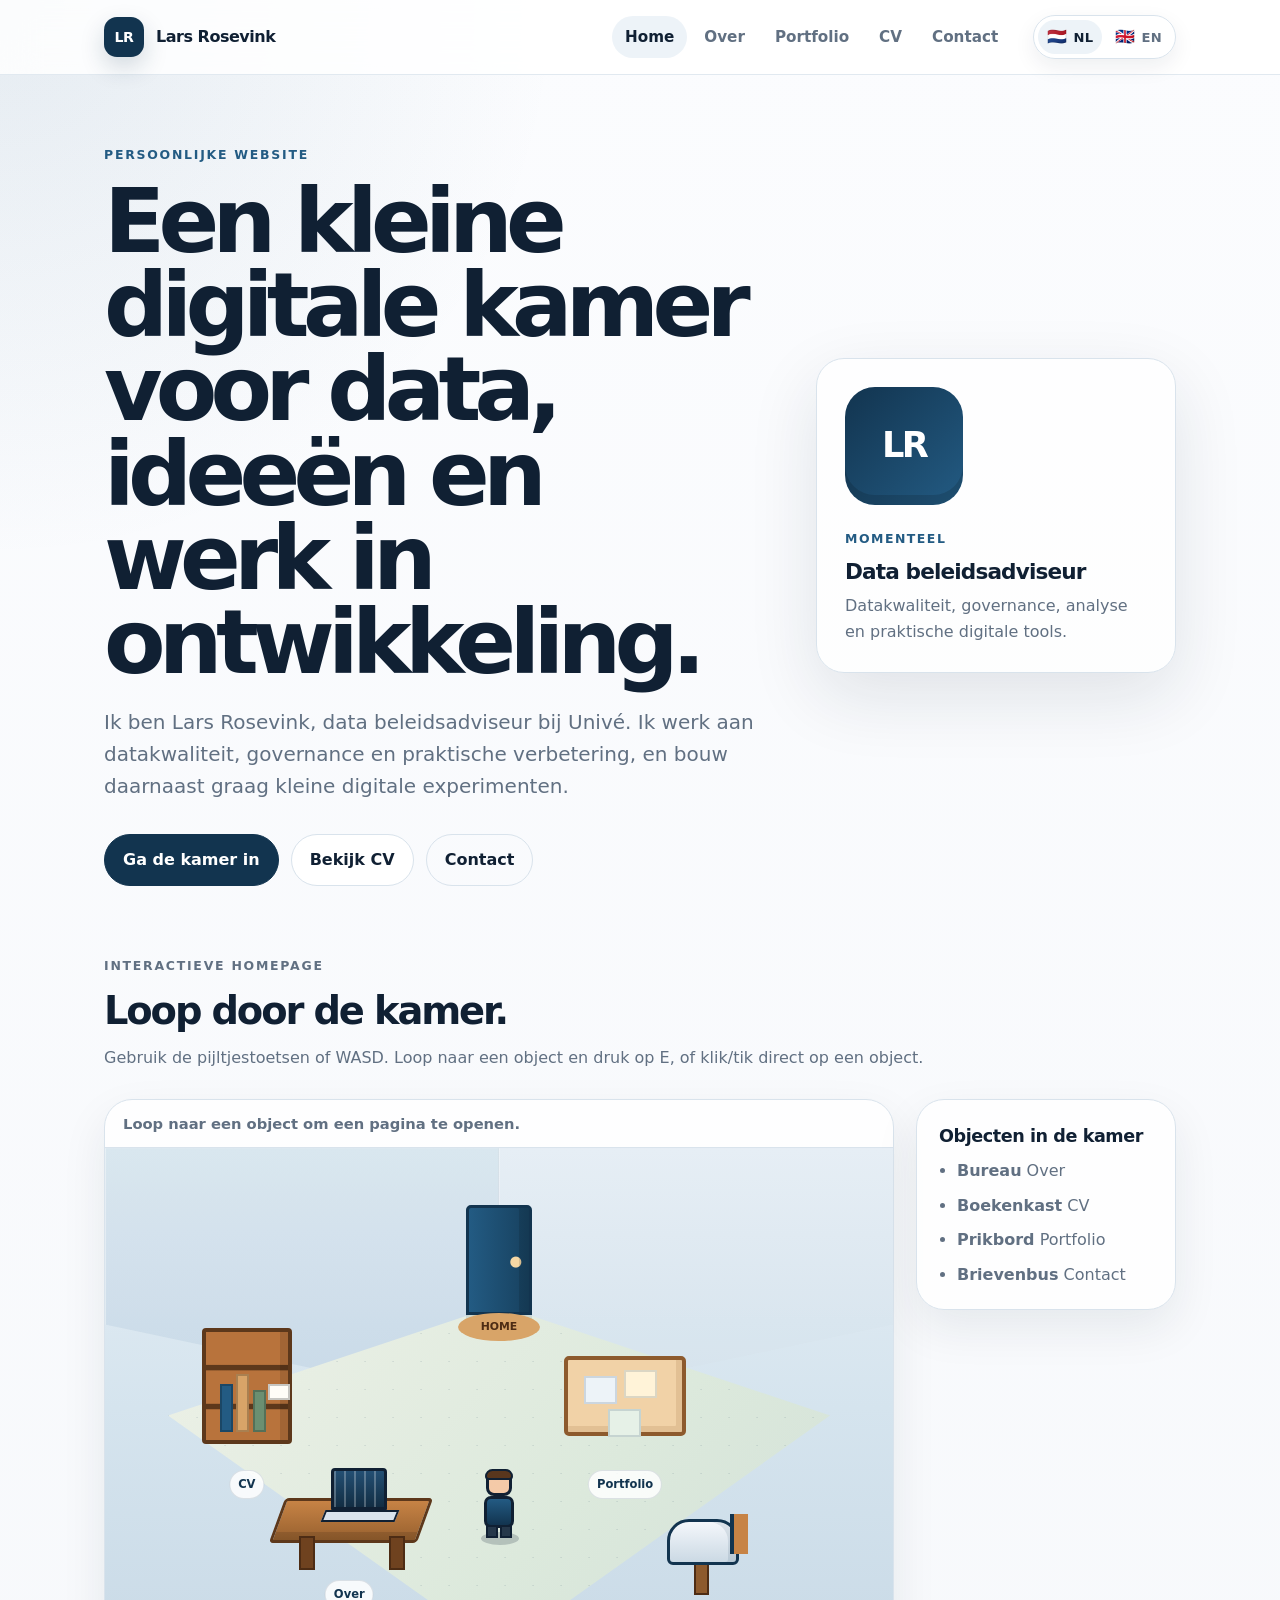
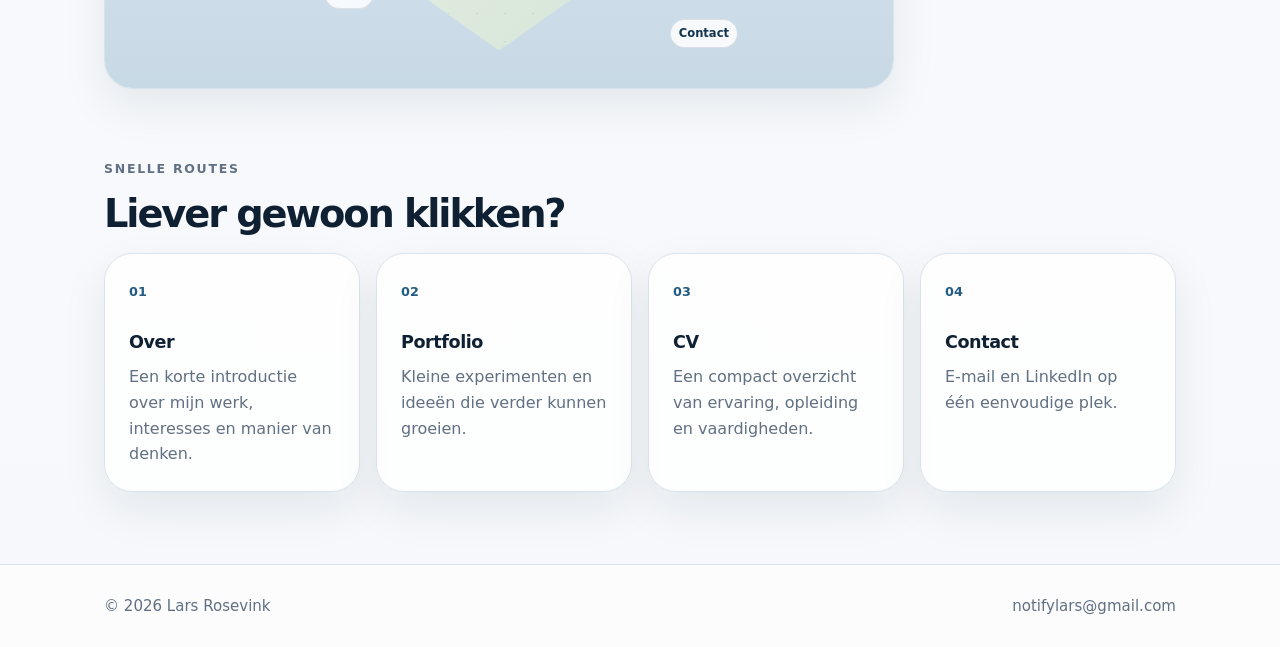
==== commit f32f7b02: "Add files via upload" ====
--- a/index.html
+++ b/index.html
@@ -1,16 +1,16 @@
 <!doctype html>
-<html lang="en">
+<html lang="nl">
 <head>
   <meta charset="utf-8">
   <meta name="viewport" content="width=device-width, initial-scale=1">
-  <title>Lars Rosevink | Data, policy and digital experiments</title>
-  <meta name="description" content="Personal website of Lars Rosevink, Data Policy Advisor at Univ&eacute;, with a small interactive room and concise professional context.">
+  <title>Lars Rosevink | Data, beleid en digitale experimenten</title>
+  <meta name="description" content="Persoonlijke website van Lars Rosevink, data beleidsadviseur bij Univé, met een interactieve pixelkamer en compacte professionele context.">
   <meta name="robots" content="index, follow, max-image-preview:large">
   <link rel="canonical" href="https://www.larsrosevink.nl/">
   <meta property="og:type" content="website">
-  <meta property="og:locale" content="en_US">
-  <meta property="og:title" content="Lars Rosevink | Data, policy and digital experiments">
-  <meta property="og:description" content="Personal website of Lars Rosevink, Data Policy Advisor at Univ&eacute;, with a small interactive room and concise professional context.">
+  <meta property="og:locale" content="nl_NL">
+  <meta property="og:title" content="Lars Rosevink | Data, beleid en digitale experimenten">
+  <meta property="og:description" content="Persoonlijke website van Lars Rosevink, data beleidsadviseur bij Univé, met een interactieve pixelkamer en compacte professionele context.">
   <meta property="og:url" content="https://www.larsrosevink.nl/">
   <meta name="theme-color" content="#12344f">
   <link rel="icon" href="favicon.svg" type="image/svg+xml">
@@ -23,7 +23,7 @@
   "jobTitle": "Data Policy Advisor",
   "worksFor": {
     "@type": "Organization",
-    "name": "Univ\u00e9"
+    "name": "Univé"
   },
   "sameAs": [
     "https://www.linkedin.com/in/lars-rosevink-8b160312b/"
@@ -41,8 +41,9 @@
   ]
 }</script>
 </head>
-<body data-page="home">
-  <a class="skip-link" href="#main">Skip to content</a>
+<body data-page="home" data-language="nl">
+
+  <a class="skip-link" href="#main" data-i18n="global.skip">Naar inhoud</a>
 
   <header class="site-header">
     <div class="nav-shell">
@@ -50,93 +51,103 @@
         <span class="brand-mark" aria-hidden="true">LR</span>
         <span class="brand-text">Lars Rosevink</span>
       </a>
-      <button class="nav-toggle" type="button" aria-expanded="false" aria-controls="site-menu">Menu</button>
-      <nav class="site-menu" id="site-menu" aria-label="Main navigation">
-        <a href="index.html" data-nav-page="home">Home</a>
-        <a href="about.html" data-nav-page="about">About</a>
-        <a href="portfolio.html" data-nav-page="portfolio">Portfolio</a>
-        <a href="resume.html" data-nav-page="resume">Resume</a>
-        <a href="contact.html" data-nav-page="contact">Contact</a>
+      <nav class="site-menu" id="site-menu" aria-label="Hoofdnavigatie" data-i18n-attr="aria-label:attr.navMain">
+        <a href="index.html" data-nav-page="home" data-i18n="nav.home">Home</a>
+        <a href="about.html" data-nav-page="about" data-i18n="nav.about">Over</a>
+        <a href="portfolio.html" data-nav-page="portfolio" data-i18n="nav.portfolio">Portfolio</a>
+        <a href="resume.html" data-nav-page="resume" data-i18n="nav.resume">CV</a>
+        <a href="contact.html" data-nav-page="contact" data-i18n="nav.contact">Contact</a>
       </nav>
+      <div class="nav-actions">
+        <div class="language-switch" role="group" aria-label="Taalkeuze" data-i18n-attr="aria-label:attr.languageSwitch">
+          <button class="lang-button" type="button" data-lang-switch="nl" aria-pressed="true" aria-label="Nederlands">
+            <span class="flag" aria-hidden="true">🇳🇱</span><span class="lang-code">NL</span>
+          </button>
+          <button class="lang-button" type="button" data-lang-switch="en" aria-pressed="false" aria-label="English">
+            <span class="flag" aria-hidden="true">🇬🇧</span><span class="lang-code">EN</span>
+          </button>
+        </div>
+        <button class="nav-toggle" type="button" aria-expanded="false" aria-controls="site-menu" data-i18n="global.menu">Menu</button>
+      </div>
     </div>
   </header>
 
   <main id="main">
     <section class="hero home-hero">
       <div class="hero-copy">
-        <p class="eyebrow">Personal website</p>
-        <h1>A small digital room for data, ideas and work in progress.</h1>
-        <p class="hero-text">I am Lars Rosevink, a Data Policy Advisor at Univ&eacute;. I work around data quality, governance and practical improvement, and I like building small digital experiments alongside that.</p>
+        <p class="eyebrow" data-i18n="home.eyebrow">Persoonlijke website</p>
+        <h1 data-i18n="home.h1">Een kleine digitale kamer voor data, ideeën en werk in ontwikkeling.</h1>
+        <p class="hero-text" data-i18n="home.lead">Ik ben Lars Rosevink, data beleidsadviseur bij Univé. Ik werk aan datakwaliteit, governance en praktische verbetering, en bouw daarnaast graag kleine digitale experimenten.</p>
         <div class="hero-actions">
-          <a class="button primary" href="#room-title">Enter the room</a>
-          <a class="button" href="resume.html">View resume</a>
-          <a class="button ghost" href="contact.html">Contact</a>
-        </div>
-      </div>
-      <aside class="intro-card" aria-label="Profile summary">
+          <a class="button primary" href="#room-title" data-i18n="home.enterRoom">Ga de kamer in</a>
+          <a class="button" href="resume.html" data-i18n="home.viewResume">Bekijk CV</a>
+          <a class="button ghost" href="contact.html" data-i18n="home.contact">Contact</a>
+        </div>
+      </div>
+      <aside class="intro-card" aria-label="Profielsamenvatting" data-i18n-attr="aria-label:attr.profileSummary">
         <div class="portrait-placeholder" aria-hidden="true">LR</div>
         <div>
-          <p class="card-label">Currently</p>
-          <p class="card-title">Data Policy Advisor</p>
-          <p class="card-note">Data quality, governance, analysis and practical digital tools.</p>
+          <p class="card-label" data-i18n="home.currently">Momenteel</p>
+          <p class="card-title" data-i18n="home.role">Data beleidsadviseur</p>
+          <p class="card-note" data-i18n="home.roleNote">Datakwaliteit, governance, analyse en praktische digitale tools.</p>
         </div>
       </aside>
     </section>
 
     <section class="room-section" aria-labelledby="room-title">
       <div class="section-heading">
-        <p class="eyebrow">Interactive homepage</p>
-        <h2 id="room-title">Walk around the room.</h2>
-        <p>Use arrow keys or WASD. Move close to an object and press E, or click/tap an object directly.</p>
+        <p class="eyebrow" data-i18n="home.roomEyebrow">Interactieve homepage</p>
+        <h2 id="room-title" data-i18n="home.roomTitle">Loop door de kamer.</h2>
+        <p data-i18n="home.roomLead">Gebruik de pijltjestoetsen of WASD. Loop naar een object en druk op E, of klik/tik direct op een object.</p>
       </div>
 
       <div class="room-layout">
         <div class="room-panel">
           <div class="room-status" aria-live="polite">
-            <span id="interaction-status">Move near an object to open a page.</span>
+            <span id="interaction-status" data-i18n="room.defaultStatus">Loop naar een object om een pagina te openen.</span>
           </div>
 
-          <div class="room-stage" id="room-stage" tabindex="0" aria-label="Interactive isometric room. Use arrow keys or WASD to move Lars around the room.">
+          <div class="room-stage" id="room-stage" tabindex="0" aria-label="Interactieve isometrische kamer. Gebruik pijltjestoetsen of WASD om Lars door de kamer te bewegen." data-i18n-attr="aria-label:attr.roomStage">
             <div class="room-wall wall-left" aria-hidden="true"></div>
             <div class="room-wall wall-right" aria-hidden="true"></div>
             <div class="room-floor" aria-hidden="true"></div>
 
-            <a class="room-object object-door" href="index.html" data-room-target data-label="Home" data-x="430" data-y="130" aria-label="Open Home page">
+            <a class="room-object object-door" href="index.html" data-room-target data-room-key="home" data-label="Home" data-x="430" data-y="130" aria-label="Open de homepage" data-i18n-attr="aria-label:attr.openHome">
               <span class="door-panel"></span>
-              <span class="welcome-mat">Home</span>
-            </a>
-
-            <a class="room-object object-desk" href="about.html" data-room-target data-label="About" data-x="260" data-y="350" aria-label="Open About page">
+              <span class="welcome-mat" data-i18n="nav.home">Home</span>
+            </a>
+
+            <a class="room-object object-desk" href="about.html" data-room-target data-room-key="about" data-label="Over" data-x="260" data-y="350" aria-label="Open de pagina Over" data-i18n-attr="aria-label:attr.openAbout">
               <span class="desk-top"></span>
               <span class="desk-leg left"></span>
               <span class="desk-leg right"></span>
               <span class="laptop-screen"></span>
               <span class="laptop-base"></span>
-              <span class="object-caption">About</span>
-            </a>
-
-            <a class="room-object object-shelf" href="resume.html" data-room-target data-label="Resume" data-x="135" data-y="235" aria-label="Open Resume page">
+              <span class="object-caption" data-i18n="nav.about">Over</span>
+            </a>
+
+            <a class="room-object object-shelf" href="resume.html" data-room-target data-room-key="resume" data-label="CV" data-x="135" data-y="235" aria-label="Open de CV-pagina" data-i18n-attr="aria-label:attr.openResume">
               <span class="shelf-frame"></span>
               <span class="book book-a"></span>
               <span class="book book-b"></span>
               <span class="book book-c"></span>
               <span class="paper-stack"></span>
-              <span class="object-caption">Resume</span>
-            </a>
-
-            <a class="room-object object-board" href="portfolio.html" data-room-target data-label="Portfolio" data-x="565" data-y="260" aria-label="Open Portfolio page">
+              <span class="object-caption" data-i18n="nav.resume">CV</span>
+            </a>
+
+            <a class="room-object object-board" href="portfolio.html" data-room-target data-room-key="portfolio" data-label="Portfolio" data-x="565" data-y="260" aria-label="Open de portfolio-pagina" data-i18n-attr="aria-label:attr.openPortfolio">
               <span class="board-frame"></span>
               <span class="note note-a"></span>
               <span class="note note-b"></span>
               <span class="note note-c"></span>
-              <span class="object-caption">Portfolio</span>
-            </a>
-
-            <a class="room-object object-mail" href="contact.html" data-room-target data-label="Contact" data-x="650" data-y="400" aria-label="Open Contact page">
+              <span class="object-caption" data-i18n="nav.portfolio">Portfolio</span>
+            </a>
+
+            <a class="room-object object-mail" href="contact.html" data-room-target data-room-key="contact" data-label="Contact" data-x="650" data-y="400" aria-label="Open de contactpagina" data-i18n-attr="aria-label:attr.openContact">
               <span class="mail-post"></span>
               <span class="mail-box"></span>
               <span class="mail-flag"></span>
-              <span class="object-caption">Contact</span>
+              <span class="object-caption" data-i18n="nav.contact">Contact</span>
             </a>
 
             <div class="avatar" id="avatar" aria-hidden="true">
@@ -148,25 +159,25 @@
               <span class="avatar-leg leg-right"></span>
             </div>
 
-            <div class="room-tooltip" id="room-tooltip" hidden>Press E</div>
+            <div class="room-tooltip" id="room-tooltip" hidden>Druk op E</div>
           </div>
 
-          <div class="mobile-controls" aria-label="Movement controls">
-            <button type="button" data-move="up" aria-label="Move up">Up</button>
-            <button type="button" data-move="left" aria-label="Move left">Left</button>
-            <button type="button" data-move="down" aria-label="Move down">Down</button>
-            <button type="button" data-move="right" aria-label="Move right">Right</button>
-            <button type="button" data-action="interact" aria-label="Open nearby object">Open</button>
+          <div class="mobile-controls" aria-label="Bewegingsknoppen" data-i18n-attr="aria-label:attr.movementControls">
+            <button type="button" data-move="up" aria-label="Beweeg omhoog" data-i18n="controls.up" data-i18n-attr="aria-label:attr.moveUp">Omhoog</button>
+            <button type="button" data-move="left" aria-label="Beweeg naar links" data-i18n="controls.left" data-i18n-attr="aria-label:attr.moveLeft">Links</button>
+            <button type="button" data-move="down" aria-label="Beweeg omlaag" data-i18n="controls.down" data-i18n-attr="aria-label:attr.moveDown">Omlaag</button>
+            <button type="button" data-move="right" aria-label="Beweeg naar rechts" data-i18n="controls.right" data-i18n-attr="aria-label:attr.moveRight">Rechts</button>
+            <button type="button" data-action="interact" aria-label="Open object in de buurt" data-i18n="controls.open" data-i18n-attr="aria-label:attr.openNearby">Openen</button>
           </div>
         </div>
 
         <aside class="room-help">
-          <h3>Objects in the room</h3>
+          <h3 data-i18n="home.objectsTitle">Objecten in de kamer</h3>
           <ul>
-            <li><strong>Desk</strong> About</li>
-            <li><strong>Bookshelf</strong> Resume</li>
-            <li><strong>Pinboard</strong> Portfolio</li>
-            <li><strong>Mailbox</strong> Contact</li>
+            <li><strong data-i18n="home.objectDesk">Bureau</strong> <span data-i18n="nav.about">Over</span></li>
+            <li><strong data-i18n="home.objectShelf">Boekenkast</strong> <span data-i18n="nav.resume">CV</span></li>
+            <li><strong data-i18n="home.objectBoard">Prikbord</strong> <span data-i18n="nav.portfolio">Portfolio</span></li>
+            <li><strong data-i18n="home.objectMail">Brievenbus</strong> <span data-i18n="nav.contact">Contact</span></li>
           </ul>
         </aside>
       </div>
@@ -174,34 +185,35 @@
 
     <section class="cards-section" aria-labelledby="quick-links-title">
       <div class="section-heading compact">
-        <p class="eyebrow">Quick links</p>
-        <h2 id="quick-links-title">Prefer the normal route?</h2>
+        <p class="eyebrow" data-i18n="home.quickEyebrow">Snelle routes</p>
+        <h2 id="quick-links-title" data-i18n="home.quickTitle">Liever gewoon klikken?</h2>
       </div>
       <div class="card-grid">
         <a class="nav-card" href="about.html">
           <span>01</span>
-          <h3>About</h3>
-          <p>A short introduction to my work, interests and way of thinking.</p>
+          <h3 data-i18n="nav.about">Over</h3>
+          <p data-i18n="home.cardAbout">Een korte introductie over mijn werk, interesses en manier van denken.</p>
         </a>
         <a class="nav-card" href="portfolio.html">
           <span>02</span>
-          <h3>Portfolio</h3>
-          <p>Small experiments and ideas that will grow over time.</p>
+          <h3 data-i18n="nav.portfolio">Portfolio</h3>
+          <p data-i18n="home.cardPortfolio">Kleine experimenten en ideeën die verder kunnen groeien.</p>
         </a>
         <a class="nav-card" href="resume.html">
           <span>03</span>
-          <h3>Resume</h3>
-          <p>A concise overview of experience, education and skills.</p>
+          <h3 data-i18n="nav.resume">CV</h3>
+          <p data-i18n="home.cardResume">Een compact overzicht van ervaring, opleiding en vaardigheden.</p>
         </a>
         <a class="nav-card" href="contact.html">
           <span>04</span>
-          <h3>Contact</h3>
-          <p>Email and LinkedIn in one simple place.</p>
+          <h3 data-i18n="nav.contact">Contact</h3>
+          <p data-i18n="home.cardContact">E-mail en LinkedIn op één eenvoudige plek.</p>
         </a>
       </div>
     </section>
 
   </main>
+
 
   <footer class="site-footer">
     <div class="footer-inner">
--- a/style.css
+++ b/style.css
@@ -1091,3 +1091,95 @@
     animation-iteration-count: 1 !important;
   }
 }
+
+
+/* Language switch */
+.nav-actions {
+  display: inline-flex;
+  align-items: center;
+  gap: 10px;
+}
+
+.site-menu {
+  margin-left: auto;
+}
+
+.language-switch {
+  display: inline-flex;
+  align-items: center;
+  gap: 4px;
+  padding: 4px;
+  border: 1px solid var(--line);
+  border-radius: 999px;
+  background: rgba(255, 255, 255, 0.82);
+  box-shadow: 0 8px 22px rgba(16, 32, 51, 0.07);
+}
+
+.lang-button {
+  min-height: 34px;
+  display: inline-flex;
+  align-items: center;
+  gap: 6px;
+  padding: 6px 9px;
+  border: 0;
+  border-radius: 999px;
+  background: transparent;
+  color: var(--muted);
+  cursor: pointer;
+  font: inherit;
+  font-size: 0.82rem;
+  font-weight: 850;
+  letter-spacing: 0.02em;
+}
+
+.lang-button:hover,
+.lang-button[aria-pressed="true"] {
+  color: var(--ink);
+  background: var(--surface-soft);
+}
+
+.lang-button .flag {
+  font-size: 1rem;
+  line-height: 1;
+}
+
+@media (max-width: 720px) {
+  .nav-shell {
+    gap: 10px;
+  }
+
+  .brand-text {
+    display: none;
+  }
+
+  .nav-actions {
+    margin-left: auto;
+    gap: 8px;
+  }
+
+  .language-switch {
+    padding: 3px;
+  }
+
+  .lang-button {
+    min-height: 32px;
+    padding: 5px 8px;
+    font-size: 0.78rem;
+  }
+
+  .site-menu {
+    margin-left: 0;
+    top: 76px;
+  }
+}
+
+@media (max-width: 420px) {
+  .lang-code {
+    display: none;
+  }
+
+  .lang-button {
+    padding-left: 8px;
+    padding-right: 8px;
+  }
+}
